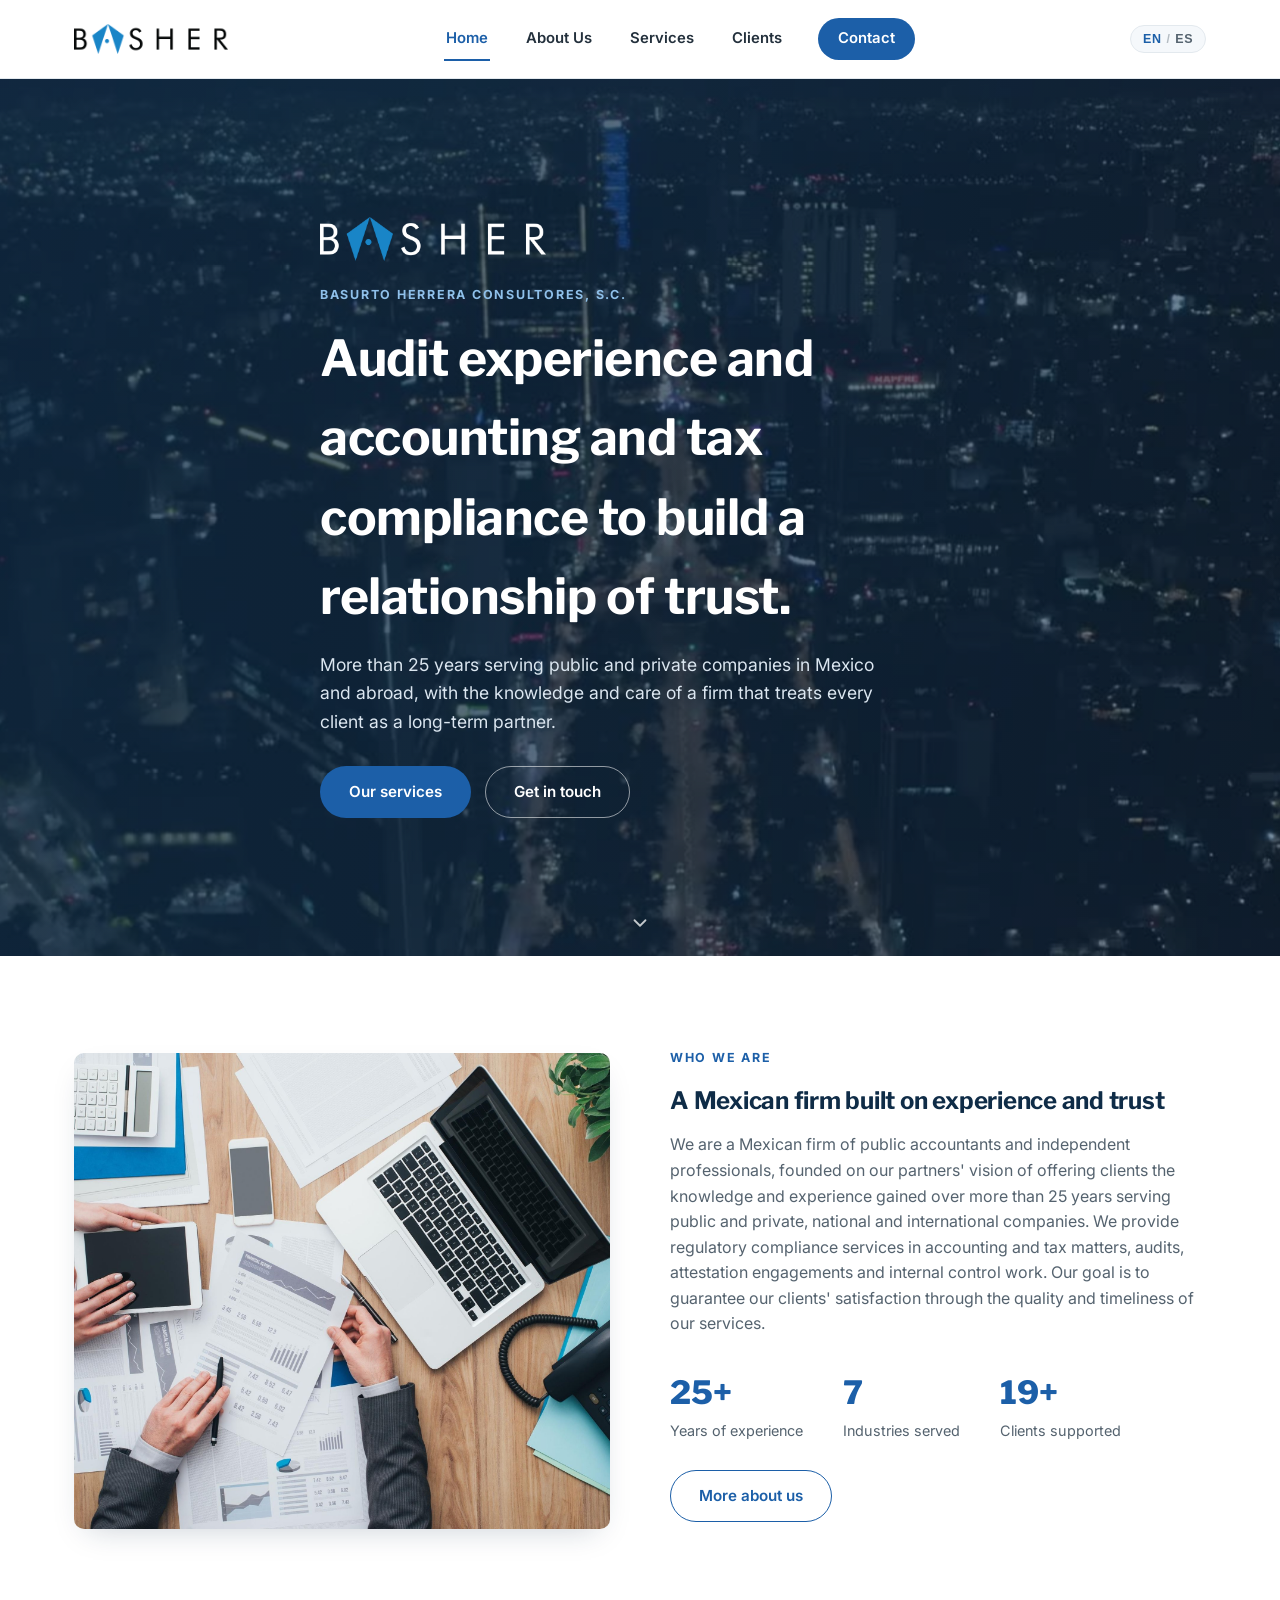
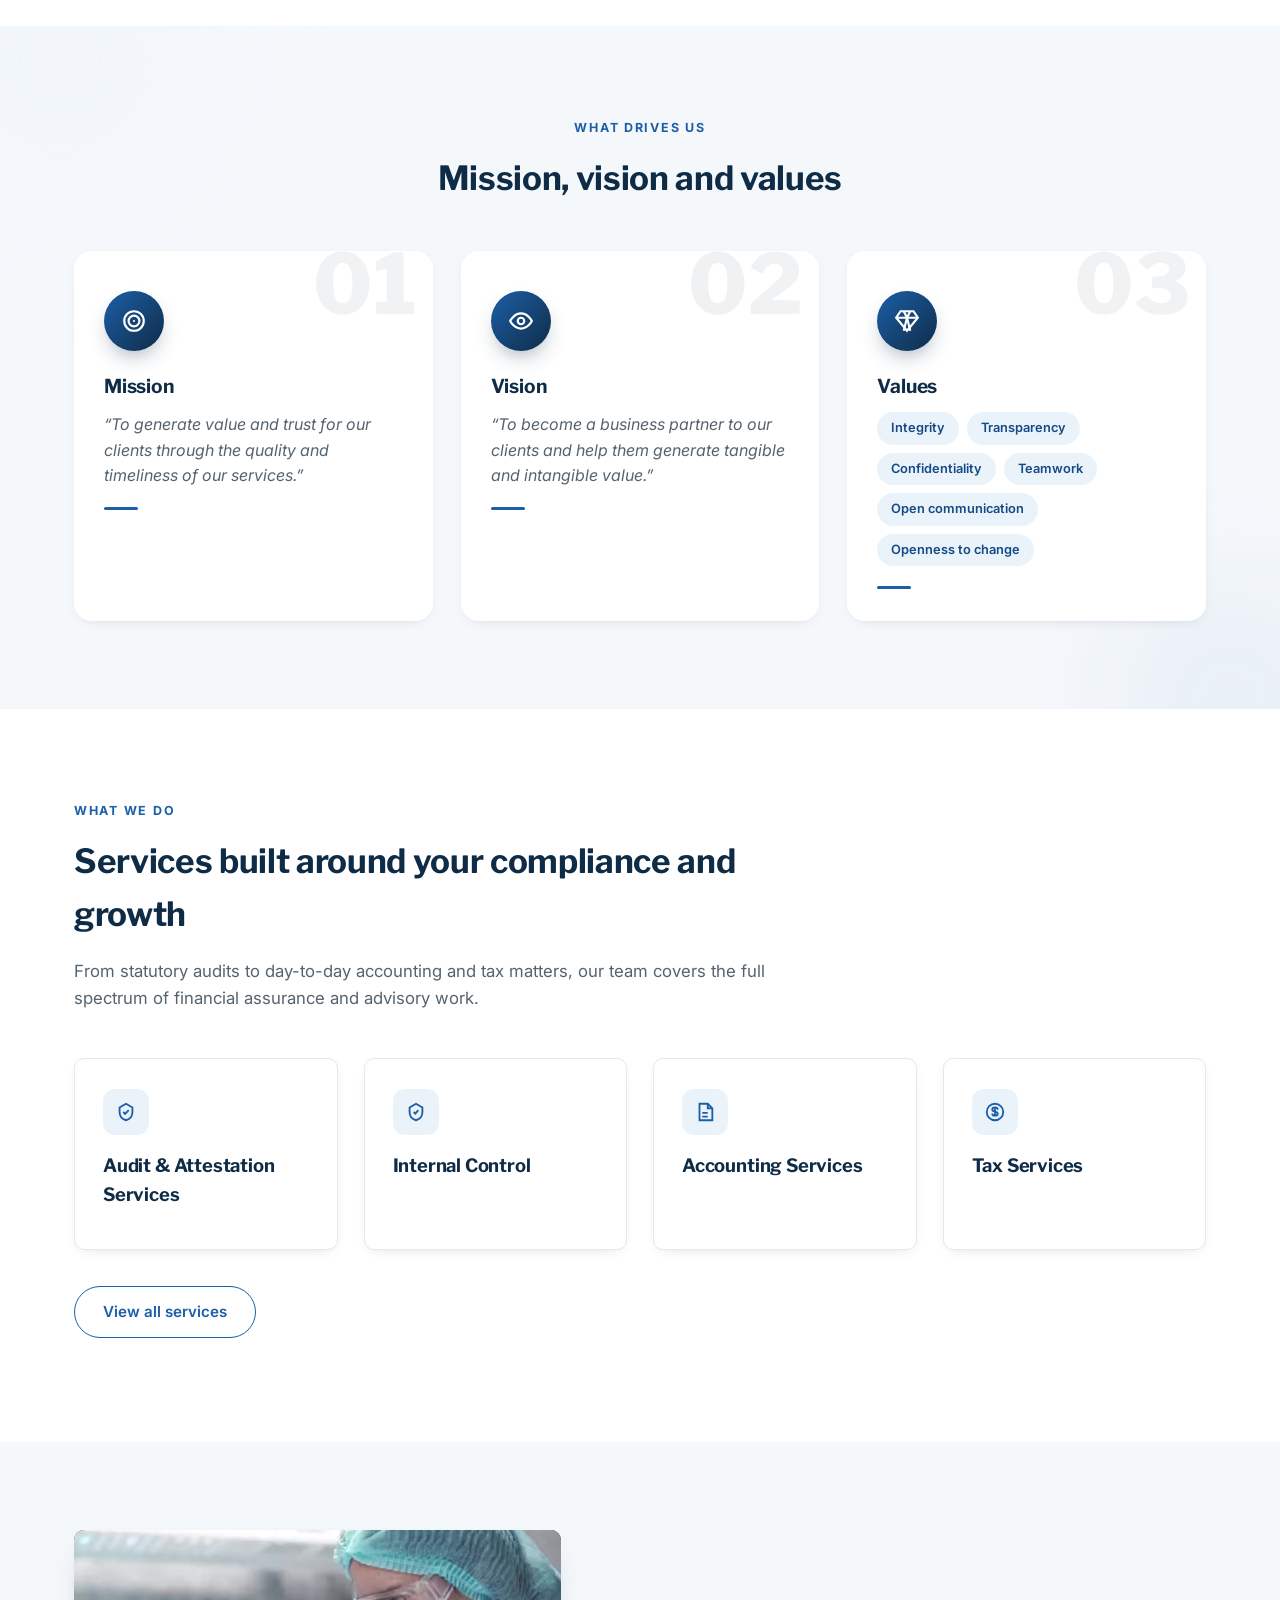
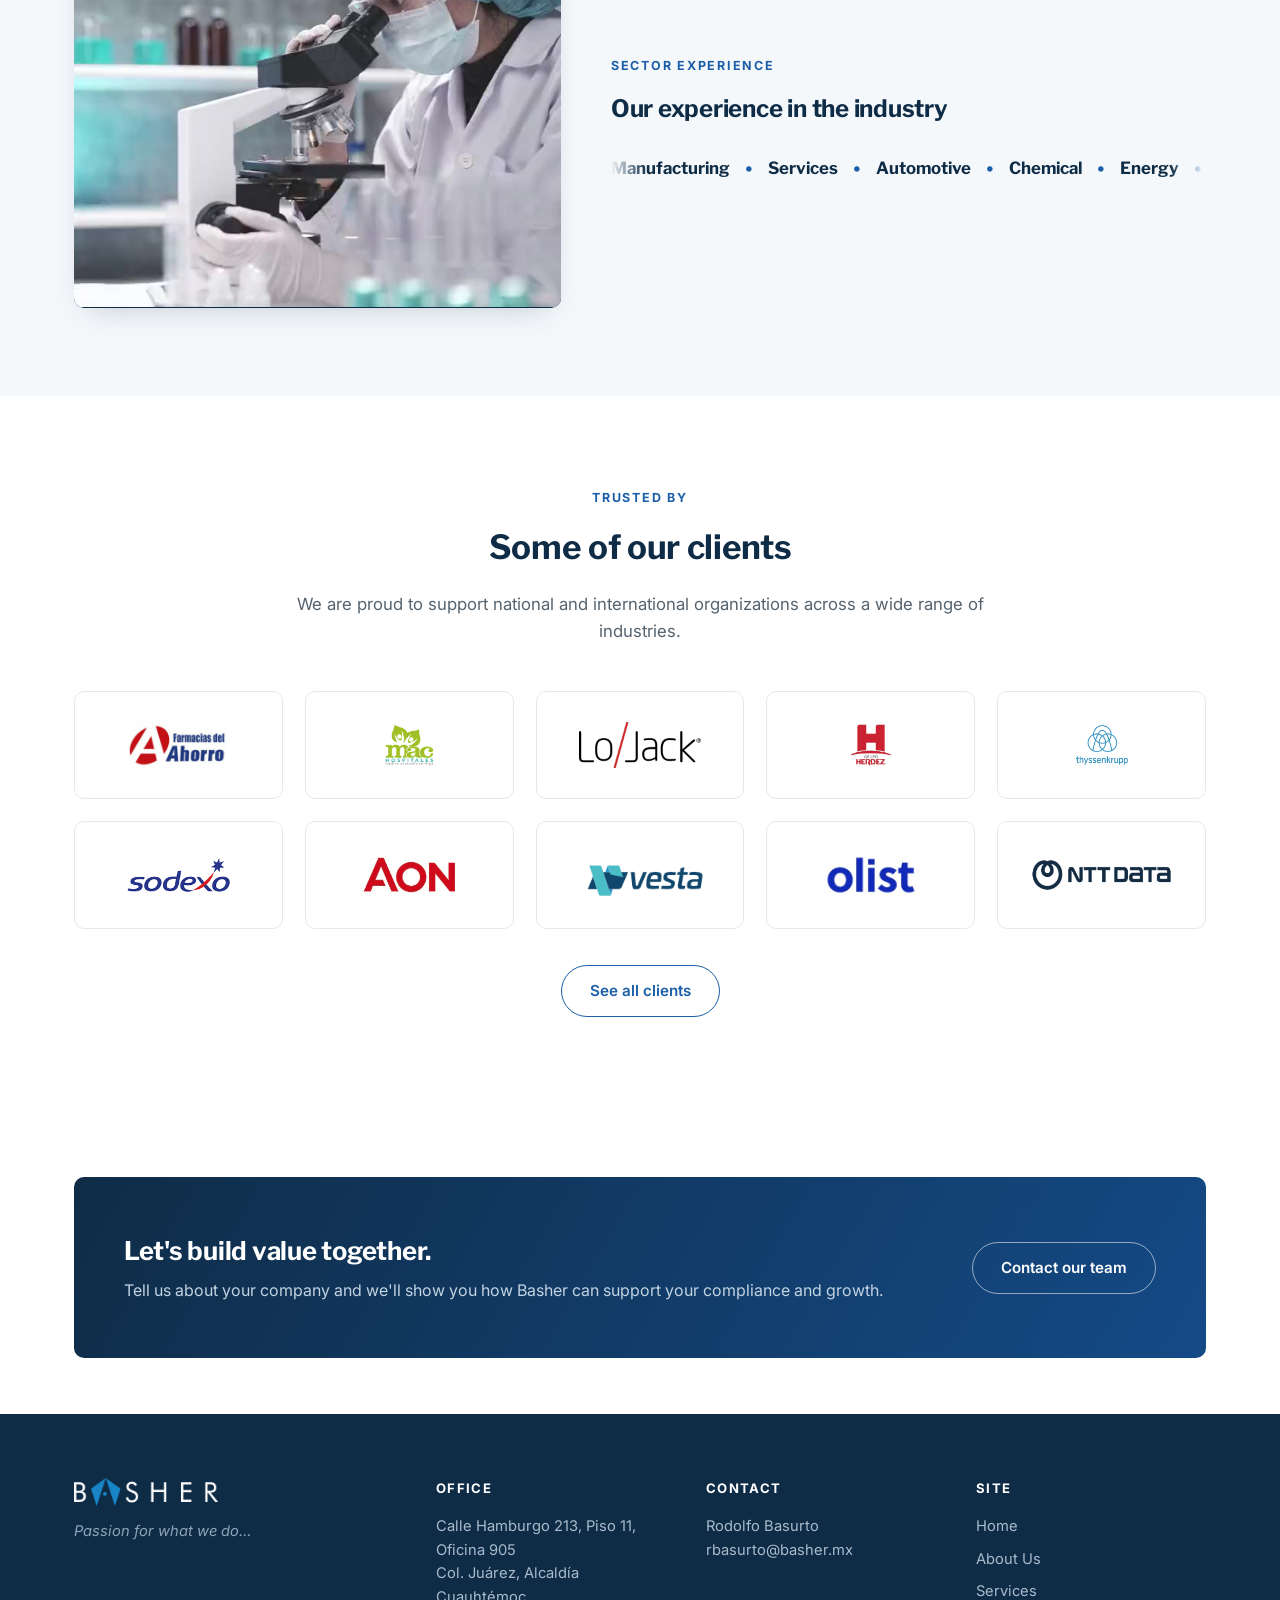
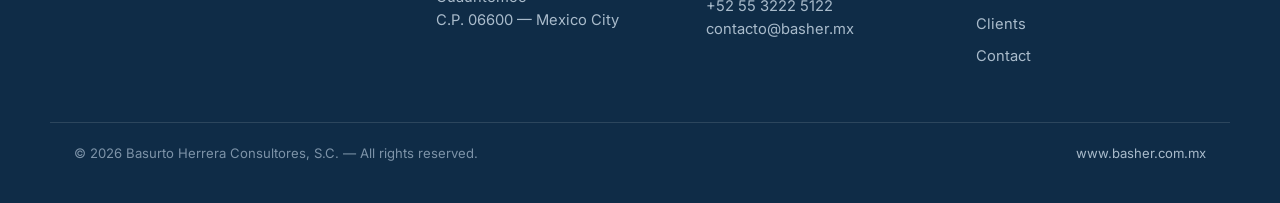
==== basher-website/index.html @ 0b68d68d "Add files via upload" ====
<!DOCTYPE html>
<html lang="en">
<head>
<meta charset="UTF-8">
<meta name="viewport" content="width=device-width, initial-scale=1.0">
<title>Basher — Basurto Herrera Consultores, S.C.</title>
<meta name="description" content="Basurto Herrera Consultores, S.C. — Mexican firm of public accountants offering audit, accounting, tax and internal control services.">
<link rel="icon" href="assets/logo-icon.png">
<link rel="preconnect" href="https://fonts.googleapis.com">
<link rel="preconnect" href="https://fonts.gstatic.com" crossorigin>
<link href="https://fonts.googleapis.com/css2?family=Inter:wght@400;500;600;700&family=Libre+Franklin:wght@600;700;800&display=swap" rel="stylesheet">
<link rel="stylesheet" href="styles.css">
</head>
<body>

<header class="site-header">
  <div class="container header-inner">
    <a href="index.html" class="brand"><img src="assets/logo-wordmark-small.png" class="brand-logo" alt="Basher"></a>
    <nav class="main-nav" id="mainNav">
      <a href="index.html" class="active" data-i18n="nav.home">Home</a>
      <a href="about.html" data-i18n="nav.about">About Us</a>
      <a href="services.html" data-i18n="nav.services">Services</a>
      <a href="clients.html" data-i18n="nav.clients">Clients</a>
      <a href="contact.html" class="nav-cta" data-i18n="nav.contact">Contact</a>
    </nav>
    <div class="header-actions">
      <button class="lang-toggle" id="langToggle" aria-label="Switch language">
        <span class="lang-en" data-active="true">EN</span><span class="lang-sep">/</span><span class="lang-es">ES</span>
      </button>
      <button class="hamburger" id="hamburger" aria-label="Open menu"><span></span><span></span><span></span></button>
    </div>
  </div>
</header>

<section class="hero">
  <video class="hero-video" autoplay muted loop playsinline preload="auto" poster="assets/hero-cdmx-poster.jpg">
    <source src="assets/hero-cdmx.mp4" type="video/mp4">
  </video>
  <div class="hero-scrim"></div>
  <div class="container hero-content">
    <img src="assets/logo-wordmark-large.png" alt="Basher" class="hero-logo">
    <div class="eyebrow" style="color:#8fc0ea;" data-i18n="hero.eyebrow">Basurto Herrera Consultores, S.C.</div>
    <h1 data-i18n="hero.title">Audit experience and accounting and tax compliance to build a relationship of trust.</h1>
    <p class="lede" data-i18n="hero.lede">More than 25 years serving public and private companies in Mexico and abroad.</p>
    <div class="hero-actions">
      <a href="services.html" class="btn btn-primary" data-i18n="hero.cta1">Our services</a>
      <a href="contact.html" class="btn btn-outline" data-i18n="hero.cta2">Get in touch</a>
    </div>
  </div>
  <div class="hero-scroll-cue" aria-hidden="true">
    <svg viewBox="0 0 24 24" fill="none" stroke="currentColor" stroke-width="2" stroke-linecap="round" stroke-linejoin="round"><path d="M6 9l6 6 6-6"/></svg>
  </div>
</section>

<section>
  <div class="container split">
    <div class="split-media reveal">
      <img src="assets/who-we-are.jpg" alt="Financial reporting and analysis at Basher">
    </div>
    <div class="reveal">
      <div class="eyebrow" data-i18n="home.aboutEyebrow">Who we are</div>
      <h2 data-i18n="home.aboutTitle">A Mexican firm built on experience and trust</h2>
      <p data-i18n="home.aboutBody" style="color:var(--ink-soft);">We are a Mexican firm of public accountants and independent professionals, founded on our partners' vision of offering clients the knowledge and experience gained over more than 25 years serving public and private, national and international companies. We provide regulatory compliance services in accounting and tax matters, audits, attestation engagements and internal control work. Our goal is to guarantee our clients' satisfaction through the quality and timeliness of our services.</p>
      <div class="stat-row">
        <div class="stat"><b data-i18n="who.stat1n">25+</b><span data-i18n="who.stat1s">Years of experience</span></div>
        <div class="stat"><b data-i18n="who.stat2n">7</b><span data-i18n="who.stat2s">Industries served</span></div>
        <div class="stat"><b data-i18n="who.stat3n">19+</b><span data-i18n="who.stat3s">Clients supported</span></div>
      </div>
      <p style="margin-top:26px;"><a href="about.html" class="btn btn-ghost" data-i18n="home.aboutCta">More about us</a></p>
    </div>
  </div>
</section>

<section class="pillars-section bg-fog">
  <div class="container">
    <div class="section-head center">
      <div class="eyebrow" data-i18n="home.pillarsEyebrow">What drives us</div>
      <h2 data-i18n="home.pillarsTitle">Mission, vision and values</h2>
    </div>
    <div class="pillar-grid">
      <div class="pillar-card reveal">
        <span class="pillar-num">01</span>
        <div class="pillar-icon"><svg viewBox="0 0 24 24" fill="none" stroke="currentColor" stroke-width="2"><circle cx="12" cy="12" r="9"/><circle cx="12" cy="12" r="5"/><circle cx="12" cy="12" r="1" fill="currentColor" stroke="none"/></svg></div>
        <h3 data-i18n="mission.title">Mission</h3>
        <p data-i18n="mission.body">"To generate value and trust for our clients through the quality and timeliness of our services."</p>
        <span class="pillar-bar"></span>
      </div>
      <div class="pillar-card reveal">
        <span class="pillar-num">02</span>
        <div class="pillar-icon"><svg viewBox="0 0 24 24" fill="none" stroke="currentColor" stroke-width="2"><path d="M2 12s3.5-7 10-7 10 7 10 7-3.5 7-10 7-10-7-10-7z"/><circle cx="12" cy="12" r="3"/></svg></div>
        <h3 data-i18n="vision.title">Vision</h3>
        <p data-i18n="vision.body">"To become a business partner to our clients and help them generate tangible and intangible value."</p>
        <span class="pillar-bar"></span>
      </div>
      <div class="pillar-card reveal">
        <span class="pillar-num">03</span>
        <div class="pillar-icon"><svg viewBox="0 0 24 24" fill="none" stroke="currentColor" stroke-width="2"><path d="M6 3h12l4 6-10 12L2 9z"/><path d="M2 9h20M9 3l3 6-3 12M15 3l-3 6 3 12"/></svg></div>
        <h3 data-i18n="values.title">Values</h3>
        <ul class="pillar-chips" data-i18n="values.items">
          <li>Integrity</li><li>Transparency</li><li>Confidentiality</li>
          <li>Teamwork</li><li>Open communication</li><li>Openness to change</li>
        </ul>
        <span class="pillar-bar"></span>
      </div>
    </div>
  </div>
</section>

<section>
  <div class="container">
    <div class="section-head">
      <div class="eyebrow" data-i18n="home.servicesEyebrow">What we do</div>
      <h2 data-i18n="home.servicesTitle">Services built around your compliance and growth</h2>
      <p data-i18n="home.servicesLede">From statutory audits to day-to-day accounting and tax matters, our team covers the full spectrum of financial assurance and advisory work.</p>
    </div>
    <div class="grid-4">
      <div class="card reveal">
        <div class="icon-badge"><svg viewBox="0 0 24 24" fill="none" stroke="currentColor" stroke-width="2"><path d="M9 12l2 2 4-4M12 3l7 4v5c0 5-3.5 8-7 9-3.5-1-7-4-7-9V7l7-4z"/></svg></div>
        <h3 data-i18n="svc.auditoriaTitle">Audit &amp; Attestation Services</h3>
      </div>
      <div class="card reveal">
        <div class="icon-badge"><svg viewBox="0 0 24 24" fill="none" stroke="currentColor" stroke-width="2"><path d="M12 3l7 4v5c0 5-3.5 8-7 9-3.5-1-7-4-7-9V7l7-4z"/><path d="M9.5 12l1.8 1.8L14.5 10"/></svg></div>
        <h3 data-i18n="svc.controlInternoTitle">Internal Control</h3>
      </div>
      <div class="card reveal">
        <div class="icon-badge"><svg viewBox="0 0 24 24" fill="none" stroke="currentColor" stroke-width="2"><path d="M6 3h9l5 5v13H6z"/><path d="M15 3v5h5M9 13h6M9 17h6"/></svg></div>
        <h3 data-i18n="svc.contablesTitle">Accounting Services</h3>
      </div>
      <div class="card reveal">
        <div class="icon-badge"><svg viewBox="0 0 24 24" fill="none" stroke="currentColor" stroke-width="2"><circle cx="12" cy="12" r="9"/><path d="M12 7v10M15 9.5c0-1.4-1.5-2.5-3-2.5s-3 .8-3 2.2 1.5 2 3 2.3 3 .9 3 2.3-1.5 2.2-3 2.2-3-1.1-3-2.5"/></svg></div>
        <h3 data-i18n="svc.fiscalesTitle">Tax Services</h3>
      </div>
    </div>
    <p style="margin-top:36px;"><a href="services.html" class="btn btn-ghost" data-i18n="home.servicesCta">View all services</a></p>
  </div>
</section>

<section class="bg-fog">
  <div class="container industry-wrap">
    <div class="industry-media reveal">
      <div class="industry-video">
        <video autoplay muted loop playsinline poster="assets/industries-poster.jpg" aria-label="Industries served by Basher">
          <source src="assets/industries-reel.mp4" type="video/mp4">
        </video>
      </div>
    </div>
    <div class="reveal">
      <div class="eyebrow" data-i18n="home.industriesEyebrow">Sector experience</div>
      <h2 data-i18n="home.industriesTitle">Our experience in the industry</h2>
      <div class="industry-ticker">
        <div class="ticker-track">
          <span class="ticker-item" data-i18n="industries.tags.0">Manufacturing</span>
          <span class="ticker-dot">•</span>
          <span class="ticker-item" data-i18n="industries.tags.1">Services</span>
          <span class="ticker-dot">•</span>
          <span class="ticker-item" data-i18n="industries.tags.2">Automotive</span>
          <span class="ticker-dot">•</span>
          <span class="ticker-item" data-i18n="industries.tags.3">Chemical</span>
          <span class="ticker-dot">•</span>
          <span class="ticker-item" data-i18n="industries.tags.4">Energy</span>
          <span class="ticker-dot">•</span>
          <span class="ticker-item" data-i18n="industries.tags.5">Pharmaceutical</span>
          <span class="ticker-dot">•</span>
          <span class="ticker-item" data-i18n="industries.tags.6">Financial</span>
          <span class="ticker-dot">•</span>
          <span class="ticker-item" data-i18n="industries.tags.0">Manufacturing</span>
          <span class="ticker-dot">•</span>
          <span class="ticker-item" data-i18n="industries.tags.1">Services</span>
          <span class="ticker-dot">•</span>
          <span class="ticker-item" data-i18n="industries.tags.2">Automotive</span>
          <span class="ticker-dot">•</span>
          <span class="ticker-item" data-i18n="industries.tags.3">Chemical</span>
          <span class="ticker-dot">•</span>
          <span class="ticker-item" data-i18n="industries.tags.4">Energy</span>
          <span class="ticker-dot">•</span>
          <span class="ticker-item" data-i18n="industries.tags.5">Pharmaceutical</span>
          <span class="ticker-dot">•</span>
          <span class="ticker-item" data-i18n="industries.tags.6">Financial</span>
          <span class="ticker-dot">•</span>
        </div>
      </div>
    </div>
  </div>
</section>

<section>
  <div class="container">
    <div class="section-head center">
      <div class="eyebrow" data-i18n="home.clientsEyebrow">Trusted by</div>
      <h2 data-i18n="home.clientsTitle">Some of our clients</h2>
      <p class="center" data-i18n="home.clientsLede">We are proud to support national and international organizations across a wide range of industries.</p>
    </div>
    <div class="client-grid reveal">
      <div class="client-tile"><img src="assets/client-farmacias.png" alt="Farmacias del Ahorro"></div>
      <div class="client-tile"><img src="assets/client-mac.png" alt="mac Hospitales"></div>
      <div class="client-tile"><img src="assets/client-lojack.png" alt="LoJack"></div>
      <div class="client-tile"><img src="assets/client-herdez.png" alt="Grupo Herdez"></div>
      <div class="client-tile"><img src="assets/client-thyssenkrupp.png" alt="thyssenkrupp"></div>
      <div class="client-tile"><img src="assets/client-sodexo.png" alt="Sodexo"></div>
      <div class="client-tile"><img src="assets/client-aon.png" alt="AON"></div>
      <div class="client-tile"><img src="assets/client-vesta.png" alt="Vesta"></div>
      <div class="client-tile"><img src="assets/client-olist.png" alt="olist"></div>
      <div class="client-tile"><img src="assets/client-nttdata.png" alt="NTT DATA"></div>
    </div>
    <p style="margin-top:36px; text-align:center;"><a href="clients.html" class="btn btn-ghost" data-i18n="home.clientsCta">See all clients</a></p>
  </div>
</section>

<section class="section-tight">
  <div class="container">
    <div class="cta-band reveal">
      <div>
        <h2 data-i18n="home.ctaTitle">Let's build value together.</h2>
        <p data-i18n="home.ctaBody">Tell us about your company and we'll show you how Basher can support your compliance and growth.</p>
      </div>
      <a href="contact.html" class="btn btn-outline" data-i18n="home.ctaButton">Contact our team</a>
    </div>
  </div>
</section>

<footer class="site-footer">
  <div class="container footer-inner">
    <div class="footer-brand">
      <img src="assets/logo-wordmark-large.png" alt="Basher">
      <p data-i18n="footer.tagline">Passion for what we do…</p>
    </div>
    <div class="footer-col">
      <h4 data-i18n="footer.office">Office</h4>
      <p data-i18n="footer.addressLine">Calle Hamburgo 213, Piso 11, Oficina 905<br>Col. Juárez, Alcaldía Cuauhtémoc<br>C.P. 06600 — Mexico City</p>
    </div>
    <div class="footer-col">
      <h4 data-i18n="footer.contact">Contact</h4>
      <p data-i18n="footer.contactBlock">Rodolfo Basurto</p>
    </div>
    <div class="footer-col">
      <h4 data-i18n="footer.site">Site</h4>
      <nav class="footer-nav">
        <a href="index.html" data-i18n="nav.home">Home</a>
        <a href="about.html" data-i18n="nav.about">About Us</a>
        <a href="services.html" data-i18n="nav.services">Services</a>
        <a href="clients.html" data-i18n="nav.clients">Clients</a>
        <a href="contact.html" data-i18n="nav.contact">Contact</a>
      </nav>
    </div>
  </div>
  <div class="footer-bottom container">
    <p>© <span id="year"></span> Basurto Herrera Consultores, S.C. — <span data-i18n="footer.rights">All rights reserved.</span></p>
    <p><a href="https://www.basher.com.mx" target="_blank" rel="noopener">www.basher.com.mx</a></p>
  </div>
</footer>

<script src="script.js"></script>
</body>
</html>
---- basher-website/styles.css ----
/* ============================================================
   BASHER — Basurto Herrera Consultores, S.C.
   Shared stylesheet
   ============================================================ */

:root{
  --navy: #0f2c47;
  --blue: #1c5fa8;
  --blue-dark: #144a86;
  --blue-light: #eaf2fa;
  --steel: #8a9aab;
  --steel-light: #b9c4cf;
  --ink: #23303c;
  --ink-soft: #55636f;
  --paper: #ffffff;
  --fog: #f5f8fb;
  --line: #e3e9ee;
  --radius: 10px;
  --shadow: 0 12px 30px -14px rgba(15,44,71,.25);
  --shadow-sm: 0 4px 14px -8px rgba(15,44,71,.25);
  --maxw: 1180px;
  --heading-font: "Libre Franklin", "Inter", -apple-system, BlinkMacSystemFont, "Segoe UI", Roboto, Arial, sans-serif;
}

*,*::before,*::after{ box-sizing: border-box; }
html{ scroll-behavior: smooth; }
html, body{ overflow-x: hidden; width: 100%; }
body{
  margin:0;
  font-family: "Inter", -apple-system, BlinkMacSystemFont, "Segoe UI", Roboto, Arial, sans-serif;
  color: var(--ink);
  background: var(--paper);
  line-height: 1.6;
  -webkit-font-smoothing: antialiased;
}
img{ max-width:100%; display:block; }
a{ color: inherit; text-decoration:none; }
h1,h2,h3,h4{
  font-family: var(--heading-font);
  font-weight: 700;
  letter-spacing: -.01em;
  color: var(--navy);
  margin: 0 0 .5em;
}
p{ margin: 0 0 1em; }
ul{ margin:0; padding:0; list-style:none; }
.container{ max-width: var(--maxw); margin: 0 auto; padding: 0 24px; }
.small-caps{ font-variant: small-caps; letter-spacing: .04em; }

section{ padding: 88px 0; }
.section-tight{ padding: 56px 0; }
.eyebrow{
  display:inline-block;
  font-size: .78rem;
  font-weight: 700;
  letter-spacing: .14em;
  text-transform: uppercase;
  color: var(--blue);
  margin-bottom: 14px;
}
.section-head{ max-width: 720px; margin-bottom: 46px; }
.section-head h2{ font-size: clamp(1.7rem, 2.6vw, 2.35rem); }
.section-head p{ color: var(--ink-soft); font-size: 1.05rem; }
.center{ text-align:center; margin-left:auto; margin-right:auto; }

.bg-fog{ background: var(--fog); }
.bg-navy{ background: var(--navy); color: #dbe6f0; }
.bg-navy h1, .bg-navy h2, .bg-navy h3{ color:#fff; }

/* -------- buttons -------- */
.btn{
  display:inline-flex; align-items:center; gap:8px;
  padding: 13px 28px;
  border-radius: 999px;
  font-weight: 600;
  font-size: .95rem;
  border: 1.5px solid transparent;
  cursor:pointer;
  transition: all .2s ease;
}
.btn-primary{ background: var(--blue); color:#fff; }
.btn-primary:hover{ background: var(--blue-dark); transform: translateY(-1px); box-shadow: var(--shadow-sm); }
.btn-outline{ border-color: rgba(255,255,255,.55); color:#fff; }
.btn-outline:hover{ background: rgba(255,255,255,.12); }
.btn-ghost{ border-color: var(--blue); color: var(--blue); }
.btn-ghost:hover{ background: var(--blue-light); }

/* ============================================================
   HEADER
   ============================================================ */
.site-header{
  position: sticky; top:0; z-index: 100;
  background: rgba(255,255,255,.94);
  backdrop-filter: blur(8px);
  border-bottom: 1px solid var(--line);
}
.header-inner{
  display:flex; align-items:center; justify-content:space-between;
  height: 78px;
}
.brand{ display:flex; align-items:center; }
.brand-logo{ height: 30px; width:auto; }
.main-nav{
  display:flex; align-items:center; gap: 34px;
}
.main-nav a{
  font-size: .93rem; font-weight: 600; color: var(--ink);
  padding: 6px 2px; position:relative;
}
.main-nav a::after{
  content:""; position:absolute; left:0; right:0; bottom:-4px; height:2px;
  background: var(--blue); transform: scaleX(0); transform-origin:left;
  transition: transform .2s ease;
}
.main-nav a:hover::after, .main-nav a.active::after{ transform: scaleX(1); }
.main-nav a.active{ color: var(--blue); }
.main-nav a.nav-cta{
  background: var(--blue); color:#fff; padding: 9px 20px; border-radius: 999px;
}
.main-nav a.nav-cta::after{ display:none; }
.main-nav a.nav-cta:hover{ background: var(--blue-dark); }

.header-actions{ display:flex; align-items:center; gap: 16px; }
.lang-toggle{
  display:flex; align-items:center; gap:5px;
  background: var(--fog); border: 1px solid var(--line);
  border-radius: 999px; padding: 6px 12px;
  font-size: .78rem; font-weight: 700; letter-spacing: .04em;
  cursor:pointer; color: var(--ink-soft);
}
.lang-toggle .lang-sep{ opacity:.4; }
.lang-toggle span[data-active="true"]{ color: var(--blue); }
.hamburger{
  display:none; flex-direction:column; justify-content:center; gap:5px;
  width:34px; height:34px; background:none; border:none; cursor:pointer;
}
.hamburger span{ display:block; height:2px; background: var(--navy); border-radius:2px; }

/* ============================================================
   HERO
   ============================================================ */
.hero{
  position: relative;
  min-height: clamp(460px, 58vh, 620px);
  display:flex; align-items:center;
  background: var(--navy);
  overflow:hidden;
}
.hero-bg{
  position:absolute; inset:0;
  background-size: cover; background-position: center;
  opacity: .85;
}
.hero-video{
  position:absolute; inset:0;
  width:100%; height:100%;
  object-fit: cover; object-position: center;
  opacity: .85;
  transform: scale(1.12);
  transform-origin: center;
  will-change: transform;
}

@media (prefers-reduced-motion: reduce){
  .hero-video{ transform:none; }
}
.hero-scrim{
  position:absolute; inset:0;
  background: linear-gradient(100deg, rgba(15,44,71,.72) 0%, rgba(15,44,71,.62) 55%, rgba(15,44,71,.42) 100%);
}
.hero-content{ position:relative; z-index:2; padding: 50px 0; }
.hero-logo{ height: 44px; width:auto; margin-bottom: 20px; }
.hero h1{
  color:#fff; font-size: clamp(1.9rem, 4vw, 3.1rem);
  max-width: 640px; margin-bottom: .3em;
}
.hero .lede{
  color: #dbe6f0; font-size: 1.1rem; max-width: 560px; margin-bottom: 30px;
}
.hero-actions{ display:flex; gap:14px; flex-wrap:wrap; }

.page-hero{
  position:relative;
  padding: 150px 0 70px;
  background: var(--navy);
  overflow:hidden;
}
.page-hero::after{
  content:"";
  position:absolute; right:-60px; top:-80px;
  width: 340px; height:340px;
  background: var(--blue);
  clip-path: polygon(30% 0, 100% 0, 100% 65%, 65% 100%, 0 55%);
  opacity:.35;
}
.page-hero .eyebrow{ color:#8fc0ea; }
.page-hero h1{ color:#fff; font-size: clamp(1.8rem, 3.4vw, 2.6rem); max-width:640px; }
.page-hero p{ color:#c2d3e2; max-width:560px; font-size:1.05rem; }

/* diagonal corner flag used throughout, echoing the deck's blue folded triangle */
.corner-flag{
  position:absolute; top:0; right:0; width:150px; height:150px; overflow:hidden; pointer-events:none;
}
.corner-flag::before{
  content:""; position:absolute; top:-40px; right:-40px; width:160px; height:160px;
  background: var(--blue); transform: rotate(45deg);
  box-shadow: -6px 6px 16px rgba(15,44,71,.25);
}

/* ============================================================
   PILLARS — mission / vision / values
   ============================================================ */
.pillars-section{ position:relative; overflow:hidden; }
.pillars-section::before,
.pillars-section::after{
  content:""; position:absolute; border-radius:50%; filter: blur(60px);
  opacity:.4; pointer-events:none; z-index:0;
}
.pillars-section::before{
  width:420px; height:420px; top:-170px; left:-150px;
  background: radial-gradient(circle, var(--blue-light) 0%, transparent 70%);
}
.pillars-section::after{
  width:360px; height:360px; bottom:-170px; right:-130px;
  background: radial-gradient(circle, rgba(28,95,168,.22) 0%, transparent 70%);
}
.pillars-section .container{ position:relative; z-index:1; }

.pillar-grid{
  display:grid; grid-template-columns: repeat(3,1fr); gap: 28px;
  margin-top: 10px;
}
.pillar-card{
  position:relative; overflow:hidden; text-align:left;
  background:#fff; border-radius: 18px; padding: 40px 30px 32px;
  box-shadow: var(--shadow-sm);
  transition: transform .45s cubic-bezier(.2,.8,.2,1), box-shadow .4s ease;
}
.pillar-card:hover{
  transform: translateY(-8px);
  box-shadow: 0 26px 50px -18px rgba(15,44,71,.32);
}
.pillar-card:focus-within{ outline: 2px solid var(--blue); outline-offset: 4px; }

.pillar-num{
  position:absolute; top:-8px; right:16px;
  font-family: var(--heading-font); font-size: 5.2rem; font-weight:800;
  color: var(--navy); opacity:.06; line-height:1; pointer-events:none;
  transition: opacity .4s ease, transform .4s ease;
}
.pillar-card:hover .pillar-num{ opacity:.1; transform: scale(1.06); }

.pillar-icon{
  width:60px; height:60px; border-radius: 50%;
  background: linear-gradient(135deg, var(--blue), var(--navy));
  color:#fff; display:flex; align-items:center; justify-content:center;
  margin-bottom: 20px; box-shadow: 0 10px 22px -8px rgba(15,44,71,.45);
  transition: transform .45s cubic-bezier(.2,.8,.2,1);
}
.pillar-icon svg{ width:26px; height:26px; }
.pillar-card:hover .pillar-icon{ transform: scale(1.1) rotate(-8deg); }

.pillar-card h3{ font-size: 1.2rem; margin-bottom: 10px; }
.pillar-card p{ color: var(--ink-soft); font-style: italic; margin-bottom: 18px; }

.pillar-bar{
  display:block; width: 34px; height: 3px; border-radius:2px;
  background: var(--blue);
  transition: width .45s cubic-bezier(.2,.8,.2,1);
}
.pillar-card:hover .pillar-bar{ width: 70px; }

.pillar-chips{ display:flex; flex-wrap:wrap; gap:8px; margin-bottom: 20px; }
.pillar-chips li{
  background: var(--blue-light); color: var(--blue-dark);
  font-weight:600; font-size:.8rem; padding: 6px 14px; border-radius:999px;
  transition: background .3s ease, color .3s ease;
}
.pillar-card:hover .pillar-chips li{ background: var(--blue); color:#fff; }

/* Scroll-reveal: fade + rise into view, staggered by column, as the
   section enters the viewport (see initScrollReveal in script.js). */
.reveal{
  opacity:0; transform: translateY(30px);
  transition: opacity .7s ease, transform .7s cubic-bezier(.2,.8,.2,1);
}
.reveal.in-view{ opacity:1; transform:translateY(0); }
.pillar-grid .reveal:nth-child(1){ transition-delay: 0s; }
.pillar-grid .reveal:nth-child(2){ transition-delay: .12s; }
.pillar-grid .reveal:nth-child(3){ transition-delay: .24s; }

/* Stagger by column position across every grid/split layout that uses .reveal */
.grid-3 .reveal:nth-child(3n+1){ transition-delay: 0s; }
.grid-3 .reveal:nth-child(3n+2){ transition-delay: .1s; }
.grid-3 .reveal:nth-child(3n+3){ transition-delay: .2s; }

.grid-4 .reveal:nth-child(4n+1){ transition-delay: 0s; }
.grid-4 .reveal:nth-child(4n+2){ transition-delay: .08s; }
.grid-4 .reveal:nth-child(4n+3){ transition-delay: .16s; }
.grid-4 .reveal:nth-child(4n+4){ transition-delay: .24s; }

.office-list .reveal:nth-child(1){ transition-delay: 0s; }
.office-list .reveal:nth-child(2){ transition-delay: .08s; }
.office-list .reveal:nth-child(3){ transition-delay: .16s; }
.office-list .reveal:nth-child(4){ transition-delay: .24s; }

.split .reveal:nth-child(2), .industry-wrap .reveal:nth-child(2), .contact-wrap .reveal:nth-child(2){
  transition-delay: .15s;
}

@media (prefers-reduced-motion: reduce){
  .reveal{ opacity:1 !important; transform:none !important; transition:none !important; }
  .pillar-card, .pillar-icon, .pillar-num, .pillar-bar, .pillar-chips li{ transition:none !important; }
}

/* ------------------------------------------------------------
   Hero scroll-down indicator: a subtle bouncing chevron inviting
   visitors to keep scrolling past the banner.
   ------------------------------------------------------------ */
.hero-scroll-cue{
  position:absolute; left:50%; bottom: 22px; z-index:2;
  transform: translateX(-50%);
  display:flex; flex-direction:column; align-items:center; gap:4px;
  color: rgba(255,255,255,.75);
  animation: hero-cue-bounce 2.2s ease-in-out infinite;
  pointer-events:none;
}
.hero-scroll-cue svg{ width:22px; height:22px; display:block; }

@keyframes hero-cue-bounce{
  0%, 100%{ transform: translateX(-50%) translateY(0); opacity:.55; }
  50%{ transform: translateX(-50%) translateY(8px); opacity:1; }
}

@media (prefers-reduced-motion: reduce){
  .hero-scroll-cue{ animation: none; opacity:.7; }
}

@media (max-width: 640px){
  .hero-scroll-cue{ bottom: 14px; }
}

/* ============================================================
   CARDS / GRIDS
   ============================================================ */
.grid-2{ display:grid; grid-template-columns: 1fr 1fr; gap: 46px; }
.grid-3{ display:grid; grid-template-columns: repeat(3,1fr); gap: 30px; }
.grid-4{ display:grid; grid-template-columns: repeat(4,1fr); gap: 26px; }

.card{
  background:#fff; border:1px solid var(--line); border-radius: var(--radius);
  padding: 30px 28px; box-shadow: var(--shadow-sm);
}
.card h3{ font-size: 1.15rem; }
.icon-badge{
  width:46px; height:46px; border-radius: 12px;
  background: var(--blue-light); color: var(--blue);
  display:flex; align-items:center; justify-content:center;
  margin-bottom: 16px;
}
.icon-badge svg{ width:22px; height:22px; }

.check-list li{
  position:relative; padding-left: 24px; margin-bottom: 10px;
  color: var(--ink-soft); font-size: .96rem;
}
.check-list li::before{
  content:""; position:absolute; left:0; top:.55em; width:9px; height:9px;
  background: var(--blue);
  clip-path: polygon(25% 0%, 75% 0%, 100% 50%, 75% 100%, 25% 100%, 0% 50%);
}

.value-list{ display:grid; grid-template-columns: 1fr 1fr; gap: 10px 26px; }
.value-list li{
  font-style: italic; color: var(--ink-soft); font-size: 1.02rem;
  padding-left: 20px; position:relative;
}
.value-list li::before{
  content:"—"; position:absolute; left:0; color: var(--blue);
}

/* ============================================================
   ABOUT / SPLIT SECTIONS
   ============================================================ */
.split{ display:grid; grid-template-columns: 1fr 1fr; gap: 60px; align-items:center; }
.split img{ border-radius: var(--radius); box-shadow: var(--shadow); }
.split.reverse .split-media{ order:2; }

.stat-row{ display:flex; gap: 40px; margin-top: 30px; flex-wrap:wrap; }
.stat b{ display:block; font-family: var(--heading-font); font-weight:800; font-size: 2rem; color: var(--blue); }
.stat span{ color: var(--ink-soft); font-size: .9rem; }

/* Industries */
.industry-wrap{
  display:grid; grid-template-columns: .9fr 1.1fr; gap: 50px; align-items:center;
}
.industry-wrap > div{ min-width: 0; }
.industry-media{ position:relative; min-width: 0; }
.industry-media img{ border-radius: var(--radius); box-shadow: var(--shadow); }
.industry-tags{ display:flex; flex-wrap:wrap; gap:10px; margin-top: 20px; }

/* Industry video reel — replaces the icon carousel */
.industry-video{
  position:relative; overflow:hidden; border-radius: var(--radius); box-shadow: var(--shadow);
  aspect-ratio: 4 / 3.1; background: var(--navy); width:100%; min-width:0;
}
.industry-video video{
  width:100%; height:100%; object-fit:cover; display:block;
}

/* Industry name ticker — scrolling marquee of sector names */
.industry-ticker{
  overflow:hidden; margin-top: 22px; padding: 4px 0;
  width: 100%; min-width: 0;
  -webkit-mask-image: linear-gradient(90deg, transparent, #000 6%, #000 94%, transparent);
  mask-image: linear-gradient(90deg, transparent, #000 6%, #000 94%, transparent);
}
.ticker-track{
  display:flex; align-items:center; gap: 14px; width: max-content;
  animation: ticker-scroll 20s linear infinite;
}
.industry-ticker:hover .ticker-track{ animation-play-state: paused; }
.ticker-item{
  font-family: var(--heading-font); font-weight:700; font-size:1.05rem;
  color: var(--navy); white-space:nowrap;
}
.ticker-dot{ color: var(--blue); font-size:1.1rem; line-height:1; }

@keyframes ticker-scroll{
  from{ transform: translateX(0); }
  to{ transform: translateX(-50%); }
}

@media (prefers-reduced-motion: reduce){
  .ticker-track{ animation: none; }
}
.tag{
  background: var(--blue-light); color: var(--blue-dark);
  font-weight:600; font-size:.85rem;
  padding: 8px 16px; border-radius:999px;
}

/* Partner */
.partner-wrap{ display:grid; grid-template-columns: 300px 1fr; gap: 54px; align-items:start; }
.partner-photo{
  border-radius: var(--radius); box-shadow: var(--shadow); width:100%;
}
.partner-name{ font-size: 1.5rem; margin-bottom:4px; }
.partner-title{ color: var(--blue); font-weight:600; margin-bottom: 26px; display:block; }
.partner-cols{ display:grid; grid-template-columns: 1fr 1fr; gap: 40px; }
.partner-cols h4{
  font-family: inherit; font-size: .82rem; font-weight:700; letter-spacing:.1em;
  text-transform:uppercase; color: var(--navy);
  border-bottom: 2px solid var(--blue); padding-bottom: 8px; margin-bottom: 14px;
}
.partner-cols .check-list li{ font-size:.92rem; }

/* ------------------------------------------------------------
   Partner profile — a single partner's photo + bio, laid out with
   .partner-wrap (photo column + details column).
   ------------------------------------------------------------ */
.partner-panel-photo img{
  width:100%; height:auto; display:block;
  filter: drop-shadow(0 10px 18px rgba(10,30,60,.18));
}

@media (max-width: 760px){
  .partner-panel-photo{ max-width: 180px; }
}

/* Presence / offices */
.office-list{ display:flex; flex-direction:column; gap: 14px; }
.office-item{
  display:flex; align-items:center; gap: 16px;
  background:#fff; border:1px solid var(--line); border-radius: var(--radius);
  padding: 16px 22px; font-weight:600; color: var(--navy);
}
.office-item .icon-badge{ margin-bottom:0; }

/* Strategic partner network */
.network-map-card{
  background:#fff; border:1px solid var(--line); border-radius: var(--radius);
  box-shadow: var(--shadow);
  padding: 28px 28px 22px;
  margin-bottom: 28px;
}
.network-map-wrap{ width:100%; max-width: 760px; margin: 0 auto; }
.network-map-svg{ width:100%; height:auto; display:block; }
.country{ fill:#dbe3ea; stroke:#fff; stroke-width:0.6; }
.country.is-hq, .country.is-partner{
  cursor:pointer; outline:none;
  transition: fill .15s ease;
}
.country.is-hq{ fill: var(--navy); }
.country.is-partner{ fill: var(--blue); }
.country.is-hq:hover, .country.is-hq:focus-visible{ fill:#1c435f; }
.country.is-partner:hover, .country.is-partner:focus-visible{ fill: var(--blue-dark); }
.map-callout{ opacity:0; transition: opacity .15s ease; pointer-events:none; }
.map-callout.is-visible{ opacity:1; }
.map-callout-line{ stroke: var(--navy); stroke-width:1.5; }
.map-callout-dot{ fill: var(--navy); }
.map-callout-bg{ fill:#fff; stroke:var(--line); stroke-width:1; }
.map-callout-text{ font-size:22px; font-weight:700; fill:var(--navy); font-family: var(--heading-font); }
.network-map-hint{
  text-align:center; font-size:.85rem; color: var(--ink-soft);
  margin: 14px 0 0;
}
.network-map-legend{
  display:flex; justify-content:center; flex-wrap:wrap; gap: 12px 28px;
  margin-top: 14px; padding-top: 18px; border-top: 1px solid var(--line);
}
.legend-item{ display:flex; align-items:center; gap: 9px; font-size:.9rem; font-weight:600; color: var(--navy); }
.legend-dot{ width:12px; height:12px; border-radius:50%; flex:none; }
.legend-dot--hq{ background: var(--navy); }
.legend-dot--partner{ background: var(--blue); }

/* Services */
.service-block{
  border-top: 3px solid var(--blue);
  background:#fff; border-radius: var(--radius);
  padding: 34px 30px; box-shadow: var(--shadow-sm);
  height:100%;
}
.service-block h3{ font-size:1.2rem; }

.services-nav{
  position: sticky; top: 78px; z-index: 40;
  background:#fff; border-bottom:1px solid var(--line);
  box-shadow: 0 2px 10px rgba(15,30,50,.04);
}
.services-nav-inner{
  display:flex; gap: 6px; overflow-x:auto; padding: 12px 24px;
  scrollbar-width: thin;
}
.services-nav-inner a{
  flex: 0 0 auto;
  font-size: .86rem; font-weight:600; color: var(--ink-soft);
  padding: 9px 16px; border-radius: 999px; white-space:nowrap;
  transition: background .15s ease, color .15s ease;
}
.services-nav-inner a:hover{ background: var(--blue-light); color: var(--blue); }

.services-list{
  background:#fff; border:1px solid var(--line); border-radius: var(--radius);
  box-shadow: var(--shadow); overflow:hidden;
}
.service-detail{ border-bottom: 1px solid var(--line); }
.service-detail:last-child{ border-bottom:none; }

.service-detail-head{ margin:0; }
.service-detail-toggle{
  display:flex; align-items:center; gap: 18px; width:100%;
  background: transparent; border:none; padding: 24px 32px; margin:0;
  font: inherit; text-align:left; cursor:pointer; color:inherit;
  -webkit-tap-highlight-color: transparent;
  transition: background .2s ease;
}
.service-detail-toggle:hover,
.service-detail-toggle[aria-expanded="true"]{
  background: var(--blue-light);
}
.service-detail-toggle .icon-badge{
  margin-bottom:0; flex-shrink:0;
  transition: transform .25s ease, box-shadow .25s ease;
}
.service-detail-toggle:hover .icon-badge,
.service-detail-toggle[aria-expanded="true"] .icon-badge{
  transform: scale(1.06);
  box-shadow: 0 0 0 5px rgba(28,95,168,.12);
}
.service-detail-title{
  font-family: var(--heading-font); font-weight:700; letter-spacing:-.01em;
  color: var(--navy); font-size: clamp(1.05rem, 1.5vw, 1.25rem);
  transition: color .2s ease;
}
.service-detail-toggle:hover .service-detail-title,
.service-detail-toggle[aria-expanded="true"] .service-detail-title{
  color: var(--blue-dark);
}
.service-detail-toggle:focus-visible{
  outline: 2px solid var(--blue); outline-offset: -2px;
}
.service-detail-chevron-wrap{
  margin-left:auto; flex-shrink:0; width:36px; height:36px; border-radius:50%;
  display:flex; align-items:center; justify-content:center;
  background: transparent; transition: background .2s ease;
}
.service-detail-toggle:hover .service-detail-chevron-wrap,
.service-detail-toggle[aria-expanded="true"] .service-detail-chevron-wrap{
  background:#fff;
}
.service-detail-chevron{
  width:18px; height:18px; color: var(--ink-soft);
  transition: transform .3s ease, color .2s ease;
}
.service-detail-toggle[aria-expanded="true"] .service-detail-chevron{
  transform: rotate(180deg); color: var(--blue);
}

.service-detail-panel{
  display:grid; grid-template-rows: 0fr;
  transition: grid-template-rows .35s ease;
}
.service-detail-panel.is-open{ grid-template-rows: 1fr; }
.service-detail-panel-inner{ overflow:hidden; min-height:0; padding: 0 32px; }
.service-detail-panel-inner > *:first-child{ padding-top: 2px; }
.service-detail-panel-inner > *:last-child{ margin-bottom:0; padding-bottom: 30px; }

@media (prefers-reduced-motion: reduce){
  .service-detail-panel{ transition:none; }
}

.service-detail-body{ color: var(--ink-soft); font-size: 1.02rem; line-height:1.65; }

.detail-list li{ font-size: 1rem; line-height:1.55; margin-bottom: 14px; }

/* Clients */
.client-grid{
  display:grid; grid-template-columns: repeat(5, 1fr); gap: 22px;
}
.client-tile{
  background:#fff; border:1px solid var(--line); border-radius: var(--radius);
  display:flex; align-items:center; justify-content:center;
  padding: 22px 18px; height: 108px;
  filter: grayscale(15%);
  transition: box-shadow .2s ease, transform .2s ease;
}
.client-tile:hover{ box-shadow: var(--shadow-sm); transform: translateY(-2px); filter:none; }
.client-tile img{ max-height: 46px; width:auto; max-width: 100%; object-fit:contain; }

.client-category{ margin-bottom: 44px; }
.client-category:last-child{ margin-bottom: 0; }
.client-cat-title{
  font-family: var(--body-font, inherit); font-size: .8rem; font-weight: 700;
  letter-spacing: .1em; text-transform: uppercase; color: var(--blue);
  margin-bottom: 16px; padding-bottom: 12px; border-bottom: 1px solid var(--line);
}
.client-grid-cat{ grid-template-columns: repeat(5, 1fr); }

/* CTA band */
.cta-band{
  background: linear-gradient(120deg, var(--navy), var(--blue-dark));
  border-radius: var(--radius);
  padding: 54px 50px;
  display:flex; align-items:center; justify-content:space-between; gap: 30px; flex-wrap:wrap;
  position:relative; overflow:hidden;
}
.cta-band h2{ color:#fff; margin-bottom:6px; font-size: 1.6rem; }
.cta-band p{ color:#c2d3e2; margin:0; }

/* Contact page */
.contact-wrap{ display:grid; grid-template-columns: 1fr 1fr; gap: 54px; align-items:start; }
.contact-card{
  background:#fff; border:1px solid var(--line); border-radius: var(--radius);
  padding: 30px; box-shadow: var(--shadow-sm); margin-bottom: 20px;
}
.contact-card h3{ font-size:1.05rem; display:flex; align-items:center; gap:10px; }
.contact-card p{ color: var(--ink-soft); margin:0; }
.contact-card a{ color: var(--blue); font-weight:600; }
.map-frame{
  border-radius: var(--radius); overflow:hidden; border:1px solid var(--line);
  box-shadow: var(--shadow-sm); height: 320px;
}
.map-frame iframe{ width:100%; height:100%; border:0; display:block; }

form.contact-form{
  background:#fff; border:1px solid var(--line); border-radius: var(--radius);
  padding: 34px; box-shadow: var(--shadow-sm);
}
.form-row{ display:grid; grid-template-columns: 1fr 1fr; gap:16px; }
.contact-form label{ display:block; font-size:.82rem; font-weight:700; color: var(--navy); margin: 14px 0 6px; }
.contact-form input, .contact-form textarea{
  width:100%; padding: 12px 14px; border:1px solid var(--line); border-radius:8px;
  font-family: inherit; font-size: .95rem; color: var(--ink); background: var(--fog);
}
.contact-form textarea{ min-height: 110px; resize:vertical; }
.contact-form button{ margin-top: 20px; width:100%; justify-content:center; }
.form-note{ font-size:.82rem; color: var(--ink-soft); margin-top:12px; }

/* ============================================================
   FOOTER
   ============================================================ */
.site-footer{ background: var(--navy); color: #b7c6d4; padding-top: 64px; }
.footer-inner{
  display:grid; grid-template-columns: 1.4fr 1fr 1fr 1fr; gap: 40px;
  padding-bottom: 44px; border-bottom: 1px solid rgba(255,255,255,.12);
}
.footer-brand img{ height: 28px; margin-bottom: 14px; }
.footer-brand p{ color:#8ea3b6; font-style: italic; font-size:.92rem; }
.footer-col h4{
  color:#fff; font-family: inherit; font-size:.82rem; letter-spacing:.1em;
  text-transform:uppercase; margin-bottom: 16px;
}
.footer-col p, .footer-col a{ color:#a9bbcb; font-size:.92rem; }
.footer-col a{ display:block; margin-bottom:9px; }
.footer-col a:hover{ color:#fff; }
.footer-bottom{
  display:flex; justify-content:space-between; align-items:center;
  padding: 20px 24px 26px; font-size:.82rem; color:#7d93a8; flex-wrap:wrap; gap:10px;
}
.footer-bottom a{ color:#a9bbcb; }

/* ============================================================
   RESPONSIVE
   ============================================================ */
@media (max-width: 980px){
  .grid-3{ grid-template-columns: 1fr 1fr; }
  .grid-4{ grid-template-columns: 1fr 1fr; }
  .client-grid{ grid-template-columns: repeat(3, 1fr); }
  .split, .industry-wrap, .partner-wrap, .contact-wrap, .grid-2{ grid-template-columns: 1fr; }
  .partner-wrap{ }
  .partner-photo{ max-width: 220px; }
  .footer-inner{ grid-template-columns: 1fr 1fr; }
}

@media (max-width: 760px){
  .main-nav{
    position:fixed; top:78px; left:0; width:100%; height: calc(100vh - 78px);
    background:#fff; flex-direction:column; align-items:flex-start;
    padding: 30px 24px; gap: 20px;
    transform: translateX(100%); transition: transform .25s ease;
    overflow-y:auto;
    visibility: hidden;
  }
  .main-nav.open{ transform: translateX(0); visibility: visible; }
  .main-nav a.nav-cta{ margin-top:10px; }
  .hamburger{ display:flex; }
  .pillar-grid{ grid-template-columns: 1fr; gap: 22px; }
  .grid-3{ grid-template-columns: 1fr; }
  .grid-4{ grid-template-columns: 1fr 1fr; }
  .client-grid{ grid-template-columns: repeat(2, 1fr); }
  .value-list{ grid-template-columns: 1fr; }
  section{ padding: 58px 0; }
  .partner-cols{ grid-template-columns: 1fr; }
  .form-row{ grid-template-columns: 1fr; }
  .cta-band{ padding: 36px 26px; flex-direction:column; align-items:flex-start; }
  .footer-inner{ grid-template-columns: 1fr; }
  .footer-bottom{ flex-direction:column; align-items:flex-start; }
  .network-map-card{ padding: 20px 16px 16px; }
  .network-map-legend{ gap: 10px 18px; }
  .service-detail-toggle{ padding: 20px; gap: 14px; }
  .service-detail-panel-inner{ padding: 0 20px; }
  .service-detail-panel-inner > *:last-child{ padding-bottom: 24px; }
  .service-detail-chevron-wrap{ width:32px; height:32px; }
}
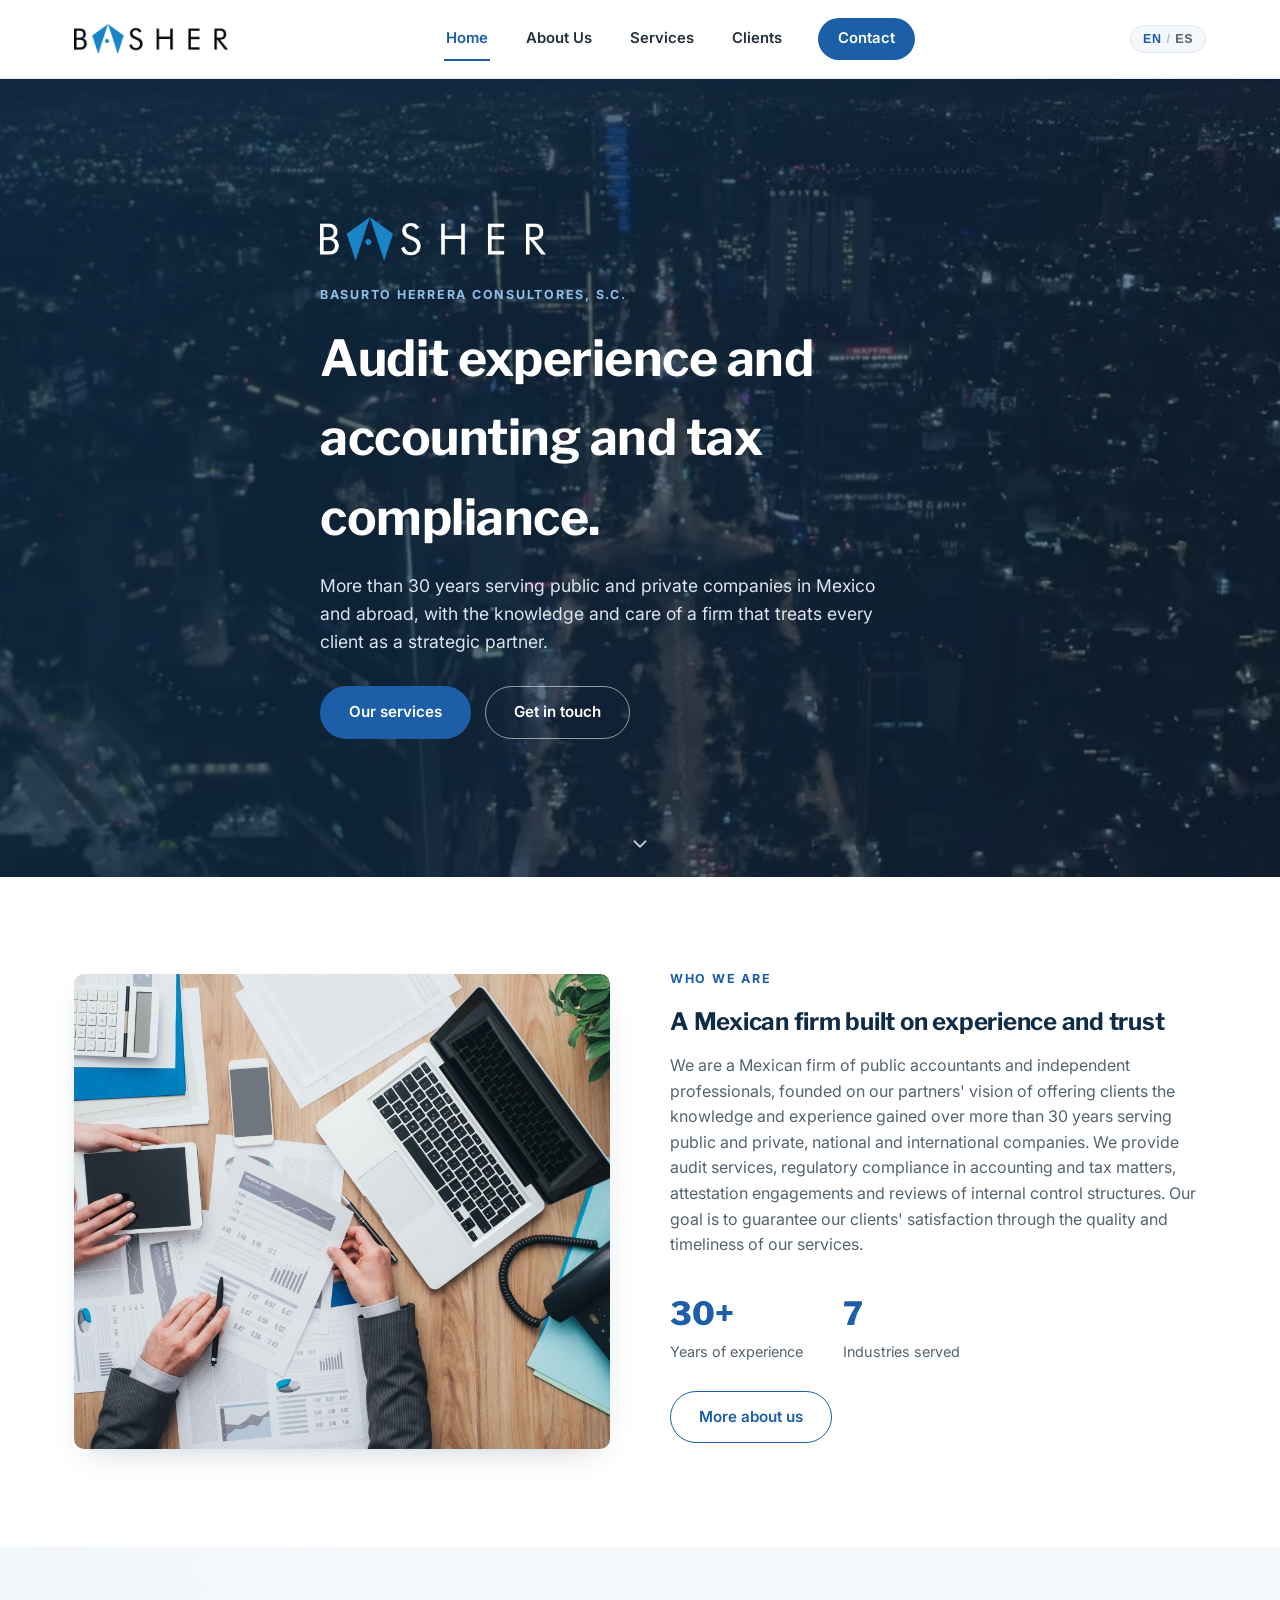
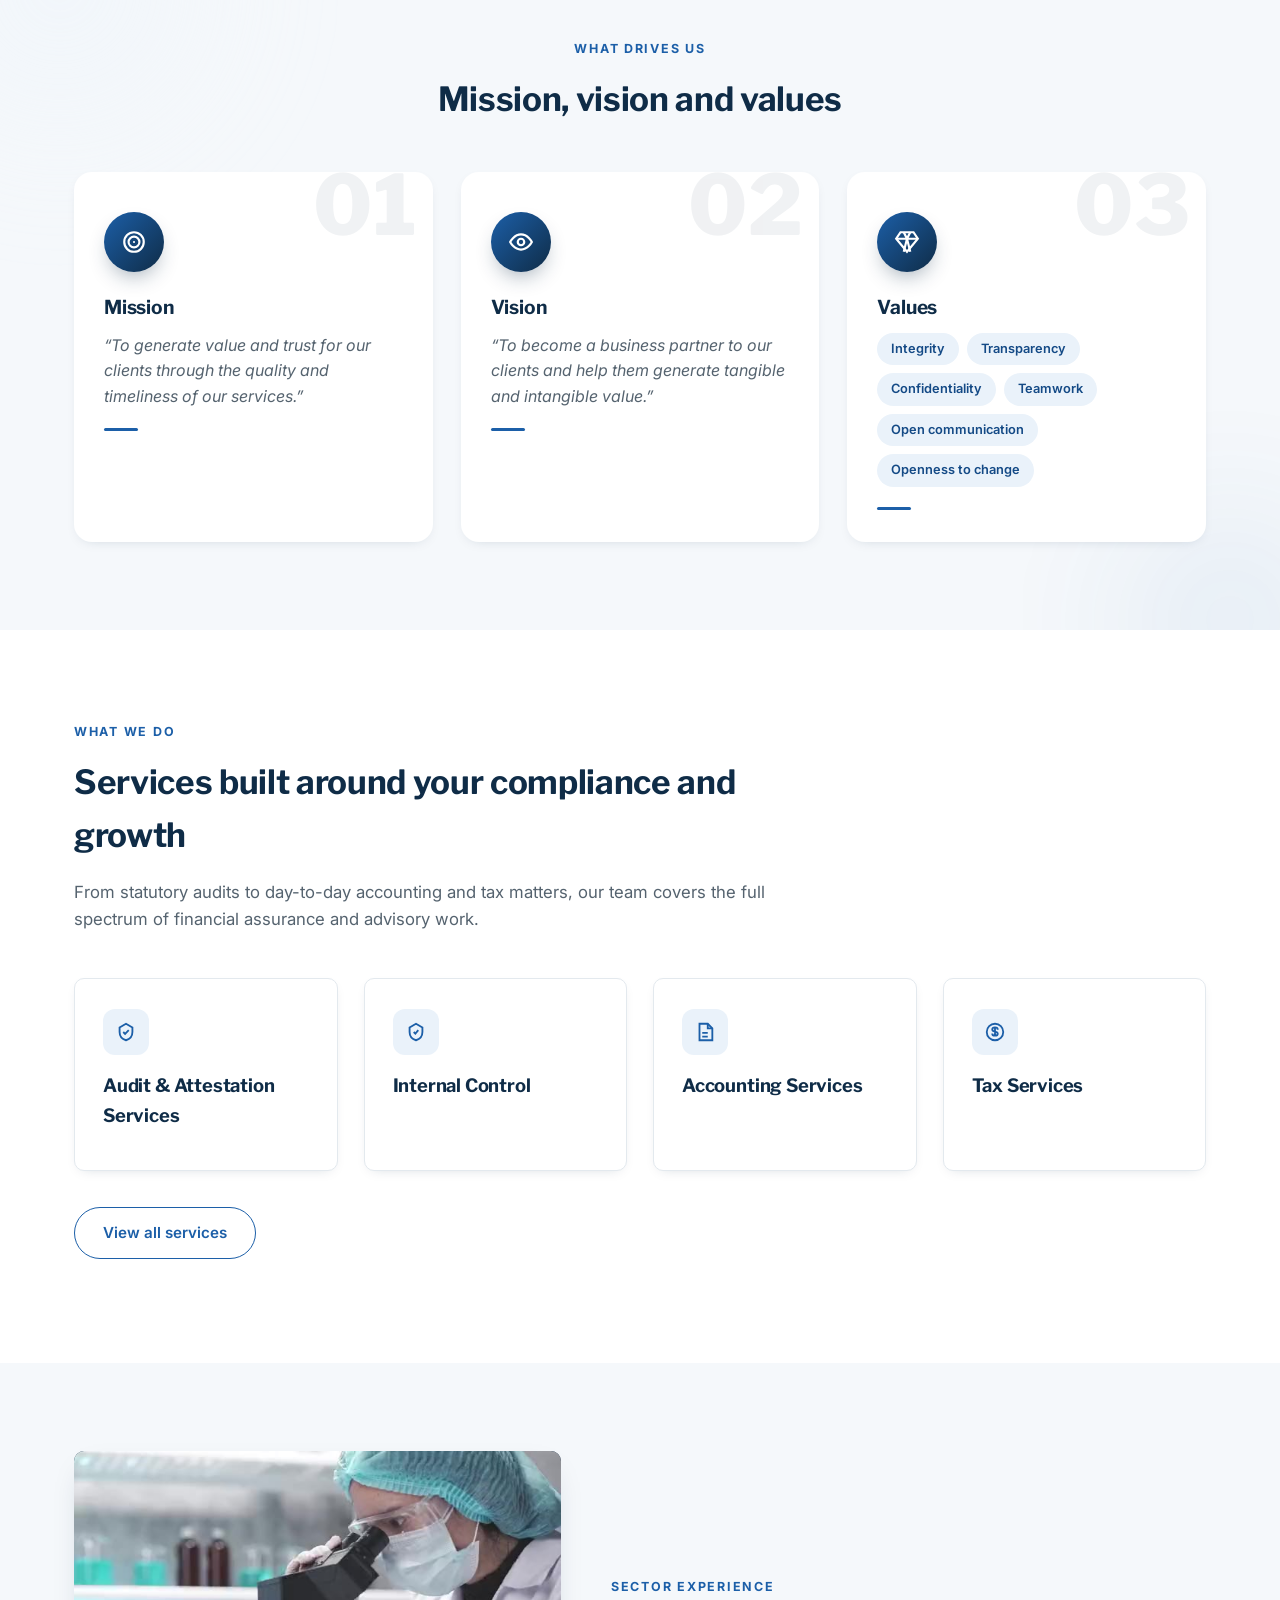
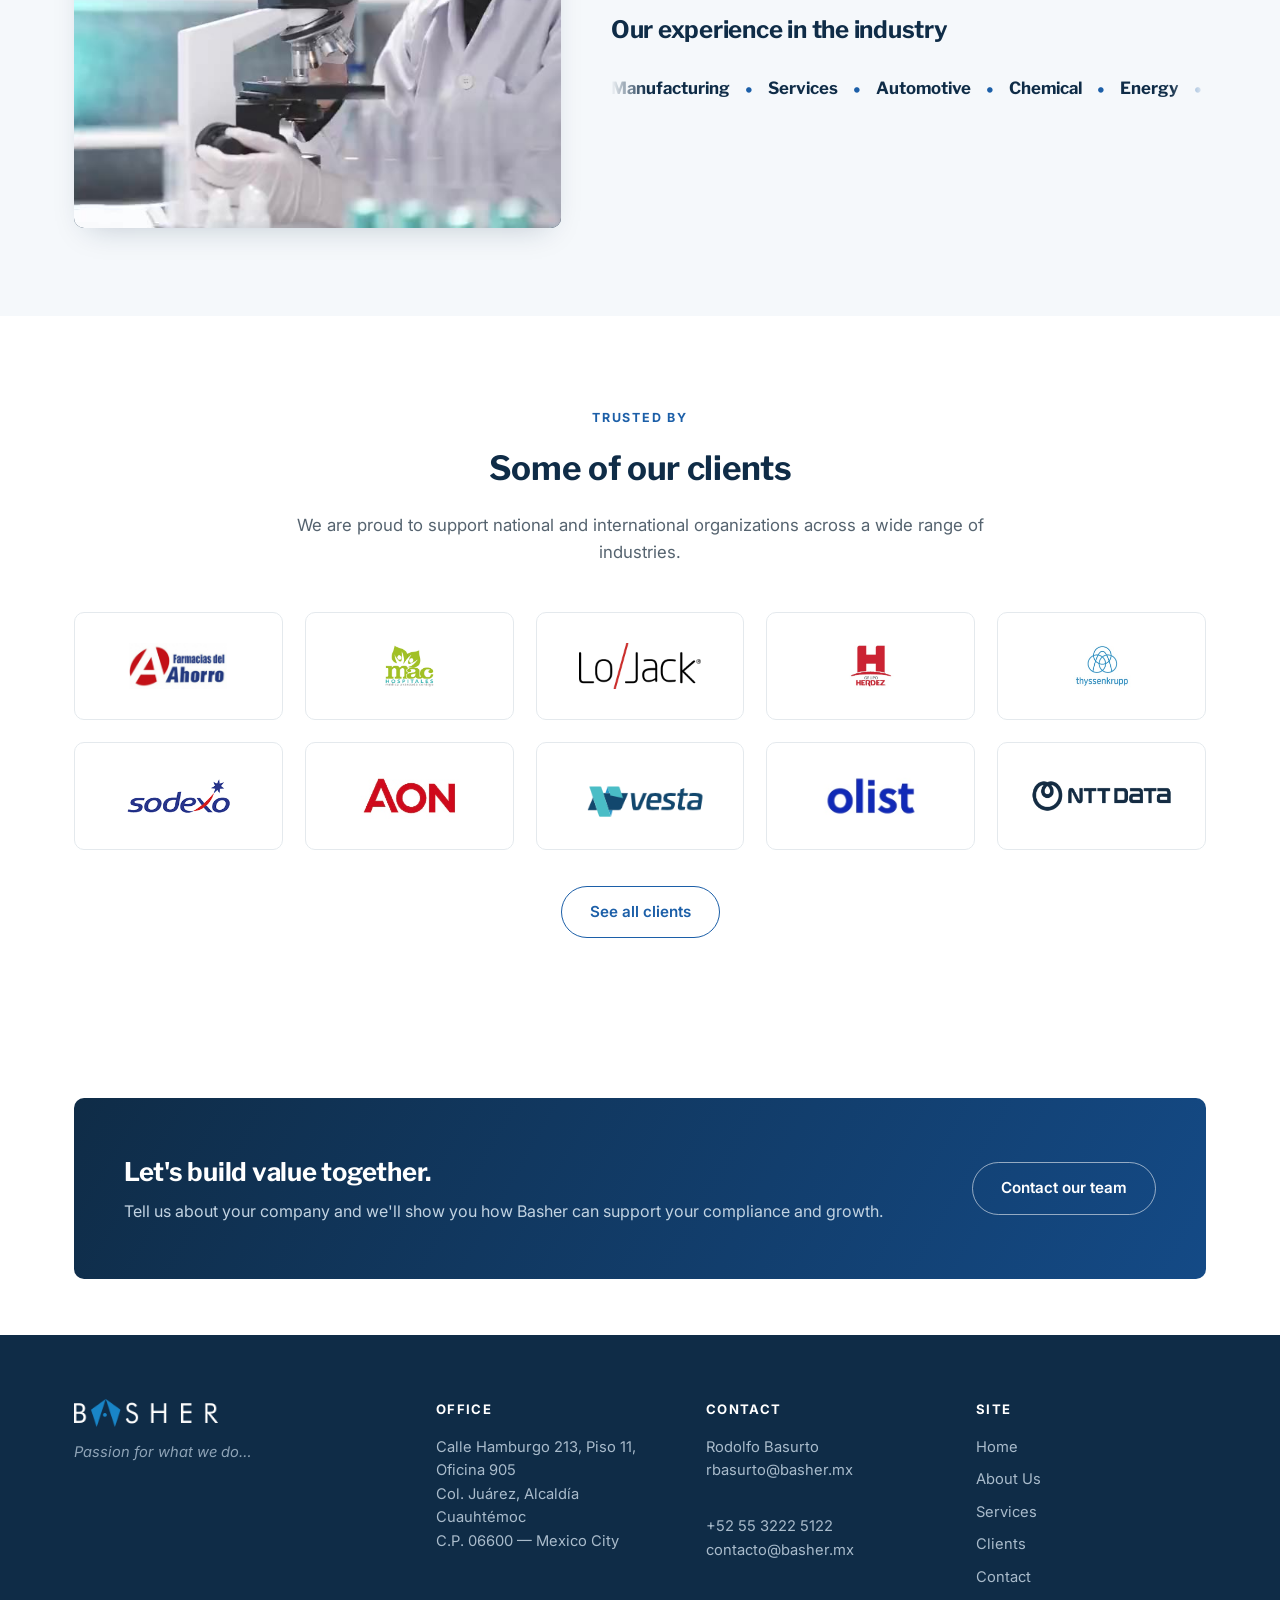
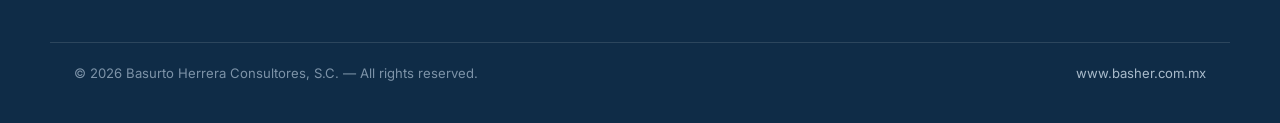
==== commit bb576748: "Add files via upload Actualización de textos y estadísticas" ====
--- a/basher-website/index.html
+++ b/basher-website/index.html
@@ -40,8 +40,8 @@
   <div class="container hero-content">
     <img src="assets/logo-wordmark-large.png" alt="Basher" class="hero-logo">
     <div class="eyebrow" style="color:#8fc0ea;" data-i18n="hero.eyebrow">Basurto Herrera Consultores, S.C.</div>
-    <h1 data-i18n="hero.title">Audit experience and accounting and tax compliance to build a relationship of trust.</h1>
-    <p class="lede" data-i18n="hero.lede">More than 25 years serving public and private companies in Mexico and abroad.</p>
+    <h1 data-i18n="hero.title">Audit experience and accounting and tax compliance.</h1>
+    <p class="lede" data-i18n="hero.lede">More than 30 years serving public and private companies in Mexico and abroad.</p>
     <div class="hero-actions">
       <a href="services.html" class="btn btn-primary" data-i18n="hero.cta1">Our services</a>
       <a href="contact.html" class="btn btn-outline" data-i18n="hero.cta2">Get in touch</a>
@@ -60,11 +60,10 @@
     <div class="reveal">
       <div class="eyebrow" data-i18n="home.aboutEyebrow">Who we are</div>
       <h2 data-i18n="home.aboutTitle">A Mexican firm built on experience and trust</h2>
-      <p data-i18n="home.aboutBody" style="color:var(--ink-soft);">We are a Mexican firm of public accountants and independent professionals, founded on our partners' vision of offering clients the knowledge and experience gained over more than 25 years serving public and private, national and international companies. We provide regulatory compliance services in accounting and tax matters, audits, attestation engagements and internal control work. Our goal is to guarantee our clients' satisfaction through the quality and timeliness of our services.</p>
+      <p data-i18n="home.aboutBody" style="color:var(--ink-soft);">We are a Mexican firm of public accountants and independent professionals, founded on our partners' vision of offering clients the knowledge and experience gained over more than 30 years serving public and private, national and international companies. We provide audit services, regulatory compliance in accounting and tax matters, attestation engagements and reviews of internal control structures. Our goal is to guarantee our clients' satisfaction through the quality and timeliness of our services.</p>
       <div class="stat-row">
-        <div class="stat"><b data-i18n="who.stat1n">25+</b><span data-i18n="who.stat1s">Years of experience</span></div>
+        <div class="stat"><b data-i18n="who.stat1n">30+</b><span data-i18n="who.stat1s">Years of experience</span></div>
         <div class="stat"><b data-i18n="who.stat2n">7</b><span data-i18n="who.stat2s">Industries served</span></div>
-        <div class="stat"><b data-i18n="who.stat3n">19+</b><span data-i18n="who.stat3s">Clients supported</span></div>
       </div>
       <p style="margin-top:26px;"><a href="about.html" class="btn btn-ghost" data-i18n="home.aboutCta">More about us</a></p>
     </div>
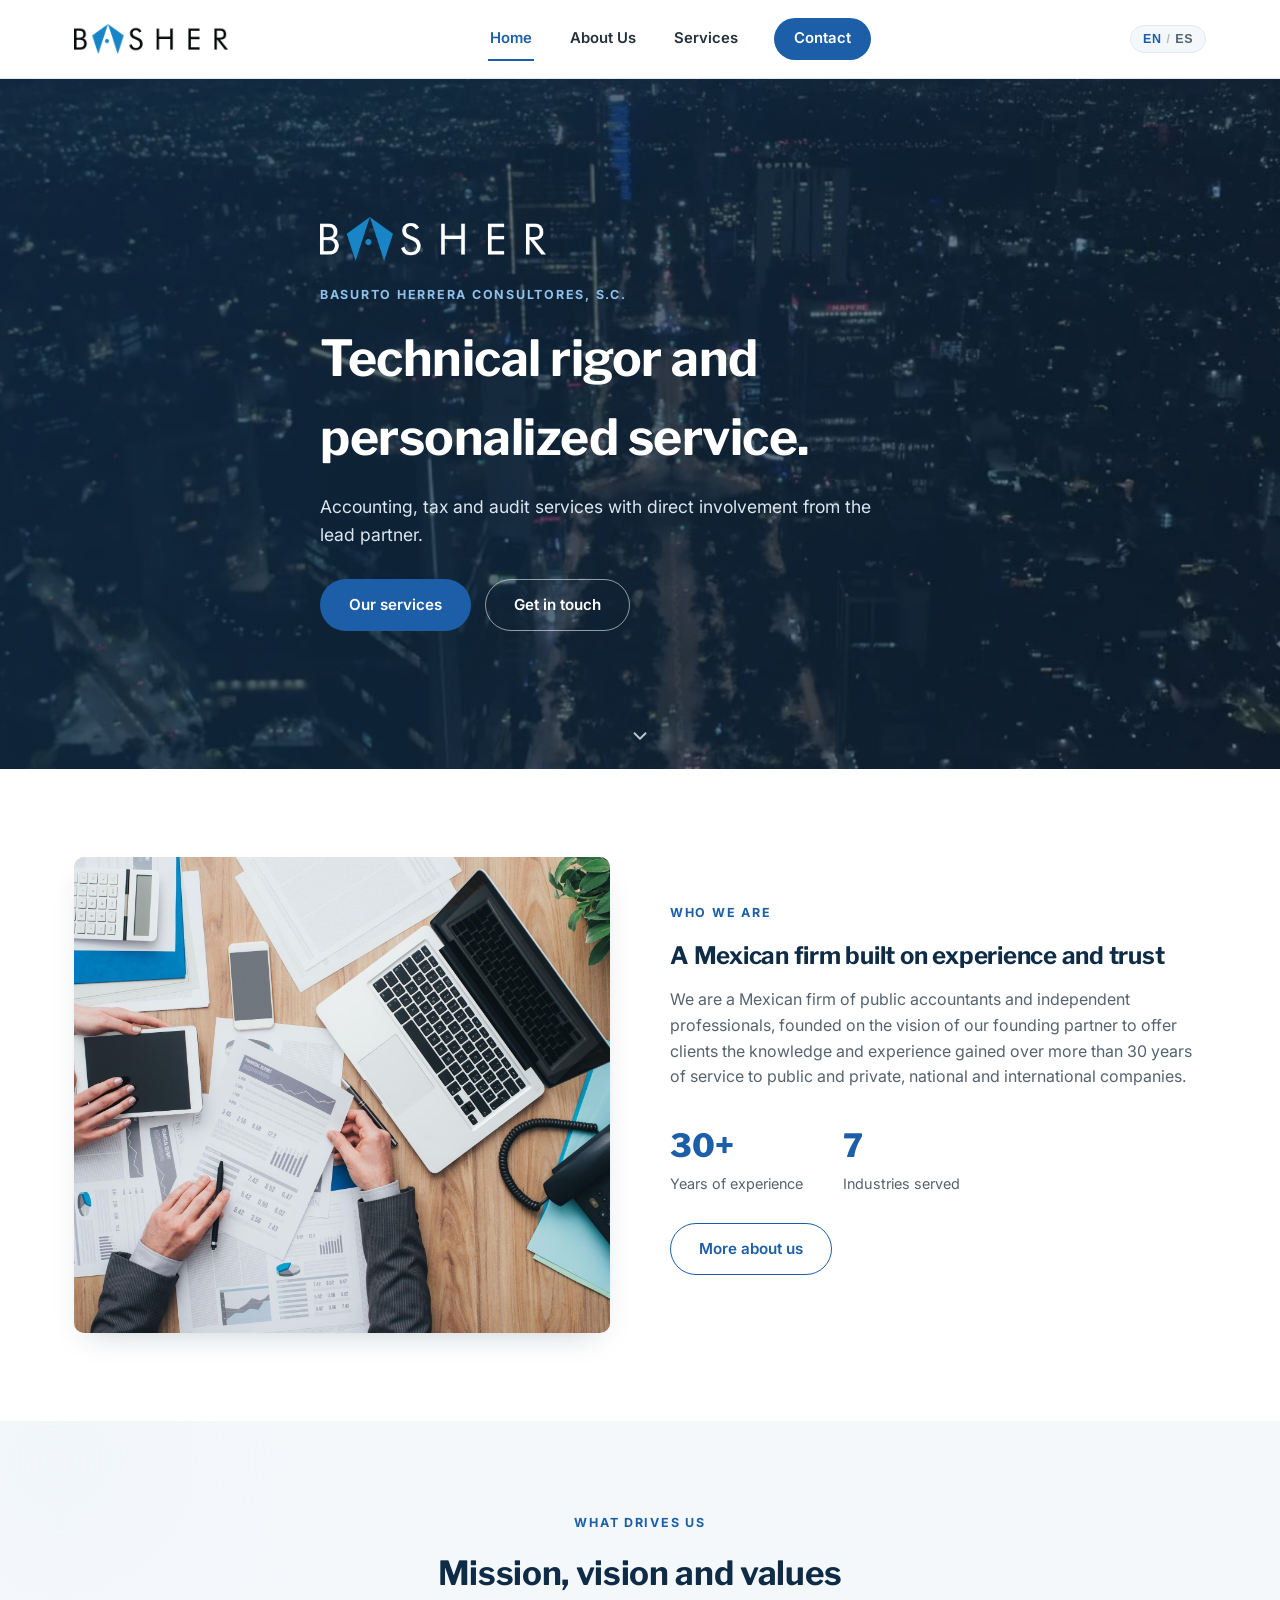
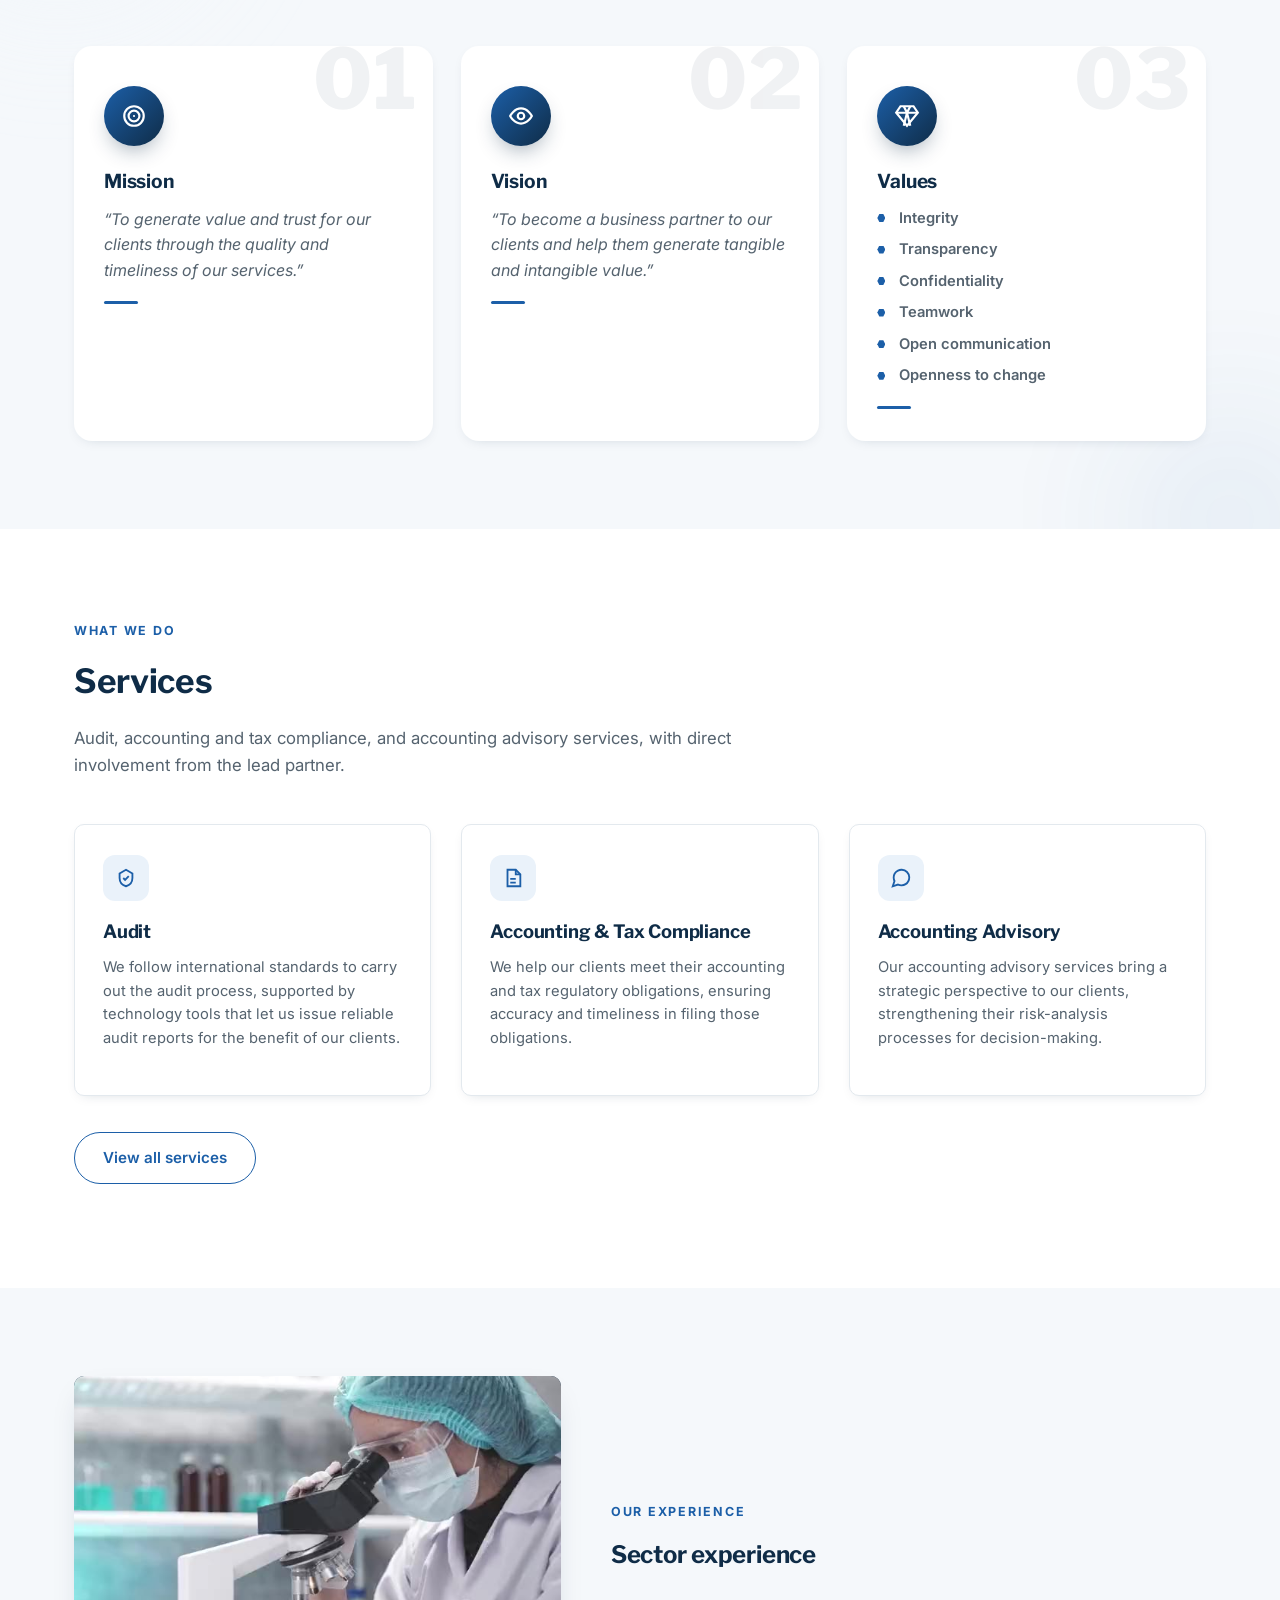
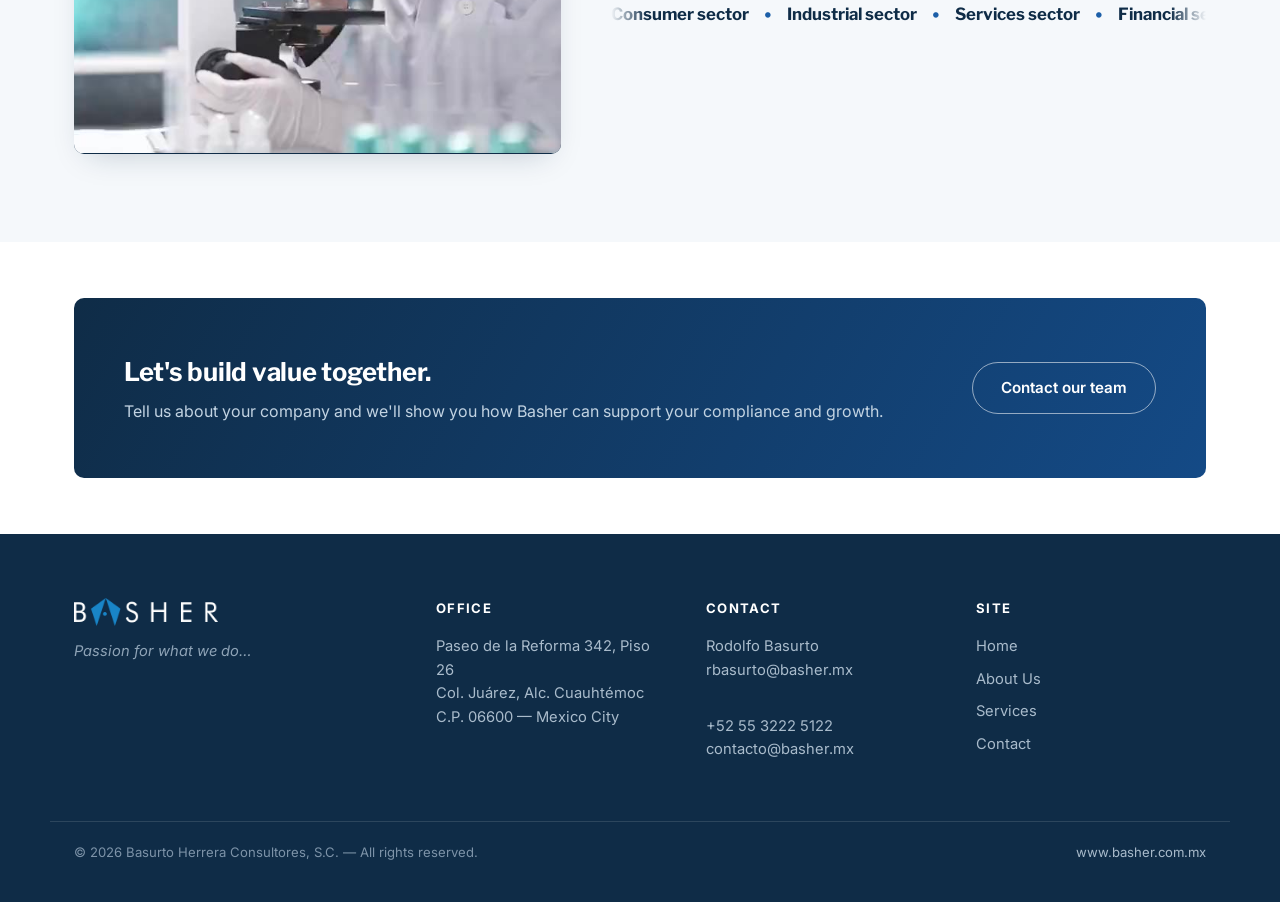
==== commit dd9eb1ad: "Actualización de contenido, servicios y dirección" ====
--- a/basher-website/index.html
+++ b/basher-website/index.html
@@ -20,7 +20,6 @@
       <a href="index.html" class="active" data-i18n="nav.home">Home</a>
       <a href="about.html" data-i18n="nav.about">About Us</a>
       <a href="services.html" data-i18n="nav.services">Services</a>
-      <a href="clients.html" data-i18n="nav.clients">Clients</a>
       <a href="contact.html" class="nav-cta" data-i18n="nav.contact">Contact</a>
     </nav>
     <div class="header-actions">
@@ -40,8 +39,8 @@
   <div class="container hero-content">
     <img src="assets/logo-wordmark-large.png" alt="Basher" class="hero-logo">
     <div class="eyebrow" style="color:#8fc0ea;" data-i18n="hero.eyebrow">Basurto Herrera Consultores, S.C.</div>
-    <h1 data-i18n="hero.title">Audit experience and accounting and tax compliance.</h1>
-    <p class="lede" data-i18n="hero.lede">More than 30 years serving public and private companies in Mexico and abroad.</p>
+    <h1 data-i18n="hero.title">Technical rigor and personalized service.</h1>
+    <p class="lede" data-i18n="hero.lede">Accounting, tax and audit services with direct involvement from the lead partner.</p>
     <div class="hero-actions">
       <a href="services.html" class="btn btn-primary" data-i18n="hero.cta1">Our services</a>
       <a href="contact.html" class="btn btn-outline" data-i18n="hero.cta2">Get in touch</a>
@@ -60,7 +59,7 @@
     <div class="reveal">
       <div class="eyebrow" data-i18n="home.aboutEyebrow">Who we are</div>
       <h2 data-i18n="home.aboutTitle">A Mexican firm built on experience and trust</h2>
-      <p data-i18n="home.aboutBody" style="color:var(--ink-soft);">We are a Mexican firm of public accountants and independent professionals, founded on our partners' vision of offering clients the knowledge and experience gained over more than 30 years serving public and private, national and international companies. We provide audit services, regulatory compliance in accounting and tax matters, attestation engagements and reviews of internal control structures. Our goal is to guarantee our clients' satisfaction through the quality and timeliness of our services.</p>
+      <p data-i18n="home.aboutBody" style="color:var(--ink-soft);">We are a Mexican firm of public accountants and independent professionals, founded on the vision of our founding partner to offer clients the knowledge and experience gained over more than 30 years of service to public and private, national and international companies.</p>
       <div class="stat-row">
         <div class="stat"><b data-i18n="who.stat1n">30+</b><span data-i18n="who.stat1s">Years of experience</span></div>
         <div class="stat"><b data-i18n="who.stat2n">7</b><span data-i18n="who.stat2s">Industries served</span></div>
@@ -95,7 +94,7 @@
         <span class="pillar-num">03</span>
         <div class="pillar-icon"><svg viewBox="0 0 24 24" fill="none" stroke="currentColor" stroke-width="2"><path d="M6 3h12l4 6-10 12L2 9z"/><path d="M2 9h20M9 3l3 6-3 12M15 3l-3 6 3 12"/></svg></div>
         <h3 data-i18n="values.title">Values</h3>
-        <ul class="pillar-chips" data-i18n="values.items">
+        <ul class="values-list" data-i18n="values.items">
           <li>Integrity</li><li>Transparency</li><li>Confidentiality</li>
           <li>Teamwork</li><li>Open communication</li><li>Openness to change</li>
         </ul>
@@ -109,25 +108,24 @@
   <div class="container">
     <div class="section-head">
       <div class="eyebrow" data-i18n="home.servicesEyebrow">What we do</div>
-      <h2 data-i18n="home.servicesTitle">Services built around your compliance and growth</h2>
-      <p data-i18n="home.servicesLede">From statutory audits to day-to-day accounting and tax matters, our team covers the full spectrum of financial assurance and advisory work.</p>
-    </div>
-    <div class="grid-4">
+      <h2 data-i18n="home.servicesTitle">Services</h2>
+      <p data-i18n="home.servicesLede">Audit, accounting and tax compliance, and accounting advisory services, with direct involvement from the lead partner.</p>
+    </div>
+    <div class="grid-3">
       <div class="card reveal">
         <div class="icon-badge"><svg viewBox="0 0 24 24" fill="none" stroke="currentColor" stroke-width="2"><path d="M9 12l2 2 4-4M12 3l7 4v5c0 5-3.5 8-7 9-3.5-1-7-4-7-9V7l7-4z"/></svg></div>
-        <h3 data-i18n="svc.auditoriaTitle">Audit &amp; Attestation Services</h3>
-      </div>
-      <div class="card reveal">
-        <div class="icon-badge"><svg viewBox="0 0 24 24" fill="none" stroke="currentColor" stroke-width="2"><path d="M12 3l7 4v5c0 5-3.5 8-7 9-3.5-1-7-4-7-9V7l7-4z"/><path d="M9.5 12l1.8 1.8L14.5 10"/></svg></div>
-        <h3 data-i18n="svc.controlInternoTitle">Internal Control</h3>
+        <h3 data-i18n="svc.auditoriaTitle">Audit</h3>
+        <p style="color:var(--ink-soft); font-size:.92rem;" data-i18n="svc.auditoriaIntro">We follow international standards to carry out the audit process, supported by technology tools that let us issue reliable audit reports for the benefit of our clients.</p>
       </div>
       <div class="card reveal">
         <div class="icon-badge"><svg viewBox="0 0 24 24" fill="none" stroke="currentColor" stroke-width="2"><path d="M6 3h9l5 5v13H6z"/><path d="M15 3v5h5M9 13h6M9 17h6"/></svg></div>
-        <h3 data-i18n="svc.contablesTitle">Accounting Services</h3>
+        <h3 data-i18n="svc.cumplimientoTitle">Accounting &amp; Tax Compliance</h3>
+        <p style="color:var(--ink-soft); font-size:.92rem;" data-i18n="svc.cumplimientoIntro">We help our clients meet their accounting and tax regulatory obligations, ensuring accuracy and timeliness in filing those obligations.</p>
       </div>
       <div class="card reveal">
-        <div class="icon-badge"><svg viewBox="0 0 24 24" fill="none" stroke="currentColor" stroke-width="2"><circle cx="12" cy="12" r="9"/><path d="M12 7v10M15 9.5c0-1.4-1.5-2.5-3-2.5s-3 .8-3 2.2 1.5 2 3 2.3 3 .9 3 2.3-1.5 2.2-3 2.2-3-1.1-3-2.5"/></svg></div>
-        <h3 data-i18n="svc.fiscalesTitle">Tax Services</h3>
+        <div class="icon-badge"><svg viewBox="0 0 24 24" fill="none" stroke="currentColor" stroke-width="2"><path d="M21 11.5a8.4 8.4 0 01-.9 3.8 8.5 8.5 0 01-7.6 4.7 8.4 8.4 0 01-3.8-.9L3 21l1.9-5.7a8.4 8.4 0 01-.9-3.8 8.5 8.5 0 014.7-7.6 8.4 8.4 0 013.8-.9h.5a8.48 8.48 0 018 8v.5z"/></svg></div>
+        <h3 data-i18n="svc.consultoriaTitle">Accounting Advisory</h3>
+        <p style="color:var(--ink-soft); font-size:.92rem;" data-i18n="svc.consultoriaIntro">Our accounting advisory services bring a strategic perspective to our clients, strengthening their risk-analysis processes for decision-making.</p>
       </div>
     </div>
     <p style="margin-top:36px;"><a href="services.html" class="btn btn-ghost" data-i18n="home.servicesCta">View all services</a></p>
@@ -144,64 +142,29 @@
       </div>
     </div>
     <div class="reveal">
-      <div class="eyebrow" data-i18n="home.industriesEyebrow">Sector experience</div>
-      <h2 data-i18n="home.industriesTitle">Our experience in the industry</h2>
+      <div class="eyebrow" data-i18n="home.industriesEyebrow">Our experience</div>
+      <h2 data-i18n="home.industriesTitle">Sector experience</h2>
       <div class="industry-ticker">
         <div class="ticker-track">
-          <span class="ticker-item" data-i18n="industries.tags.0">Manufacturing</span>
-          <span class="ticker-dot">•</span>
-          <span class="ticker-item" data-i18n="industries.tags.1">Services</span>
-          <span class="ticker-dot">•</span>
-          <span class="ticker-item" data-i18n="industries.tags.2">Automotive</span>
-          <span class="ticker-dot">•</span>
-          <span class="ticker-item" data-i18n="industries.tags.3">Chemical</span>
-          <span class="ticker-dot">•</span>
-          <span class="ticker-item" data-i18n="industries.tags.4">Energy</span>
-          <span class="ticker-dot">•</span>
-          <span class="ticker-item" data-i18n="industries.tags.5">Pharmaceutical</span>
-          <span class="ticker-dot">•</span>
-          <span class="ticker-item" data-i18n="industries.tags.6">Financial</span>
-          <span class="ticker-dot">•</span>
-          <span class="ticker-item" data-i18n="industries.tags.0">Manufacturing</span>
-          <span class="ticker-dot">•</span>
-          <span class="ticker-item" data-i18n="industries.tags.1">Services</span>
-          <span class="ticker-dot">•</span>
-          <span class="ticker-item" data-i18n="industries.tags.2">Automotive</span>
-          <span class="ticker-dot">•</span>
-          <span class="ticker-item" data-i18n="industries.tags.3">Chemical</span>
-          <span class="ticker-dot">•</span>
-          <span class="ticker-item" data-i18n="industries.tags.4">Energy</span>
-          <span class="ticker-dot">•</span>
-          <span class="ticker-item" data-i18n="industries.tags.5">Pharmaceutical</span>
-          <span class="ticker-dot">•</span>
-          <span class="ticker-item" data-i18n="industries.tags.6">Financial</span>
+          <span class="ticker-item" data-i18n="industries.tags.0">Consumer sector</span>
+          <span class="ticker-dot">•</span>
+          <span class="ticker-item" data-i18n="industries.tags.1">Industrial sector</span>
+          <span class="ticker-dot">•</span>
+          <span class="ticker-item" data-i18n="industries.tags.2">Services sector</span>
+          <span class="ticker-dot">•</span>
+          <span class="ticker-item" data-i18n="industries.tags.3">Financial services sector</span>
+          <span class="ticker-dot">•</span>
+          <span class="ticker-item" data-i18n="industries.tags.0">Consumer sector</span>
+          <span class="ticker-dot">•</span>
+          <span class="ticker-item" data-i18n="industries.tags.1">Industrial sector</span>
+          <span class="ticker-dot">•</span>
+          <span class="ticker-item" data-i18n="industries.tags.2">Services sector</span>
+          <span class="ticker-dot">•</span>
+          <span class="ticker-item" data-i18n="industries.tags.3">Financial services sector</span>
           <span class="ticker-dot">•</span>
         </div>
       </div>
     </div>
-  </div>
-</section>
-
-<section>
-  <div class="container">
-    <div class="section-head center">
-      <div class="eyebrow" data-i18n="home.clientsEyebrow">Trusted by</div>
-      <h2 data-i18n="home.clientsTitle">Some of our clients</h2>
-      <p class="center" data-i18n="home.clientsLede">We are proud to support national and international organizations across a wide range of industries.</p>
-    </div>
-    <div class="client-grid reveal">
-      <div class="client-tile"><img src="assets/client-farmacias.png" alt="Farmacias del Ahorro"></div>
-      <div class="client-tile"><img src="assets/client-mac.png" alt="mac Hospitales"></div>
-      <div class="client-tile"><img src="assets/client-lojack.png" alt="LoJack"></div>
-      <div class="client-tile"><img src="assets/client-herdez.png" alt="Grupo Herdez"></div>
-      <div class="client-tile"><img src="assets/client-thyssenkrupp.png" alt="thyssenkrupp"></div>
-      <div class="client-tile"><img src="assets/client-sodexo.png" alt="Sodexo"></div>
-      <div class="client-tile"><img src="assets/client-aon.png" alt="AON"></div>
-      <div class="client-tile"><img src="assets/client-vesta.png" alt="Vesta"></div>
-      <div class="client-tile"><img src="assets/client-olist.png" alt="olist"></div>
-      <div class="client-tile"><img src="assets/client-nttdata.png" alt="NTT DATA"></div>
-    </div>
-    <p style="margin-top:36px; text-align:center;"><a href="clients.html" class="btn btn-ghost" data-i18n="home.clientsCta">See all clients</a></p>
   </div>
 </section>
 
@@ -225,7 +188,7 @@
     </div>
     <div class="footer-col">
       <h4 data-i18n="footer.office">Office</h4>
-      <p data-i18n="footer.addressLine">Calle Hamburgo 213, Piso 11, Oficina 905<br>Col. Juárez, Alcaldía Cuauhtémoc<br>C.P. 06600 — Mexico City</p>
+      <p data-i18n="footer.addressLine">Paseo de la Reforma 342, Piso 26<br>Col. Juárez, Alc. Cuauhtémoc<br>C.P. 06600 — Mexico City</p>
     </div>
     <div class="footer-col">
       <h4 data-i18n="footer.contact">Contact</h4>
@@ -237,7 +200,6 @@
         <a href="index.html" data-i18n="nav.home">Home</a>
         <a href="about.html" data-i18n="nav.about">About Us</a>
         <a href="services.html" data-i18n="nav.services">Services</a>
-        <a href="clients.html" data-i18n="nav.clients">Clients</a>
         <a href="contact.html" data-i18n="nav.contact">Contact</a>
       </nav>
     </div>
--- a/basher-website/styles.css
+++ b/basher-website/styles.css
@@ -277,6 +277,17 @@
   transition: background .3s ease, color .3s ease;
 }
 .pillar-card:hover .pillar-chips li{ background: var(--blue); color:#fff; }
+
+.values-list{ list-style:none; padding:0; margin:0 0 18px; }
+.values-list li{
+  position:relative; padding-left: 22px; margin-bottom: 8px;
+  color: var(--ink-soft); font-weight:600; font-size:.92rem; text-align:left;
+}
+.values-list li::before{
+  content:""; position:absolute; left:0; top:.5em; width:8px; height:8px;
+  background: var(--blue);
+  clip-path: polygon(25% 0%, 75% 0%, 100% 50%, 75% 100%, 25% 100%, 0% 50%);
+}
 
 /* Scroll-reveal: fade + rise into view, staggered by column, as the
    section enters the viewport (see initScrollReveal in script.js). */
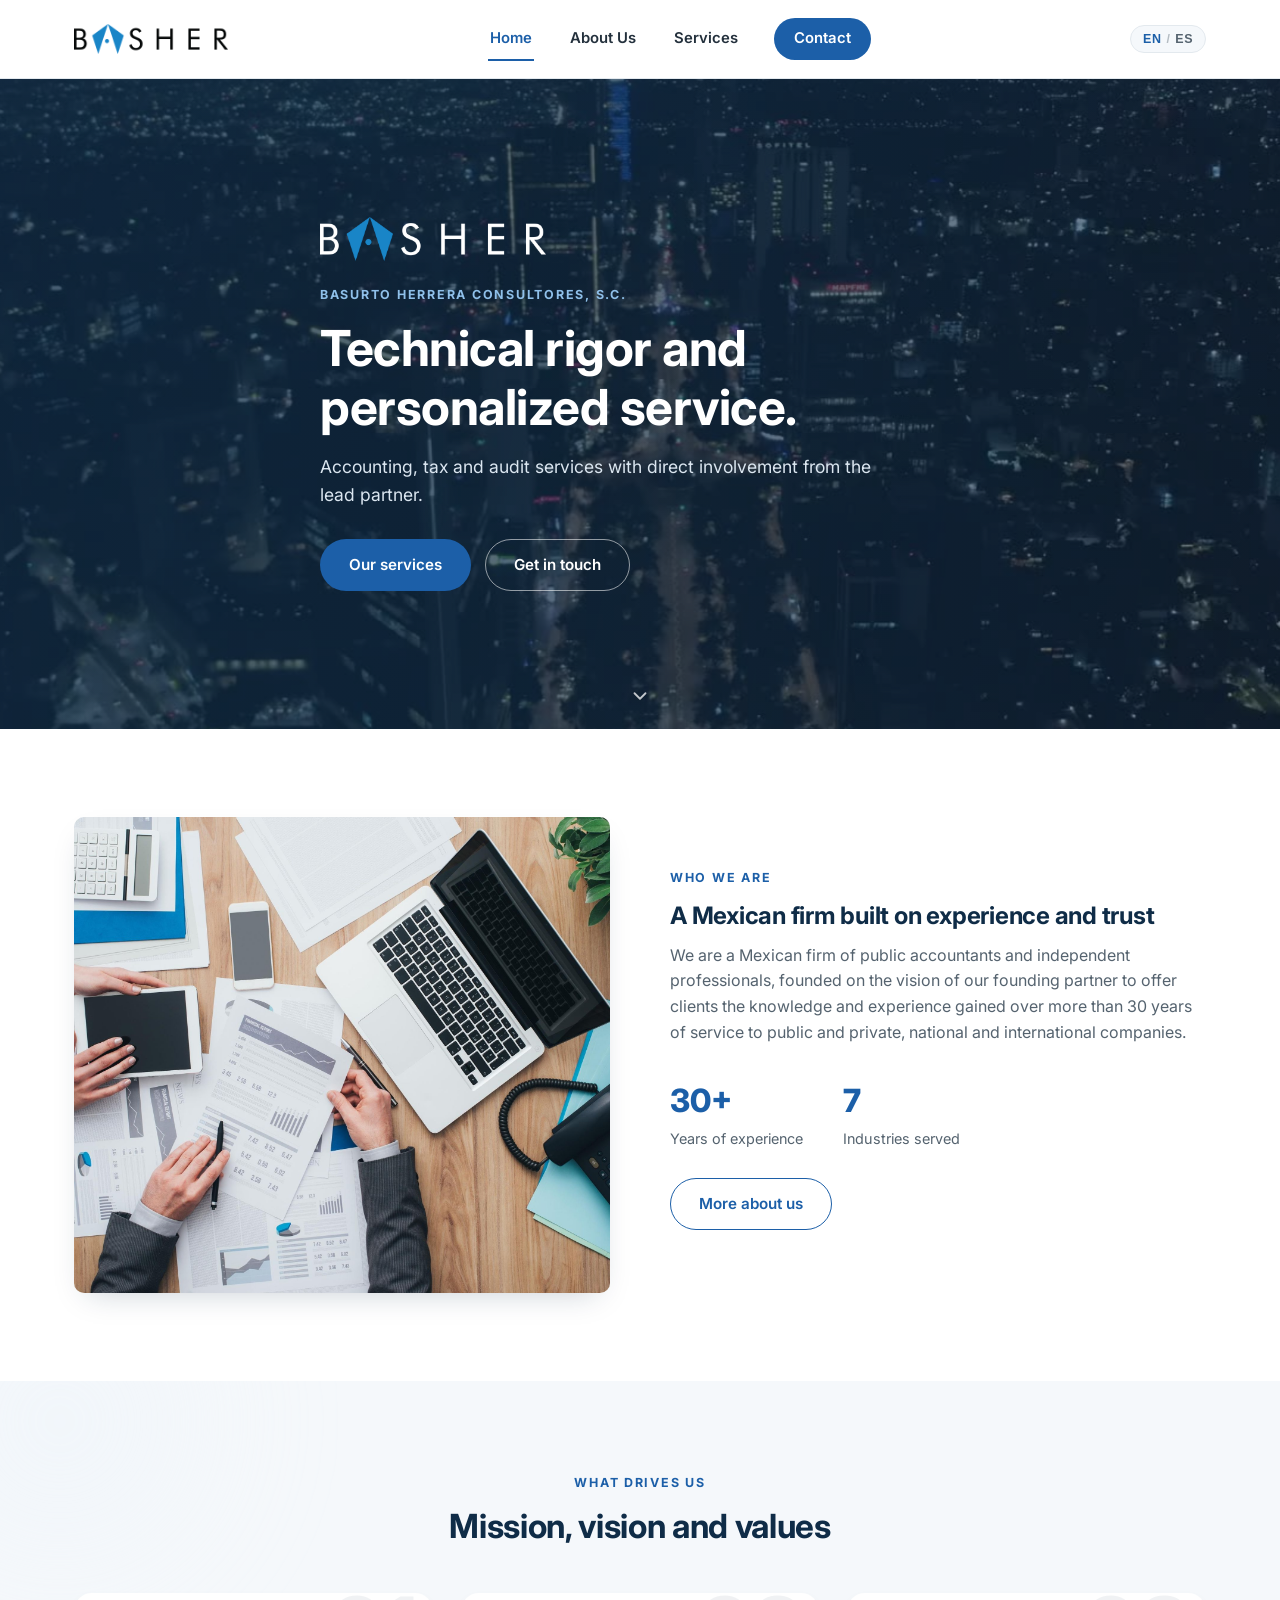
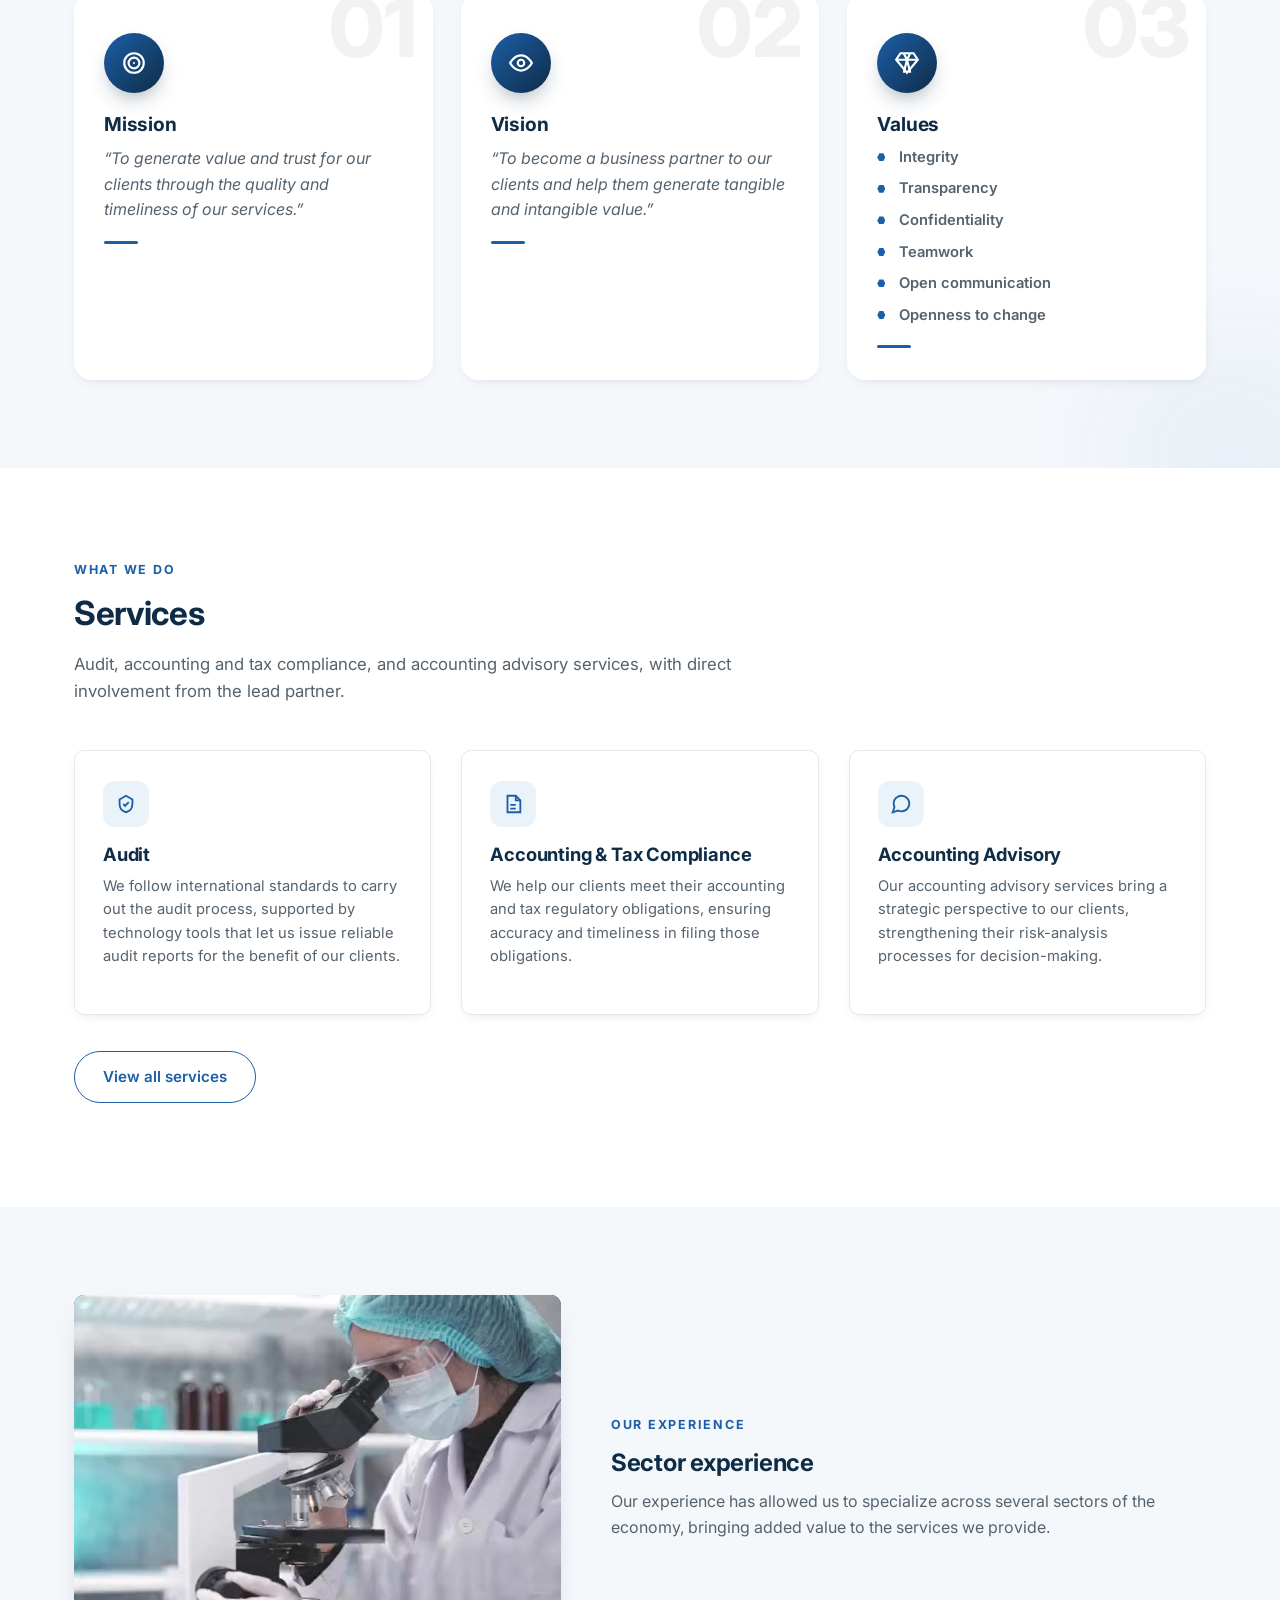
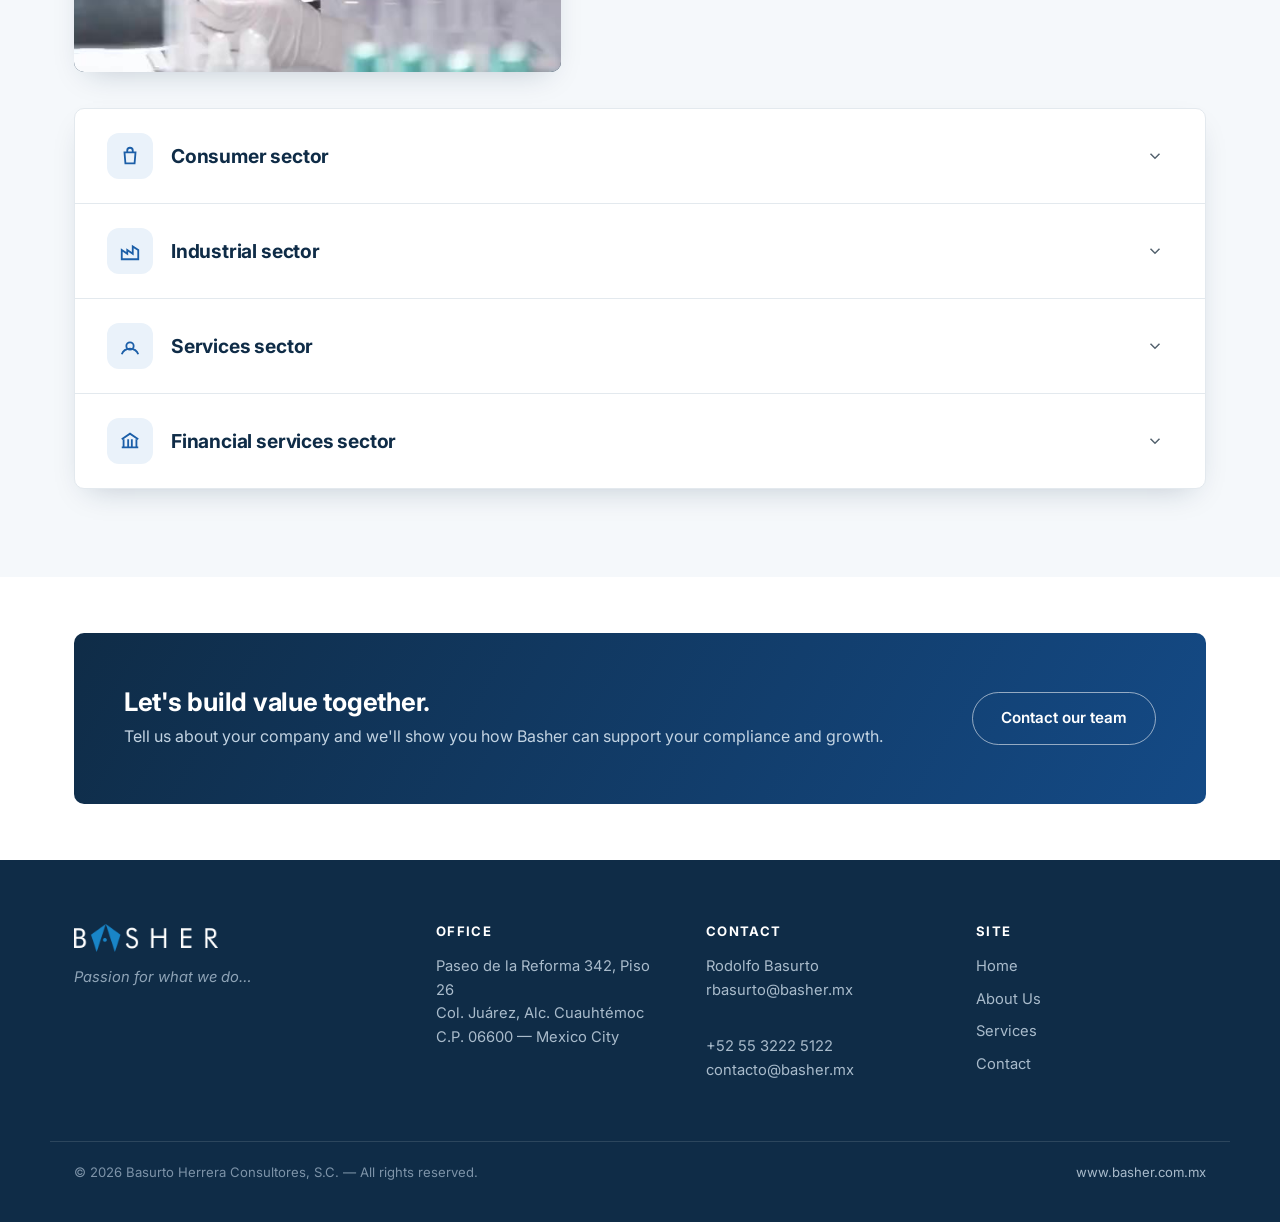
==== commit 36c54ef9: "Add files via upload" ====
--- a/basher-website/index.html
+++ b/basher-website/index.html
@@ -8,7 +8,7 @@
 <link rel="icon" href="assets/logo-icon.png">
 <link rel="preconnect" href="https://fonts.googleapis.com">
 <link rel="preconnect" href="https://fonts.gstatic.com" crossorigin>
-<link href="https://fonts.googleapis.com/css2?family=Inter:wght@400;500;600;700&family=Libre+Franklin:wght@600;700;800&display=swap" rel="stylesheet">
+<link href="https://fonts.googleapis.com/css2?family=Inter:wght@400;500;600;700;800&display=swap" rel="stylesheet">
 <link rel="stylesheet" href="styles.css">
 </head>
 <body>
@@ -144,26 +144,72 @@
     <div class="reveal">
       <div class="eyebrow" data-i18n="home.industriesEyebrow">Our experience</div>
       <h2 data-i18n="home.industriesTitle">Sector experience</h2>
-      <div class="industry-ticker">
-        <div class="ticker-track">
-          <span class="ticker-item" data-i18n="industries.tags.0">Consumer sector</span>
-          <span class="ticker-dot">•</span>
-          <span class="ticker-item" data-i18n="industries.tags.1">Industrial sector</span>
-          <span class="ticker-dot">•</span>
-          <span class="ticker-item" data-i18n="industries.tags.2">Services sector</span>
-          <span class="ticker-dot">•</span>
-          <span class="ticker-item" data-i18n="industries.tags.3">Financial services sector</span>
-          <span class="ticker-dot">•</span>
-          <span class="ticker-item" data-i18n="industries.tags.0">Consumer sector</span>
-          <span class="ticker-dot">•</span>
-          <span class="ticker-item" data-i18n="industries.tags.1">Industrial sector</span>
-          <span class="ticker-dot">•</span>
-          <span class="ticker-item" data-i18n="industries.tags.2">Services sector</span>
-          <span class="ticker-dot">•</span>
-          <span class="ticker-item" data-i18n="industries.tags.3">Financial services sector</span>
-          <span class="ticker-dot">•</span>
-        </div>
-      </div>
+      <p style="color:var(--ink-soft);" data-i18n="industries.body">Our experience has allowed us to specialize across several sectors of the economy, bringing added value to the services we provide.</p>
+    </div>
+  </div>
+  <div class="container" style="margin-top:36px;">
+    <div class="services-list">
+
+      <div class="service-detail" id="sector-consumo">
+        <h3 class="service-detail-head reveal">
+          <button type="button" class="service-detail-toggle" aria-expanded="false" aria-controls="sector-consumo-panel">
+            <span class="icon-badge"><svg viewBox="0 0 24 24" fill="none" stroke="currentColor" stroke-width="2"><path d="M6 8h12l-1 12H7L6 8z"/><path d="M9 8V6a3 3 0 016 0v2"/></svg></span>
+            <span class="service-detail-title" data-i18n="industries.tags.0">Consumer sector</span>
+            <span class="service-detail-chevron-wrap"><svg class="service-detail-chevron" aria-hidden="true" viewBox="0 0 24 24" fill="none" stroke="currentColor" stroke-width="2"><path d="M6 9l6 6 6-6"/></svg></span>
+          </button>
+        </h3>
+        <div class="service-detail-panel" id="sector-consumo-panel">
+          <div class="service-detail-panel-inner">
+            <p class="service-detail-body" data-i18n="industries.items.0">This sector produces and markets goods purchased by end consumers for personal or household use.</p>
+          </div>
+        </div>
+      </div>
+
+      <div class="service-detail" id="sector-industrial">
+        <h3 class="service-detail-head reveal">
+          <button type="button" class="service-detail-toggle" aria-expanded="false" aria-controls="sector-industrial-panel">
+            <span class="icon-badge"><svg viewBox="0 0 24 24" fill="none" stroke="currentColor" stroke-width="2"><path d="M3 21V11l6 4v-4l6 4V7l6 4v10H3z"/></svg></span>
+            <span class="service-detail-title" data-i18n="industries.tags.1">Industrial sector</span>
+            <span class="service-detail-chevron-wrap"><svg class="service-detail-chevron" aria-hidden="true" viewBox="0 0 24 24" fill="none" stroke="currentColor" stroke-width="2"><path d="M6 9l6 6 6-6"/></svg></span>
+          </button>
+        </h3>
+        <div class="service-detail-panel" id="sector-industrial-panel">
+          <div class="service-detail-panel-inner">
+            <p class="service-detail-body" data-i18n="industries.items.1">We understand the processes of transforming raw materials into manufactured or semi-finished products.</p>
+          </div>
+        </div>
+      </div>
+
+      <div class="service-detail" id="sector-servicios">
+        <h3 class="service-detail-head reveal">
+          <button type="button" class="service-detail-toggle" aria-expanded="false" aria-controls="sector-servicios-panel">
+            <span class="icon-badge"><svg viewBox="0 0 24 24" fill="none" stroke="currentColor" stroke-width="2"><path d="M8 12a4 4 0 118 0 4 4 0 01-8 0z"/><path d="M3 21c1.5-4 4.5-6 9-6s7.5 2 9 6"/></svg></span>
+            <span class="service-detail-title" data-i18n="industries.tags.2">Services sector</span>
+            <span class="service-detail-chevron-wrap"><svg class="service-detail-chevron" aria-hidden="true" viewBox="0 0 24 24" fill="none" stroke="currentColor" stroke-width="2"><path d="M6 9l6 6 6-6"/></svg></span>
+          </button>
+        </h3>
+        <div class="service-detail-panel" id="sector-servicios-panel">
+          <div class="service-detail-panel-inner">
+            <p class="service-detail-body" data-i18n="industries.items.2">This important sector does not produce physical goods, but offers intangible products that meet consumers' basic needs.</p>
+          </div>
+        </div>
+      </div>
+
+      <div class="service-detail" id="sector-financiero">
+        <h3 class="service-detail-head reveal">
+          <button type="button" class="service-detail-toggle" aria-expanded="false" aria-controls="sector-financiero-panel">
+            <span class="icon-badge"><svg viewBox="0 0 24 24" fill="none" stroke="currentColor" stroke-width="2"><path d="M3 10l9-6 9 6"/><path d="M5 10v9M10 10v9M14 10v9M19 10v9"/><path d="M3 19h18"/></svg></span>
+            <span class="service-detail-title" data-i18n="industries.tags.3">Financial services sector</span>
+            <span class="service-detail-chevron-wrap"><svg class="service-detail-chevron" aria-hidden="true" viewBox="0 0 24 24" fill="none" stroke="currentColor" stroke-width="2"><path d="M6 9l6 6 6-6"/></svg></span>
+          </button>
+        </h3>
+        <div class="service-detail-panel" id="sector-financiero-panel">
+          <div class="service-detail-panel-inner">
+            <p class="service-detail-body" data-i18n="industries.items.3">We support clients in the financial services sector and understand the importance of raising funds, managing risk and allocating resources.</p>
+          </div>
+        </div>
+      </div>
+
     </div>
   </div>
 </section>
--- a/basher-website/styles.css
+++ b/basher-website/styles.css
@@ -19,7 +19,7 @@
   --shadow: 0 12px 30px -14px rgba(15,44,71,.25);
   --shadow-sm: 0 4px 14px -8px rgba(15,44,71,.25);
   --maxw: 1180px;
-  --heading-font: "Libre Franklin", "Inter", -apple-system, BlinkMacSystemFont, "Segoe UI", Roboto, Arial, sans-serif;
+  --heading-font: "Inter", -apple-system, BlinkMacSystemFont, "Segoe UI", Roboto, Arial, sans-serif;
 }
 
 *,*::before,*::after{ box-sizing: border-box; }
@@ -39,10 +39,11 @@
   font-family: var(--heading-font);
   font-weight: 700;
   letter-spacing: -.01em;
+  line-height: 1.2;
   color: var(--navy);
   margin: 0 0 .5em;
 }
-p{ margin: 0 0 1em; }
+p{ margin: 0 0 1em; line-height: 1.6; }
 ul{ margin:0; padding:0; list-style:none; }
 .container{ max-width: var(--maxw); margin: 0 auto; padding: 0 24px; }
 .small-caps{ font-variant: small-caps; letter-spacing: .04em; }
@@ -621,9 +622,9 @@
   .service-detail-panel{ transition:none; }
 }
 
-.service-detail-body{ color: var(--ink-soft); font-size: 1.02rem; line-height:1.65; }
-
-.detail-list li{ font-size: 1rem; line-height:1.55; margin-bottom: 14px; }
+.service-detail-body{ color: var(--ink-soft); font-size: 1.02rem; line-height:1.6; }
+
+.detail-list li{ font-size: 1rem; line-height:1.6; margin-bottom: 14px; }
 
 /* Clients */
 .client-grid{
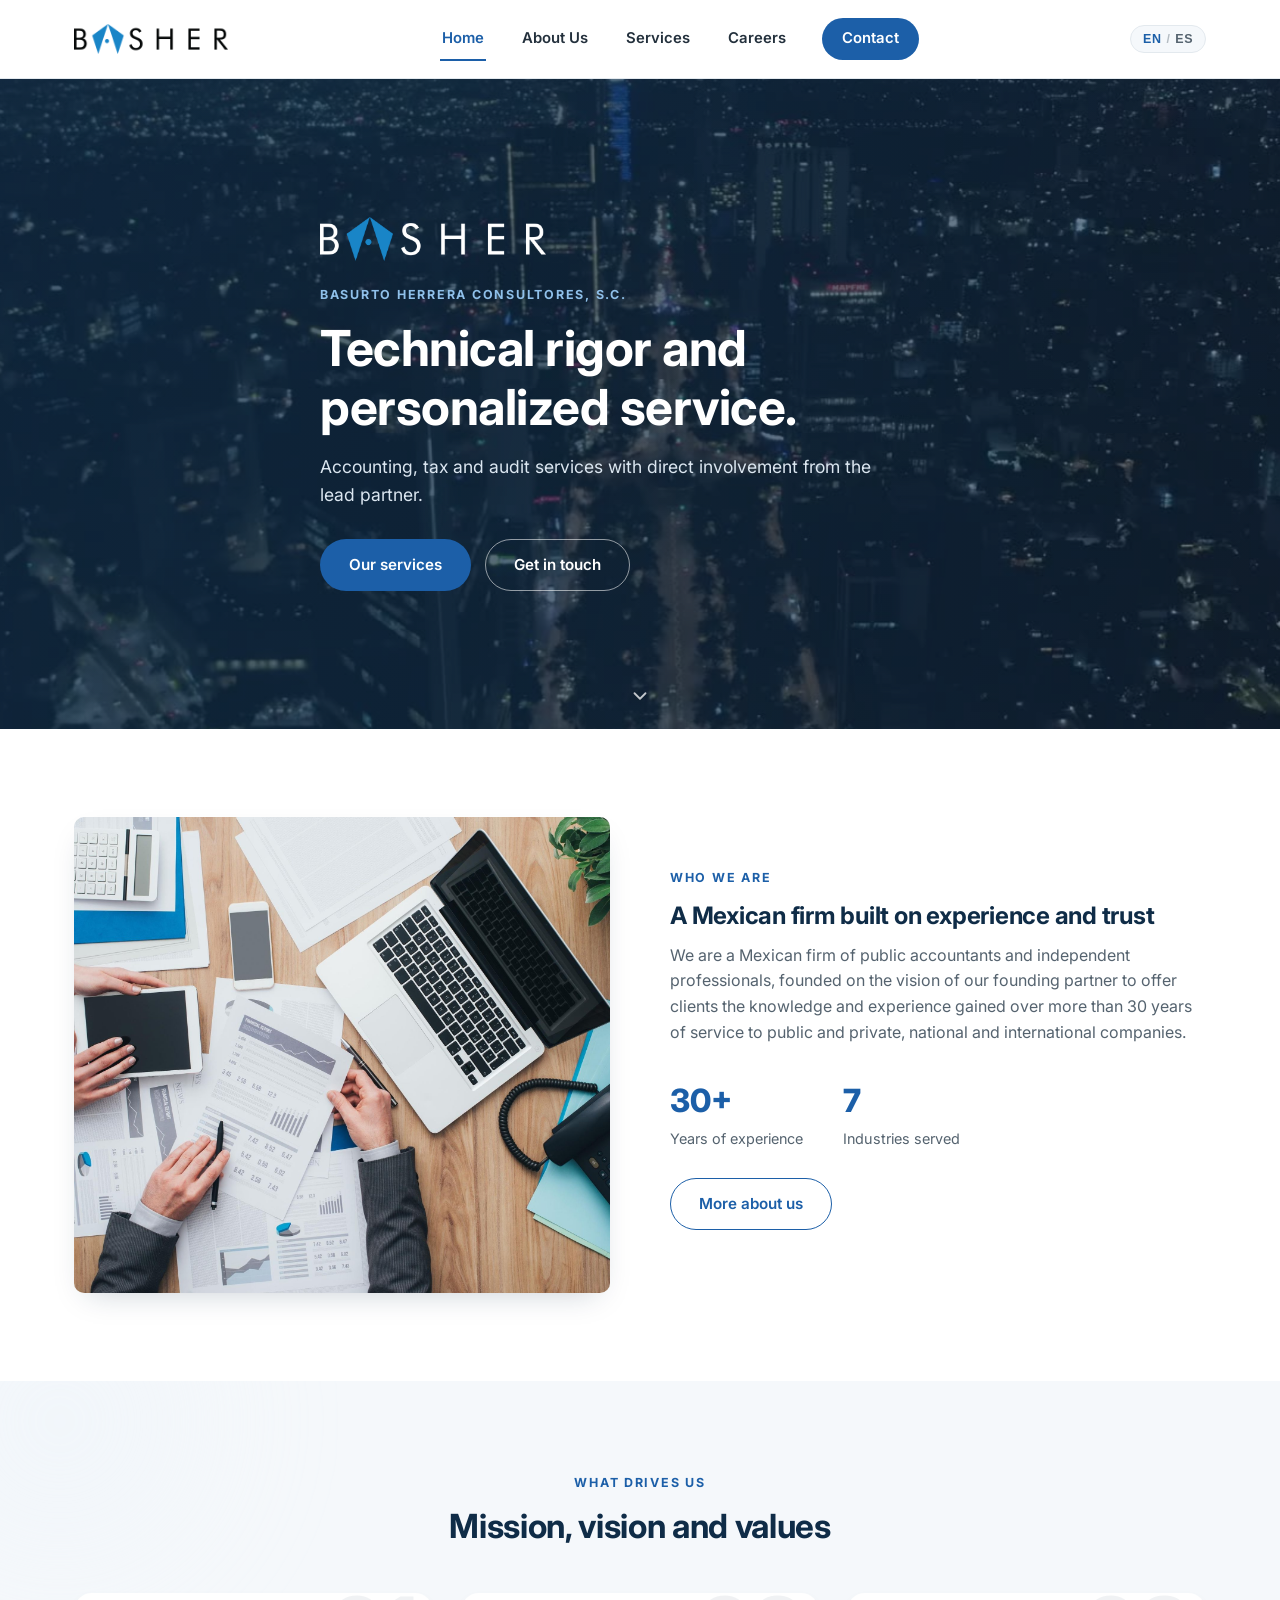
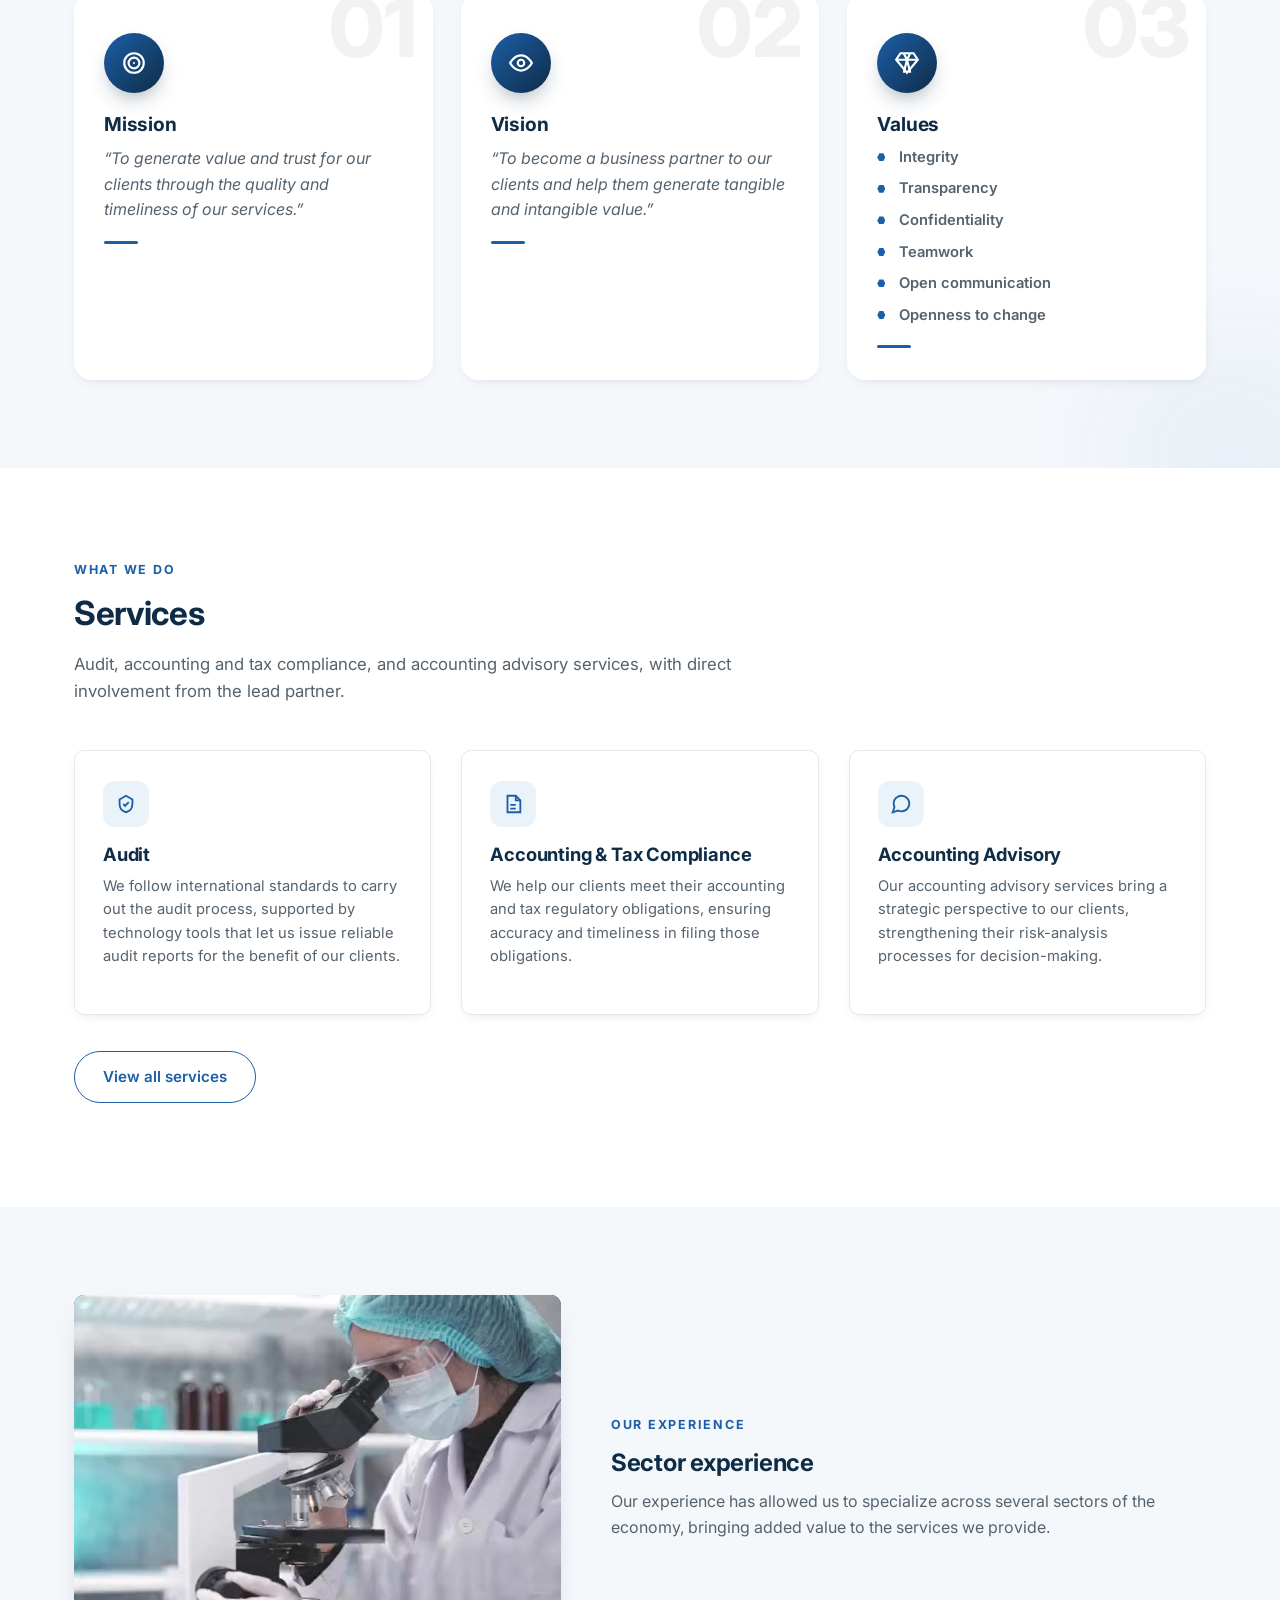
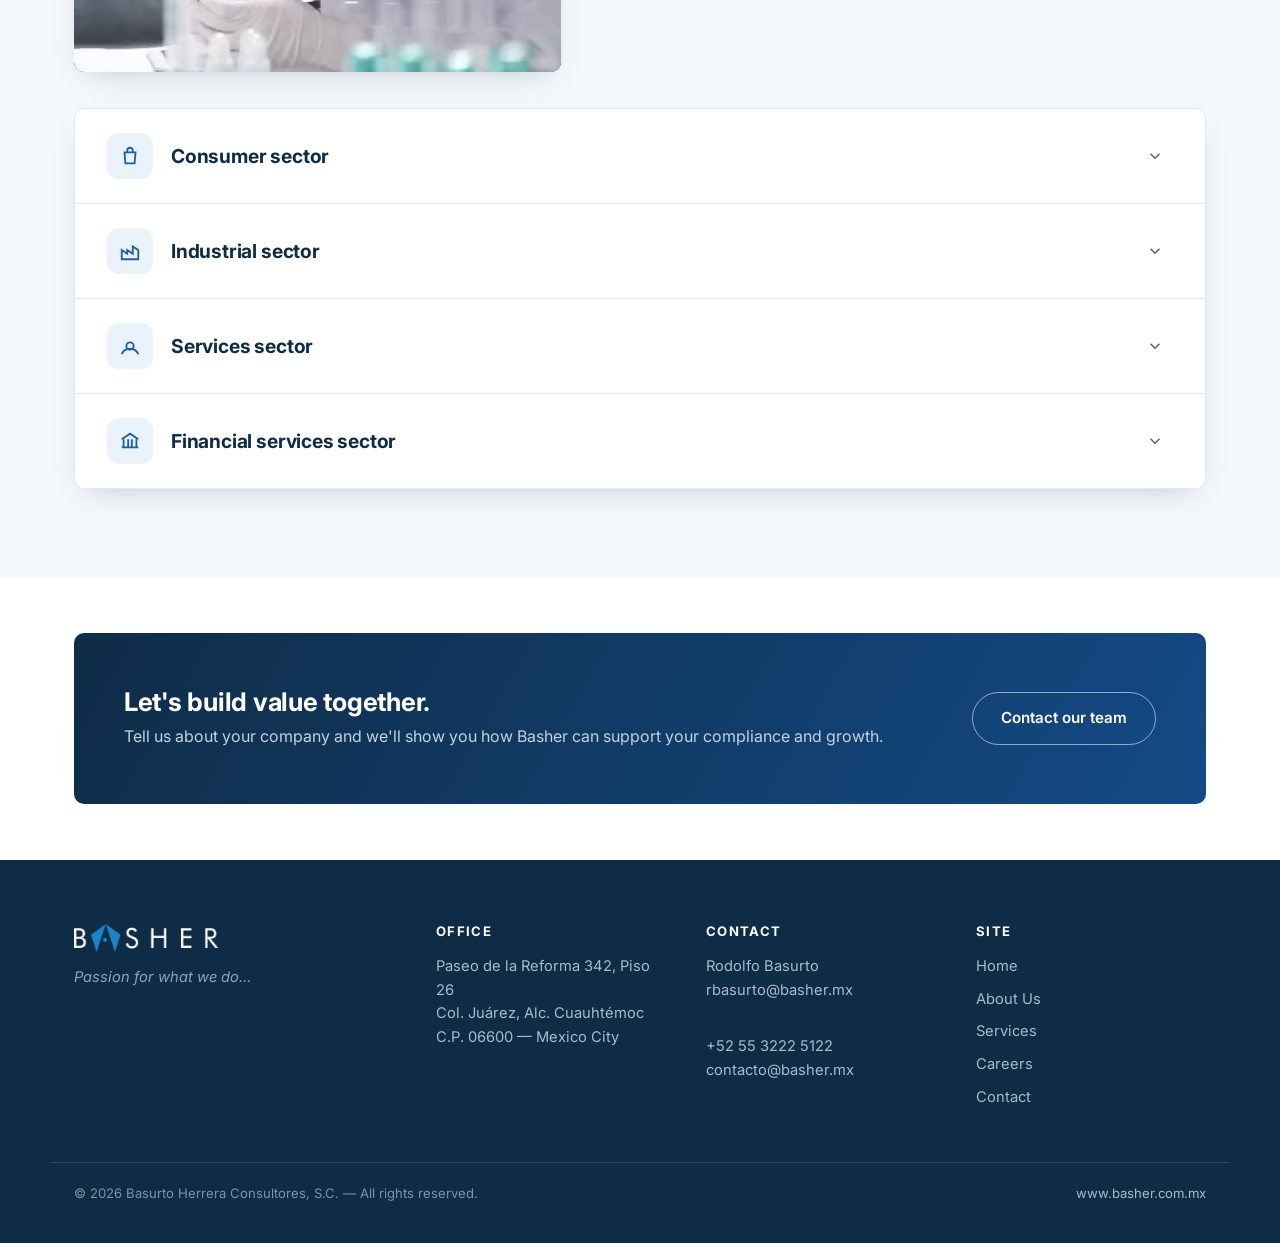
==== commit d044dcd4: "Add files via upload" ====
--- a/basher-website/index.html
+++ b/basher-website/index.html
@@ -20,6 +20,7 @@
       <a href="index.html" class="active" data-i18n="nav.home">Home</a>
       <a href="about.html" data-i18n="nav.about">About Us</a>
       <a href="services.html" data-i18n="nav.services">Services</a>
+      <a href="careers.html" data-i18n="nav.careers">Careers</a>
       <a href="contact.html" class="nav-cta" data-i18n="nav.contact">Contact</a>
     </nav>
     <div class="header-actions">
@@ -246,6 +247,7 @@
         <a href="index.html" data-i18n="nav.home">Home</a>
         <a href="about.html" data-i18n="nav.about">About Us</a>
         <a href="services.html" data-i18n="nav.services">Services</a>
+        <a href="careers.html" data-i18n="nav.careers">Careers</a>
         <a href="contact.html" data-i18n="nav.contact">Contact</a>
       </nav>
     </div>
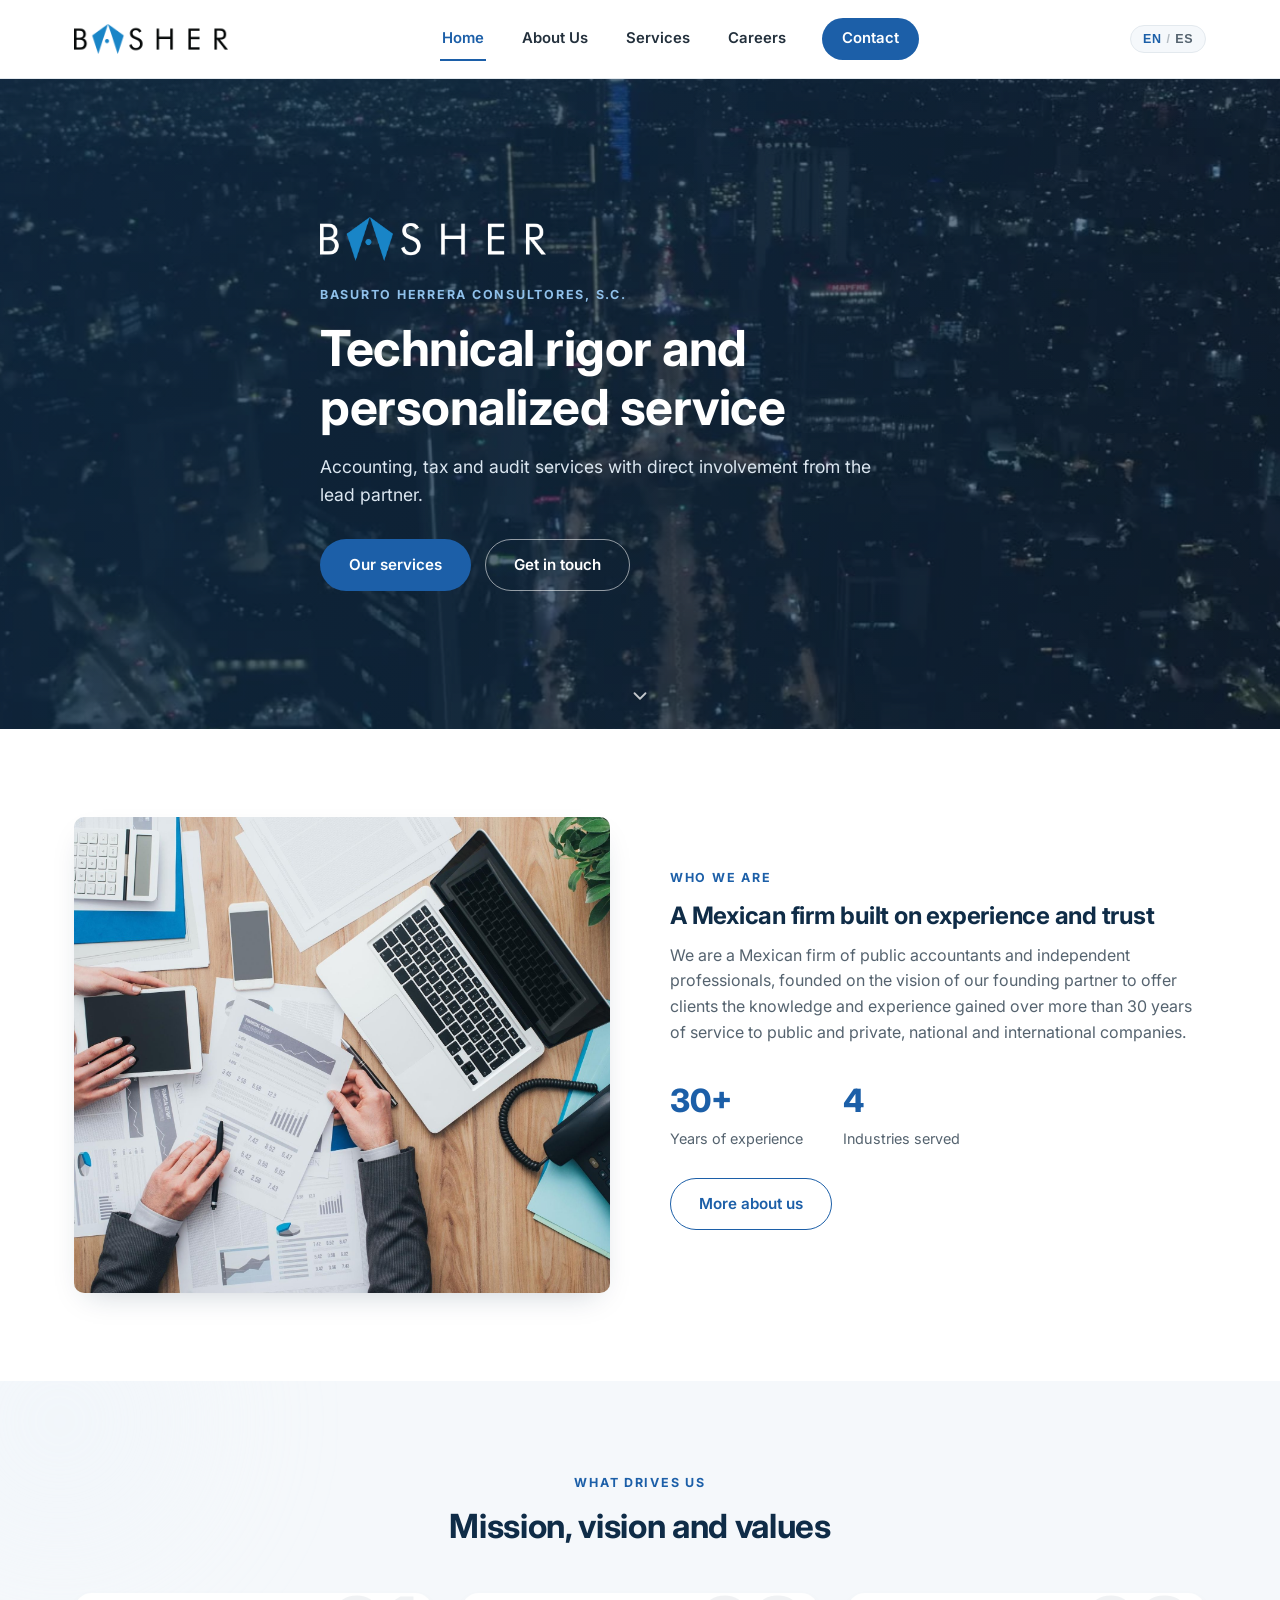
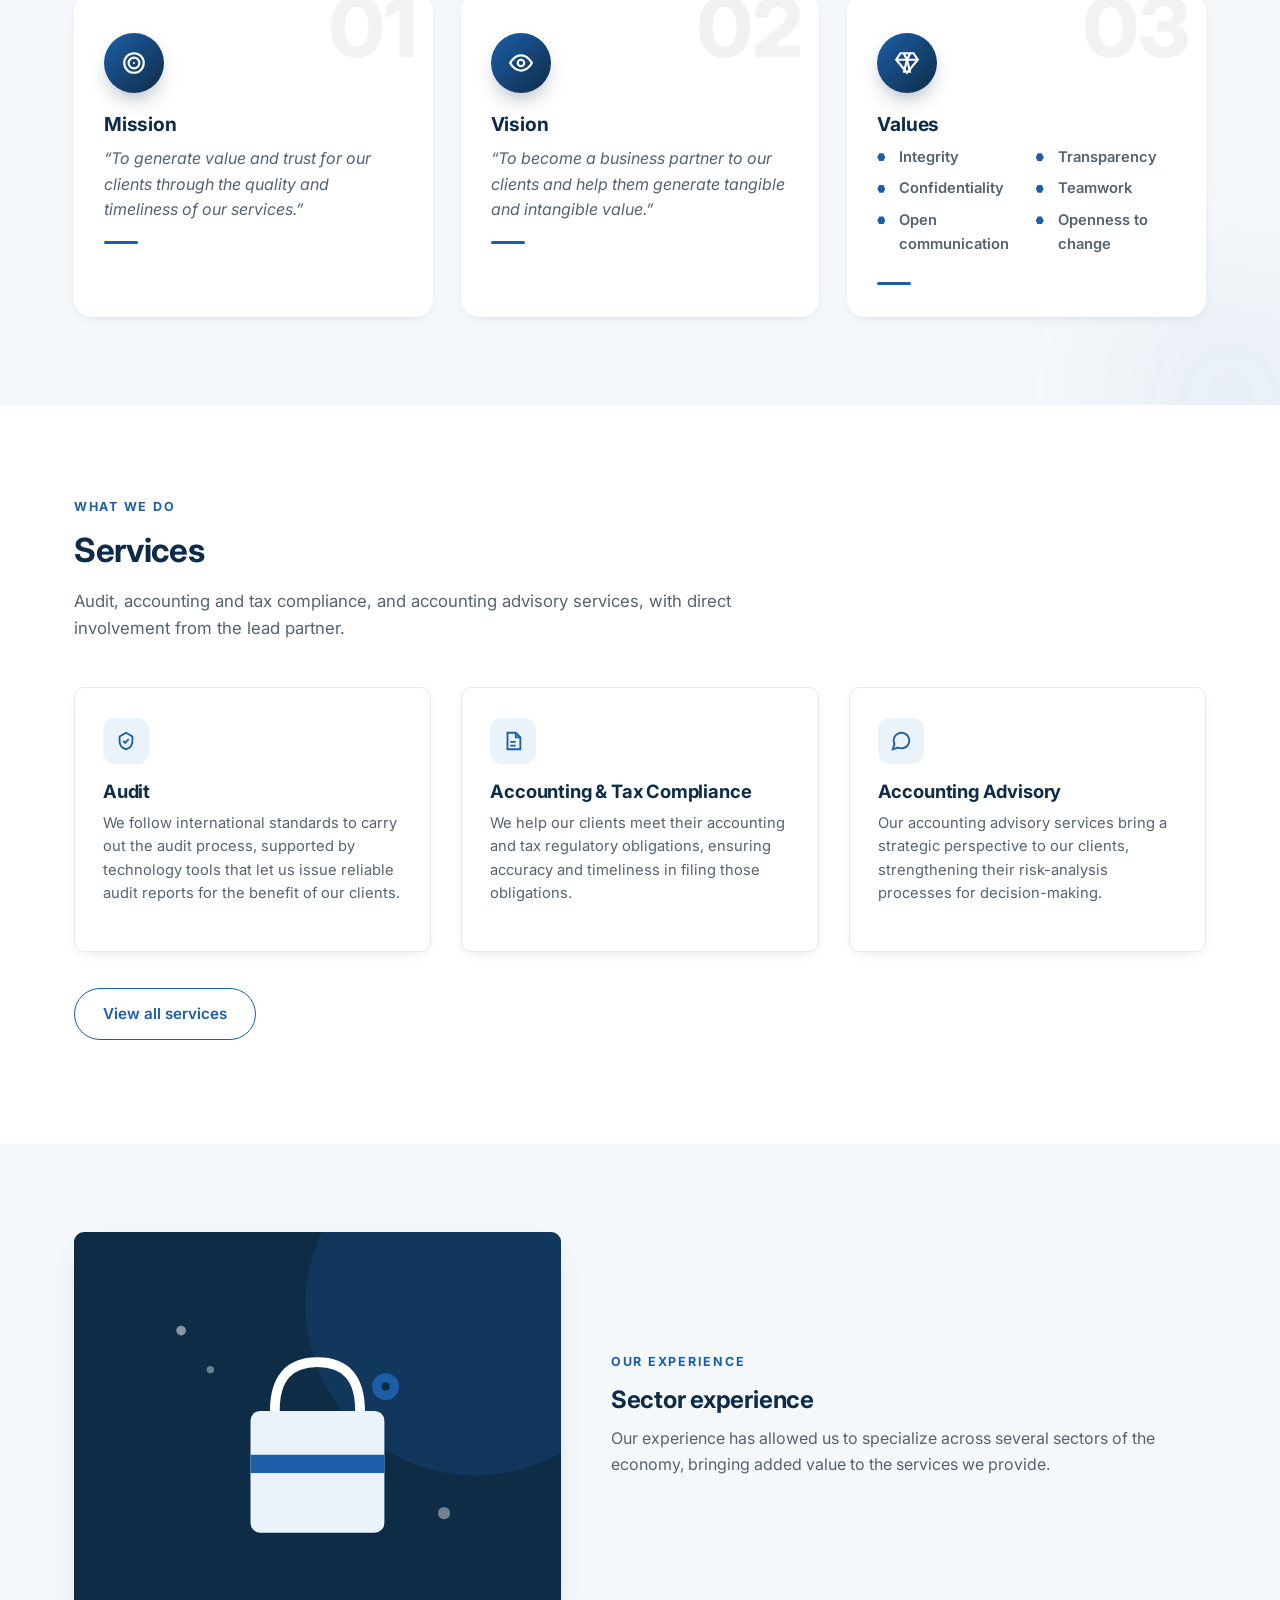
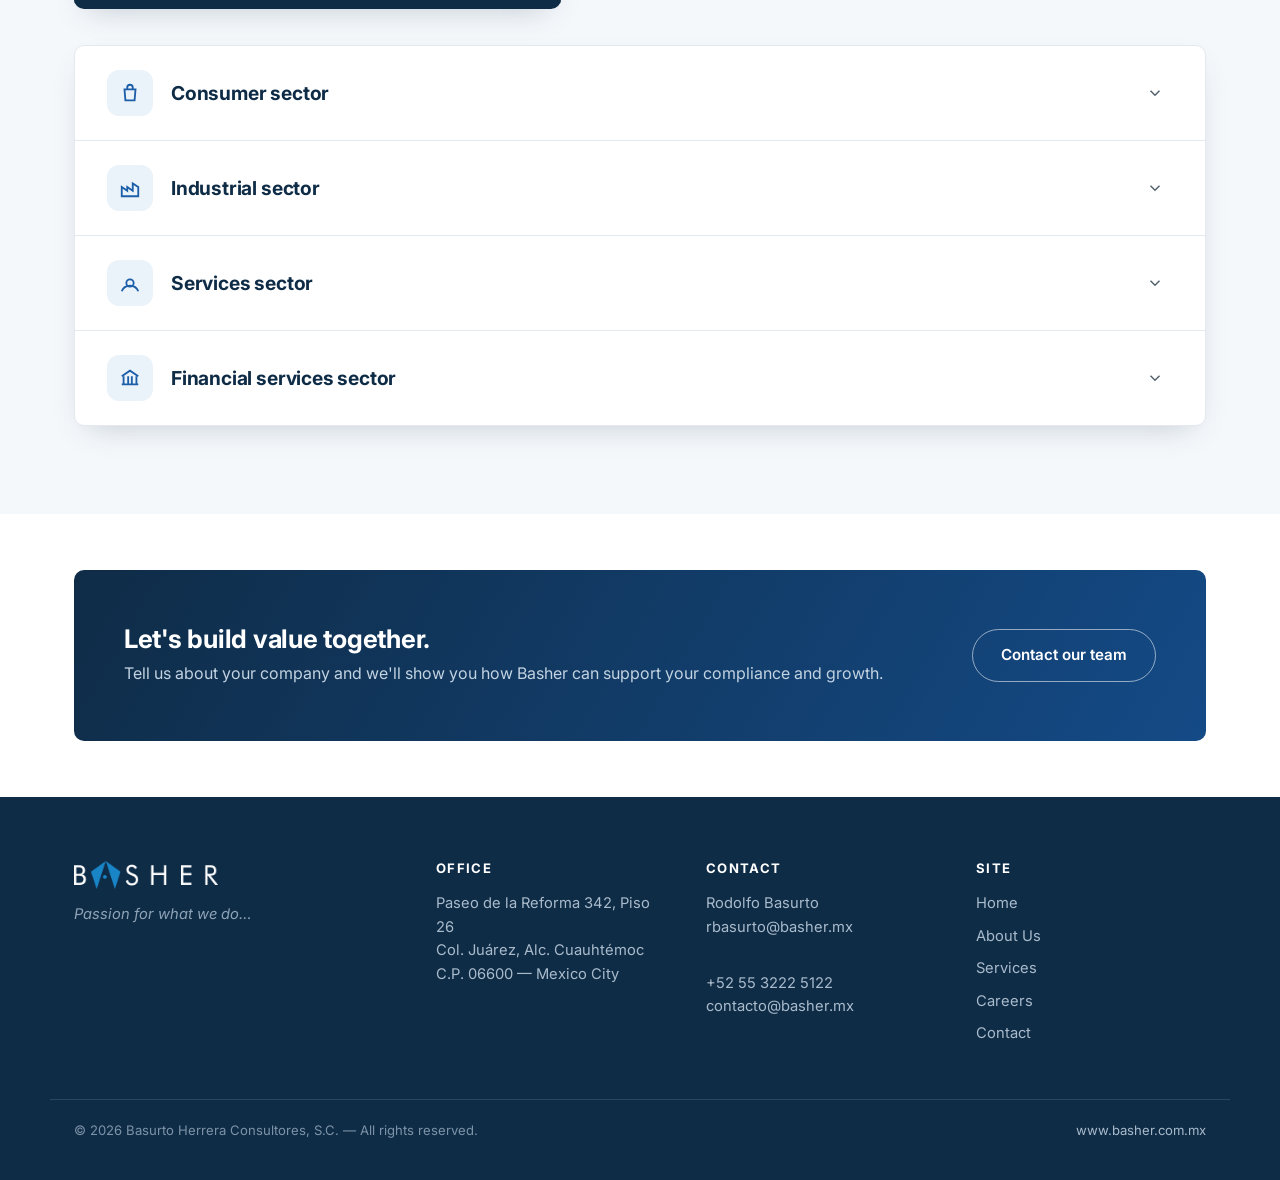
==== commit 0c2f9de3: "Add files via upload" ====
--- a/basher-website/index.html
+++ b/basher-website/index.html
@@ -40,7 +40,7 @@
   <div class="container hero-content">
     <img src="assets/logo-wordmark-large.png" alt="Basher" class="hero-logo">
     <div class="eyebrow" style="color:#8fc0ea;" data-i18n="hero.eyebrow">Basurto Herrera Consultores, S.C.</div>
-    <h1 data-i18n="hero.title">Technical rigor and personalized service.</h1>
+    <h1 data-i18n="hero.title">Technical rigor and personalized service</h1>
     <p class="lede" data-i18n="hero.lede">Accounting, tax and audit services with direct involvement from the lead partner.</p>
     <div class="hero-actions">
       <a href="services.html" class="btn btn-primary" data-i18n="hero.cta1">Our services</a>
@@ -63,7 +63,7 @@
       <p data-i18n="home.aboutBody" style="color:var(--ink-soft);">We are a Mexican firm of public accountants and independent professionals, founded on the vision of our founding partner to offer clients the knowledge and experience gained over more than 30 years of service to public and private, national and international companies.</p>
       <div class="stat-row">
         <div class="stat"><b data-i18n="who.stat1n">30+</b><span data-i18n="who.stat1s">Years of experience</span></div>
-        <div class="stat"><b data-i18n="who.stat2n">7</b><span data-i18n="who.stat2s">Industries served</span></div>
+        <div class="stat"><b data-i18n="who.stat2n">4</b><span data-i18n="who.stat2s">Industries served</span></div>
       </div>
       <p style="margin-top:26px;"><a href="about.html" class="btn btn-ghost" data-i18n="home.aboutCta">More about us</a></p>
     </div>
@@ -136,10 +136,62 @@
 <section class="bg-fog">
   <div class="container industry-wrap">
     <div class="industry-media reveal">
-      <div class="industry-video">
-        <video autoplay muted loop playsinline poster="assets/industries-poster.jpg" aria-label="Industries served by Basher">
-          <source src="assets/industries-reel.mp4" type="video/mp4">
-        </video>
+      <div class="industry-illustration">
+        <svg class="sector-illustration is-active" data-sector="consumo" viewBox="0 0 400 300" role="img" aria-label="Consumer sector">
+          <rect width="400" height="300" fill="#0f2c47"/>
+          <circle cx="330" cy="55" r="140" fill="#144a86" opacity=".35"/>
+          <circle cx="88" cy="76" r="4" fill="#ffffff" opacity=".5"/>
+          <circle cx="112" cy="108" r="3" fill="#ffffff" opacity=".4"/>
+          <circle cx="304" cy="226" r="5" fill="#ffffff" opacity=".4"/>
+          <path d="M165,142 Q165,102 200,102 Q235,102 235,142" stroke="#ffffff" stroke-width="8" fill="none" stroke-linecap="round"/>
+          <rect x="145" y="142" width="110" height="100" rx="8" fill="#eaf2fa"/>
+          <rect x="145" y="178" width="110" height="15" fill="#1c5fa8"/>
+          <circle cx="256" cy="122" r="11" fill="#1c5fa8"/>
+          <circle cx="256" cy="122" r="3.5" fill="#0f2c47"/>
+        </svg>
+        <svg class="sector-illustration" data-sector="industrial" viewBox="0 0 400 300" role="img" aria-label="Industrial sector">
+          <rect width="400" height="300" fill="#0f2c47"/>
+          <circle cx="330" cy="55" r="140" fill="#144a86" opacity=".35"/>
+          <circle cx="146" cy="95" r="9" fill="#ffffff" opacity=".55"/>
+          <circle cx="132" cy="78" r="6" fill="#ffffff" opacity=".4"/>
+          <circle cx="226" cy="72" r="10" fill="#ffffff" opacity=".55"/>
+          <circle cx="240" cy="54" r="6" fill="#ffffff" opacity=".4"/>
+          <rect x="140" y="110" width="16" height="70" fill="#1c5fa8"/>
+          <rect x="220" y="88" width="16" height="92" fill="#1c5fa8"/>
+          <rect x="110" y="180" width="190" height="66" fill="#eaf2fa"/>
+          <path d="M110,180 L150,150 L180,180 L210,150 L240,180 L270,150 L300,180 Z" fill="#eaf2fa"/>
+          <rect x="130" y="200" width="20" height="24" fill="#0f2c47"/>
+          <rect x="168" y="200" width="20" height="24" fill="#0f2c47"/>
+          <rect x="206" y="200" width="20" height="24" fill="#0f2c47"/>
+          <rect x="244" y="200" width="20" height="24" fill="#0f2c47"/>
+        </svg>
+        <svg class="sector-illustration" data-sector="servicios" viewBox="0 0 400 300" role="img" aria-label="Services sector">
+          <rect width="400" height="300" fill="#0f2c47"/>
+          <circle cx="330" cy="55" r="140" fill="#144a86" opacity=".35"/>
+          <circle cx="92" cy="90" r="4" fill="#ffffff" opacity=".5"/>
+          <circle cx="304" cy="224" r="5" fill="#ffffff" opacity=".4"/>
+          <circle cx="150" cy="140" r="24" fill="#eaf2fa"/>
+          <path d="M108,224 Q108,176 150,176 Q192,176 192,224 Z" fill="#eaf2fa"/>
+          <circle cx="242" cy="140" r="24" fill="#1c5fa8"/>
+          <path d="M200,224 Q200,176 242,176 Q284,176 284,224 Z" fill="#1c5fa8"/>
+          <circle cx="200" cy="108" r="30" fill="#ffffff"/>
+          <path d="M188,109 L197,118 L214,98" stroke="#0f2c47" stroke-width="6" fill="none" stroke-linecap="round" stroke-linejoin="round"/>
+        </svg>
+        <svg class="sector-illustration" data-sector="financiero" viewBox="0 0 400 300" role="img" aria-label="Financial services sector">
+          <rect width="400" height="300" fill="#0f2c47"/>
+          <circle cx="330" cy="55" r="140" fill="#144a86" opacity=".35"/>
+          <circle cx="90" cy="84" r="4" fill="#ffffff" opacity=".5"/>
+          <circle cx="110" cy="112" r="3" fill="#ffffff" opacity=".4"/>
+          <polygon points="200,92 262,142 138,142" fill="#eaf2fa"/>
+          <rect x="140" y="216" width="140" height="14" fill="#eaf2fa"/>
+          <rect x="150" y="142" width="14" height="74" fill="#ffffff"/>
+          <rect x="178" y="142" width="14" height="74" fill="#ffffff"/>
+          <rect x="206" y="142" width="14" height="74" fill="#ffffff"/>
+          <rect x="234" y="142" width="14" height="74" fill="#ffffff"/>
+          <rect x="270" y="196" width="16" height="20" fill="#1c5fa8"/>
+          <rect x="290" y="182" width="16" height="34" fill="#1c5fa8"/>
+          <rect x="310" y="164" width="16" height="52" fill="#1c5fa8"/>
+        </svg>
       </div>
     </div>
     <div class="reveal">
--- a/basher-website/styles.css
+++ b/basher-website/styles.css
@@ -169,7 +169,7 @@
   position:absolute; inset:0;
   background: linear-gradient(100deg, rgba(15,44,71,.72) 0%, rgba(15,44,71,.62) 55%, rgba(15,44,71,.42) 100%);
 }
-.hero-content{ position:relative; z-index:2; padding: 50px 0; }
+.hero-content{ position:relative; z-index:2; padding-top: 50px; padding-bottom: 50px; }
 .hero-logo{ height: 44px; width:auto; margin-bottom: 20px; }
 .hero h1{
   color:#fff; font-size: clamp(1.9rem, 4vw, 3.1rem);
@@ -193,7 +193,9 @@
   background: var(--blue);
   clip-path: polygon(30% 0, 100% 0, 100% 65%, 65% 100%, 0 55%);
   opacity:.35;
-}
+  z-index:0;
+}
+.page-hero > .container{ position:relative; z-index:1; }
 .page-hero .eyebrow{ color:#8fc0ea; }
 .page-hero h1{ color:#fff; font-size: clamp(1.8rem, 3.4vw, 2.6rem); max-width:640px; }
 .page-hero p{ color:#c2d3e2; max-width:560px; font-size:1.05rem; }
@@ -279,7 +281,10 @@
 }
 .pillar-card:hover .pillar-chips li{ background: var(--blue); color:#fff; }
 
-.values-list{ list-style:none; padding:0; margin:0 0 18px; }
+.values-list{
+  list-style:none; padding:0; margin:0 0 18px;
+  display:grid; grid-template-columns: 1fr 1fr; gap: 0 18px;
+}
 .values-list li{
   position:relative; padding-left: 22px; margin-bottom: 8px;
   color: var(--ink-soft); font-weight:600; font-size:.92rem; text-align:left;
@@ -411,14 +416,16 @@
 .industry-media img{ border-radius: var(--radius); box-shadow: var(--shadow); }
 .industry-tags{ display:flex; flex-wrap:wrap; gap:10px; margin-top: 20px; }
 
-/* Industry video reel — replaces the icon carousel */
-.industry-video{
+/* Industry illustration — swaps per sector as each accordion item opens */
+.industry-illustration{
   position:relative; overflow:hidden; border-radius: var(--radius); box-shadow: var(--shadow);
   aspect-ratio: 4 / 3.1; background: var(--navy); width:100%; min-width:0;
 }
-.industry-video video{
-  width:100%; height:100%; object-fit:cover; display:block;
-}
+.sector-illustration{
+  position:absolute; inset:0; width:100%; height:100%; display:block;
+  opacity:0; transition: opacity .5s ease;
+}
+.sector-illustration.is-active{ opacity:1; }
 
 /* Industry name ticker — scrolling marquee of sector names */
 .industry-ticker{
@@ -466,6 +473,21 @@
   border-bottom: 2px solid var(--blue); padding-bottom: 8px; margin-bottom: 14px;
 }
 .partner-cols .check-list li{ font-size:.92rem; }
+.partner-cols-accordion{ gap: 24px; align-items:start; }
+.partner-cols-accordion .service-detail{
+  border: 1px solid var(--line);
+  border-radius: 10px;
+  overflow: hidden;
+}
+.partner-cols-accordion .service-detail-head{
+  font-family: inherit; font-size: inherit; font-weight: inherit;
+  letter-spacing: normal; text-transform: none; color: inherit;
+  border-bottom: none; padding-bottom: 0; margin: 0;
+}
+.partner-cols-accordion .service-detail-toggle{ padding: 16px 20px; gap: 14px; }
+.partner-cols-accordion .service-detail-panel-inner{ padding: 0 20px; }
+.partner-cols-accordion .service-detail-title{ font-size: 1rem; }
+.partner-cols-accordion .check-list{ margin: 0; }
 
 /* ------------------------------------------------------------
    Partner profile — a single partner's photo + bio, laid out with
@@ -535,23 +557,6 @@
 }
 .service-block h3{ font-size:1.2rem; }
 
-.services-nav{
-  position: sticky; top: 78px; z-index: 40;
-  background:#fff; border-bottom:1px solid var(--line);
-  box-shadow: 0 2px 10px rgba(15,30,50,.04);
-}
-.services-nav-inner{
-  display:flex; gap: 6px; overflow-x:auto; padding: 12px 24px;
-  scrollbar-width: thin;
-}
-.services-nav-inner a{
-  flex: 0 0 auto;
-  font-size: .86rem; font-weight:600; color: var(--ink-soft);
-  padding: 9px 16px; border-radius: 999px; white-space:nowrap;
-  transition: background .15s ease, color .15s ease;
-}
-.services-nav-inner a:hover{ background: var(--blue-light); color: var(--blue); }
-
 .services-list{
   background:#fff; border:1px solid var(--line); border-radius: var(--radius);
   box-shadow: var(--shadow); overflow:hidden;
@@ -622,9 +627,9 @@
   .service-detail-panel{ transition:none; }
 }
 
-.service-detail-body{ color: var(--ink-soft); font-size: 1.02rem; line-height:1.6; }
-
-.detail-list li{ font-size: 1rem; line-height:1.6; margin-bottom: 14px; }
+.service-detail-body{ color: var(--ink-soft); font-size: 1.1rem; line-height:1.65; }
+
+.detail-list li{ font-size: 1.05rem; line-height:1.65; margin-bottom: 14px; }
 
 /* Clients */
 .client-grid{
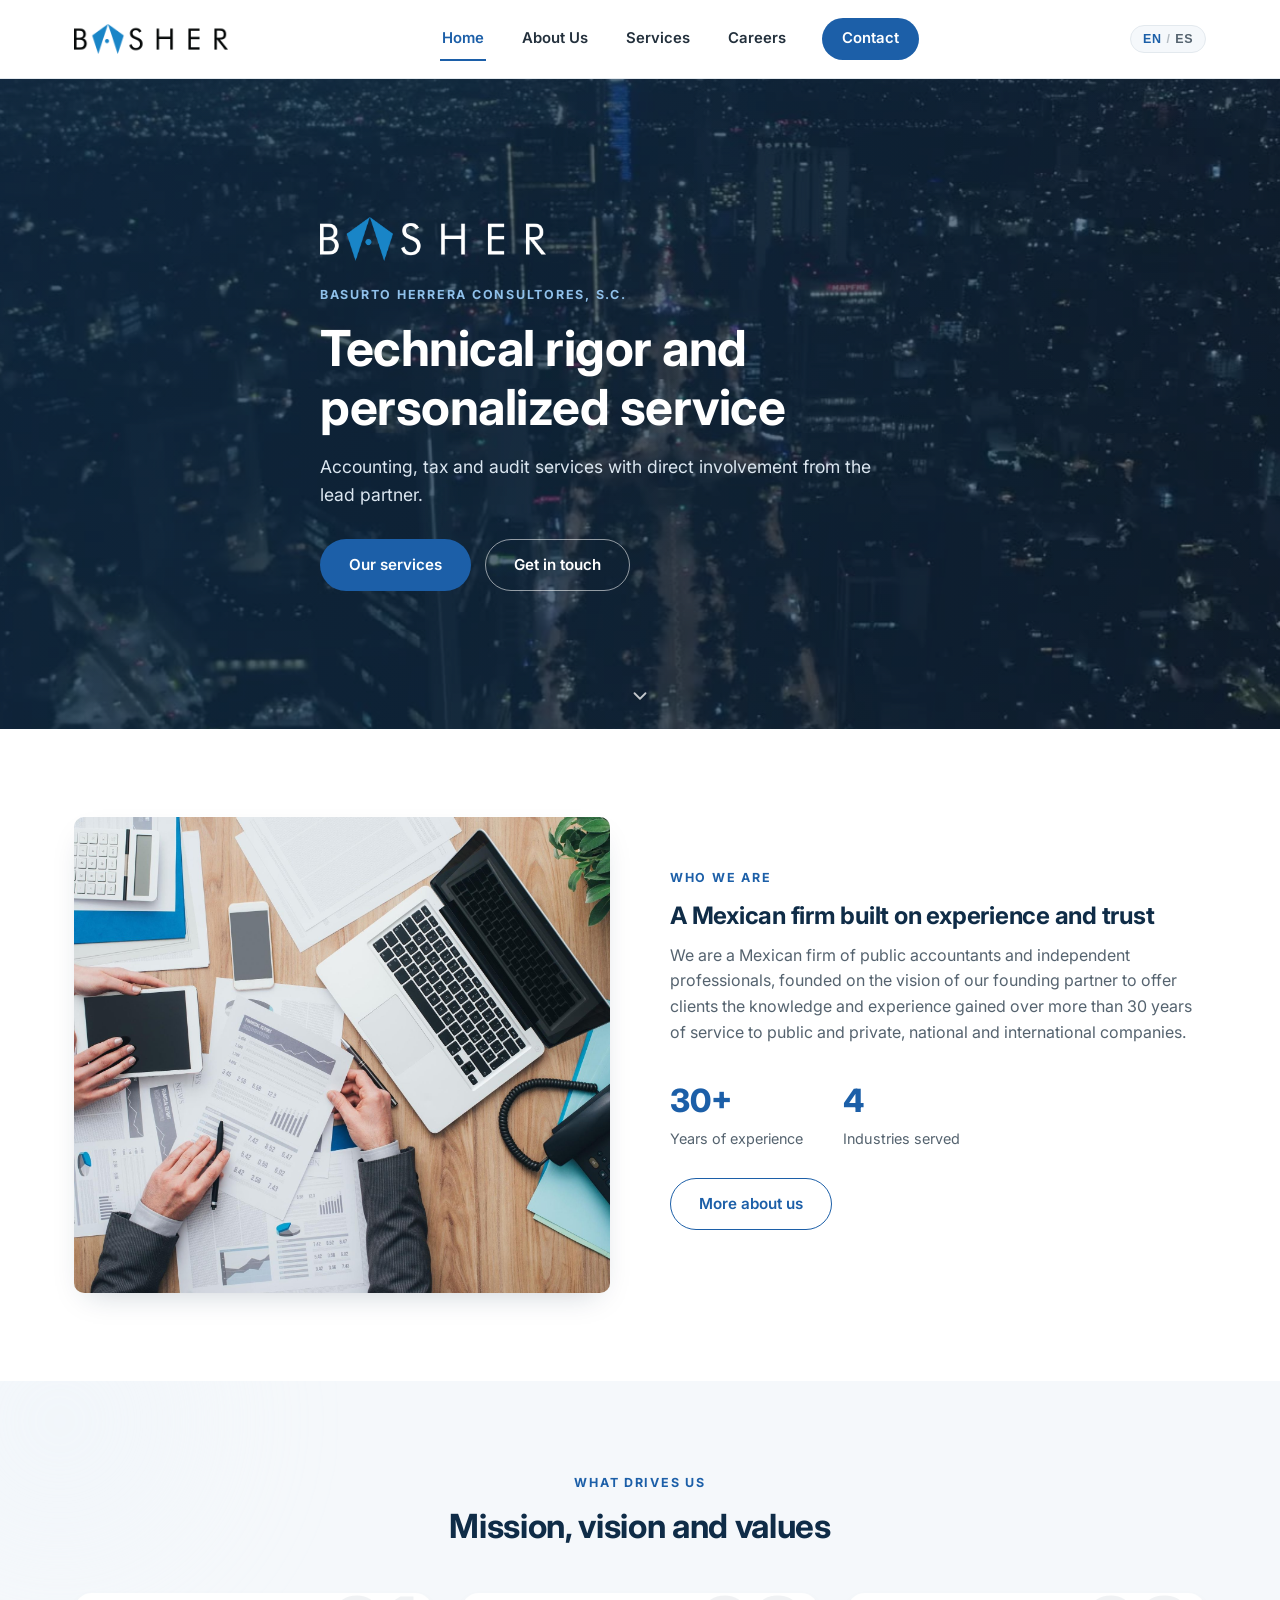
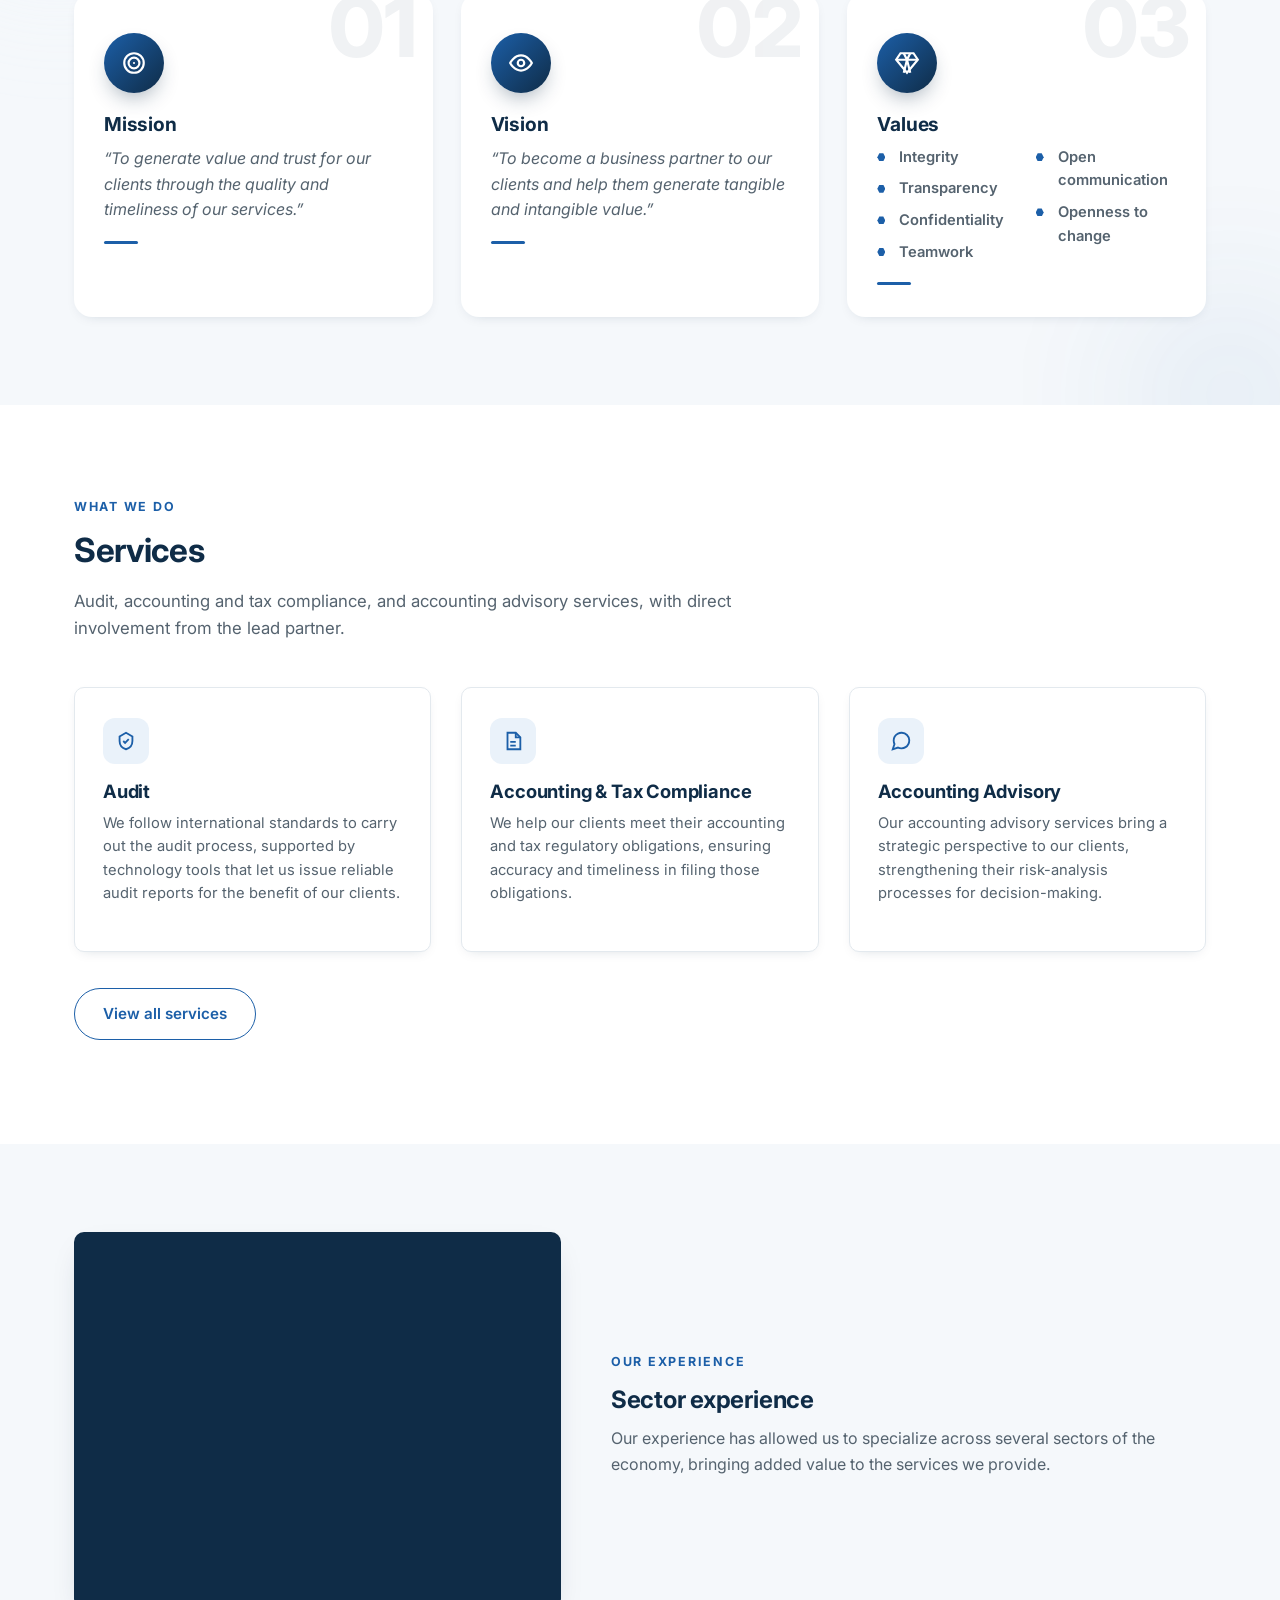
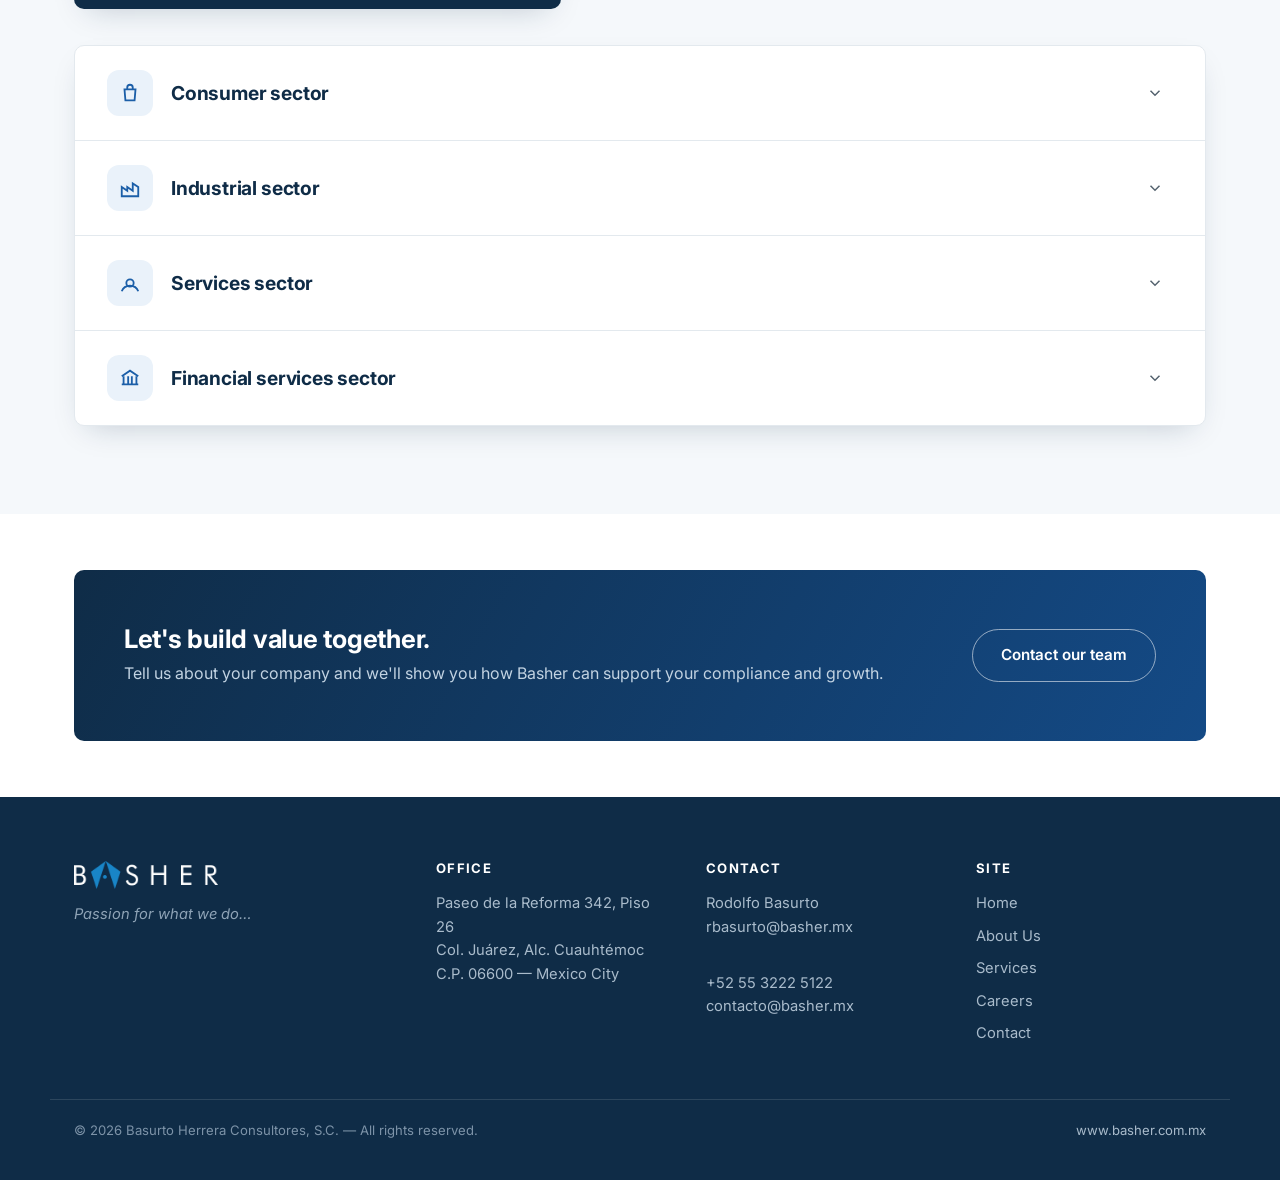
==== commit 68fc51e4: "Add files via upload" ====
--- a/basher-website/index.html
+++ b/basher-website/index.html
@@ -137,61 +137,10 @@
   <div class="container industry-wrap">
     <div class="industry-media reveal">
       <div class="industry-illustration">
-        <svg class="sector-illustration is-active" data-sector="consumo" viewBox="0 0 400 300" role="img" aria-label="Consumer sector">
-          <rect width="400" height="300" fill="#0f2c47"/>
-          <circle cx="330" cy="55" r="140" fill="#144a86" opacity=".35"/>
-          <circle cx="88" cy="76" r="4" fill="#ffffff" opacity=".5"/>
-          <circle cx="112" cy="108" r="3" fill="#ffffff" opacity=".4"/>
-          <circle cx="304" cy="226" r="5" fill="#ffffff" opacity=".4"/>
-          <path d="M165,142 Q165,102 200,102 Q235,102 235,142" stroke="#ffffff" stroke-width="8" fill="none" stroke-linecap="round"/>
-          <rect x="145" y="142" width="110" height="100" rx="8" fill="#eaf2fa"/>
-          <rect x="145" y="178" width="110" height="15" fill="#1c5fa8"/>
-          <circle cx="256" cy="122" r="11" fill="#1c5fa8"/>
-          <circle cx="256" cy="122" r="3.5" fill="#0f2c47"/>
-        </svg>
-        <svg class="sector-illustration" data-sector="industrial" viewBox="0 0 400 300" role="img" aria-label="Industrial sector">
-          <rect width="400" height="300" fill="#0f2c47"/>
-          <circle cx="330" cy="55" r="140" fill="#144a86" opacity=".35"/>
-          <circle cx="146" cy="95" r="9" fill="#ffffff" opacity=".55"/>
-          <circle cx="132" cy="78" r="6" fill="#ffffff" opacity=".4"/>
-          <circle cx="226" cy="72" r="10" fill="#ffffff" opacity=".55"/>
-          <circle cx="240" cy="54" r="6" fill="#ffffff" opacity=".4"/>
-          <rect x="140" y="110" width="16" height="70" fill="#1c5fa8"/>
-          <rect x="220" y="88" width="16" height="92" fill="#1c5fa8"/>
-          <rect x="110" y="180" width="190" height="66" fill="#eaf2fa"/>
-          <path d="M110,180 L150,150 L180,180 L210,150 L240,180 L270,150 L300,180 Z" fill="#eaf2fa"/>
-          <rect x="130" y="200" width="20" height="24" fill="#0f2c47"/>
-          <rect x="168" y="200" width="20" height="24" fill="#0f2c47"/>
-          <rect x="206" y="200" width="20" height="24" fill="#0f2c47"/>
-          <rect x="244" y="200" width="20" height="24" fill="#0f2c47"/>
-        </svg>
-        <svg class="sector-illustration" data-sector="servicios" viewBox="0 0 400 300" role="img" aria-label="Services sector">
-          <rect width="400" height="300" fill="#0f2c47"/>
-          <circle cx="330" cy="55" r="140" fill="#144a86" opacity=".35"/>
-          <circle cx="92" cy="90" r="4" fill="#ffffff" opacity=".5"/>
-          <circle cx="304" cy="224" r="5" fill="#ffffff" opacity=".4"/>
-          <circle cx="150" cy="140" r="24" fill="#eaf2fa"/>
-          <path d="M108,224 Q108,176 150,176 Q192,176 192,224 Z" fill="#eaf2fa"/>
-          <circle cx="242" cy="140" r="24" fill="#1c5fa8"/>
-          <path d="M200,224 Q200,176 242,176 Q284,176 284,224 Z" fill="#1c5fa8"/>
-          <circle cx="200" cy="108" r="30" fill="#ffffff"/>
-          <path d="M188,109 L197,118 L214,98" stroke="#0f2c47" stroke-width="6" fill="none" stroke-linecap="round" stroke-linejoin="round"/>
-        </svg>
-        <svg class="sector-illustration" data-sector="financiero" viewBox="0 0 400 300" role="img" aria-label="Financial services sector">
-          <rect width="400" height="300" fill="#0f2c47"/>
-          <circle cx="330" cy="55" r="140" fill="#144a86" opacity=".35"/>
-          <circle cx="90" cy="84" r="4" fill="#ffffff" opacity=".5"/>
-          <circle cx="110" cy="112" r="3" fill="#ffffff" opacity=".4"/>
-          <polygon points="200,92 262,142 138,142" fill="#eaf2fa"/>
-          <rect x="140" y="216" width="140" height="14" fill="#eaf2fa"/>
-          <rect x="150" y="142" width="14" height="74" fill="#ffffff"/>
-          <rect x="178" y="142" width="14" height="74" fill="#ffffff"/>
-          <rect x="206" y="142" width="14" height="74" fill="#ffffff"/>
-          <rect x="234" y="142" width="14" height="74" fill="#ffffff"/>
-          <rect x="270" y="196" width="16" height="20" fill="#1c5fa8"/>
-          <rect x="290" y="182" width="16" height="34" fill="#1c5fa8"/>
-          <rect x="310" y="164" width="16" height="52" fill="#1c5fa8"/>
-        </svg>
+        <video class="sector-illustration is-active" data-sector="consumo" src="assets/sector-consumo.mp4" poster="assets/sector-consumo-poster.jpg" autoplay muted loop playsinline aria-label="Consumer sector"></video>
+        <video class="sector-illustration" data-sector="industrial" src="assets/sector-industrial.mp4" poster="assets/sector-industrial-poster.jpg" autoplay muted loop playsinline aria-label="Industrial sector"></video>
+        <video class="sector-illustration" data-sector="servicios" src="assets/sector-servicios.mp4" poster="assets/sector-servicios-poster.jpg" autoplay muted loop playsinline aria-label="Services sector"></video>
+        <video class="sector-illustration" data-sector="financiero" src="assets/sector-financiero.mp4" poster="assets/sector-financiero-poster.jpg" autoplay muted loop playsinline aria-label="Financial services sector"></video>
       </div>
     </div>
     <div class="reveal">
--- a/basher-website/styles.css
+++ b/basher-website/styles.css
@@ -283,11 +283,12 @@
 
 .values-list{
   list-style:none; padding:0; margin:0 0 18px;
-  display:grid; grid-template-columns: 1fr 1fr; gap: 0 18px;
+  column-count: 2; column-gap: 18px;
 }
 .values-list li{
   position:relative; padding-left: 22px; margin-bottom: 8px;
   color: var(--ink-soft); font-weight:600; font-size:.92rem; text-align:left;
+  break-inside: avoid;
 }
 .values-list li::before{
   content:""; position:absolute; left:0; top:.5em; width:8px; height:8px;
@@ -423,6 +424,7 @@
 }
 .sector-illustration{
   position:absolute; inset:0; width:100%; height:100%; display:block;
+  object-fit: cover; object-position: center;
   opacity:0; transition: opacity .5s ease;
 }
 .sector-illustration.is-active{ opacity:1; }
